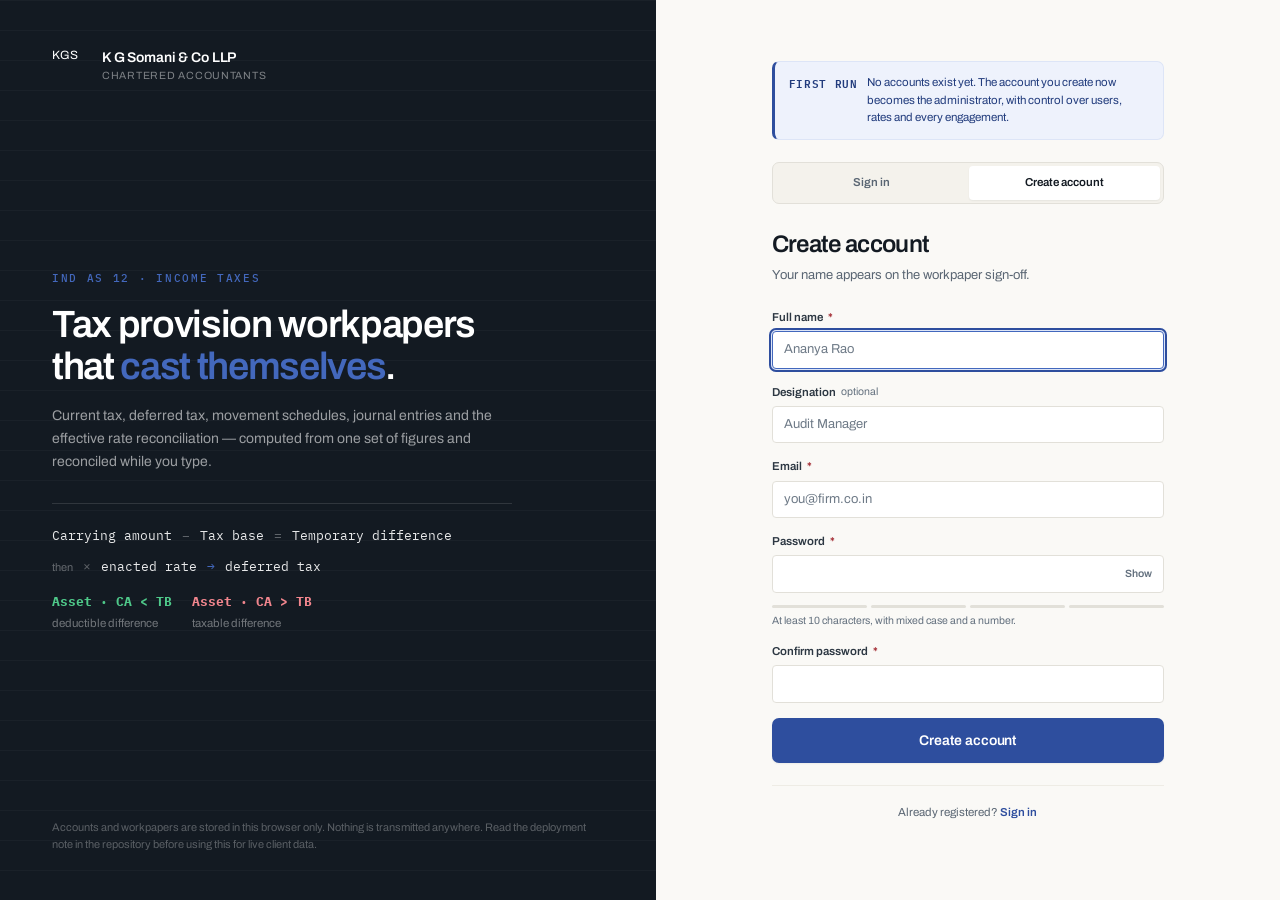
==== admin.html @ 017bba88 "aa" ====
<!DOCTYPE html>
<html lang="en">
<head>
<meta charset="UTF-8">
<meta name="viewport" content="width=device-width, initial-scale=1">
<title>Admin console — Ind AS 12 Workpaper</title>
<meta name="color-scheme" content="light">
<link rel="icon" href="favicon.svg" type="image/svg+xml">
<link rel="mask-icon" href="favicon.svg" color="#131a22">
<meta name="theme-color" content="#131a22">
<link rel="preconnect" href="https://fonts.googleapis.com">
<link rel="preconnect" href="https://fonts.gstatic.com" crossorigin>
<link rel="stylesheet" href="css/base.css">
<link rel="stylesheet" href="css/app.css">
<link rel="stylesheet" href="css/admin.css">
</head>
<body class="admin">

<a href="#a-body" class="skip">Skip to console</a>

<header class="a-top">
  <div class="a-top-l">
    <div class="mark" id="a-mark">KGS</div>
    <div class="a-title">Admin console<span id="a-firm">K G Somani &amp; Co LLP</span></div>
  </div>
  <div class="hdr-r">
    <a class="btn btn-dark" href="app.html">← Back to workpapers</a>
    <div class="acct">
      <button class="acct-btn" id="btn-acct" aria-haspopup="menu" aria-expanded="false">
        <span class="avatar" id="acct-initials">—</span>
        <span id="acct-name">—</span>
      </button>
    </div>
  </div>
</header>

<nav class="a-tabs" role="tablist" aria-label="Admin sections">
  <button class="a-tab" role="tab" data-pane="overview"  aria-selected="true">Overview</button>
  <button class="a-tab" role="tab" data-pane="users"     aria-selected="false">People <span class="a-tab-count" id="c-users">0</span></button>
  <button class="a-tab" role="tab" data-pane="engagements" aria-selected="false">Engagements <span class="a-tab-count" id="c-engs">0</span></button>
  <button class="a-tab" role="tab" data-pane="rates"     aria-selected="false">Rate master</button>
  <button class="a-tab" role="tab" data-pane="checklist" aria-selected="false">Checklist</button>
  <button class="a-tab" role="tab" data-pane="log"       aria-selected="false">Activity</button>
  <button class="a-tab" role="tab" data-pane="settings"  aria-selected="false">Settings</button>
</nav>

<main class="a-body" id="a-body" tabindex="-1">

  <!-- ============ OVERVIEW ============ -->
  <section class="a-pane on" id="pane-overview" role="tabpanel">
    <div class="a-head">
      <div>
        <h1 class="h-page">Overview</h1>
        <p class="lede">Everything stored in this browser profile.</p>
      </div>
    </div>
    <div class="a-stats" id="stat-strip"></div>
    <div id="overview-notice"></div>
    <div class="two-col">
      <div class="card">
        <div class="card-hdr"><div class="card-title">Recent activity</div></div>
        <div class="card-body-flush" id="overview-log"></div>
      </div>
      <div class="card">
        <div class="card-hdr"><div class="card-title">Engagements needing attention</div></div>
        <div class="card-body-flush" id="overview-attention"></div>
      </div>
    </div>
  </section>

  <!-- ============ PEOPLE ============ -->
  <section class="a-pane" id="pane-users" role="tabpanel">
    <div class="a-head">
      <div>
        <h1 class="h-page">People</h1>
        <p class="lede">Roles decide what each person can reach. There must always be at least one active administrator.</p>
      </div>
      <button class="btn btn-primary" id="btn-add-user">Add person</button>
    </div>
    <div class="a-filters">
      <input class="inp" id="u-search" placeholder="Search name or email">
      <select class="inp" id="u-role" style="max-width:190px">
        <option value="all">All roles</option>
        <option value="admin">Administrator</option>
        <option value="manager">Manager</option>
        <option value="preparer">Preparer</option>
        <option value="viewer">Read only</option>
      </select>
      <select class="inp" id="u-status" style="max-width:170px">
        <option value="all">All statuses</option>
        <option value="active">Active</option>
        <option value="suspended">Suspended</option>
      </select>
    </div>
    <div class="card"><div class="card-body-flush"><div class="tbl-scroll">
      <table class="wt">
        <thead><tr>
          <th>Person</th><th style="width:170px">Role</th><th style="width:120px">Status</th>
          <th style="width:140px">Last signed in</th><th style="width:230px" class="r">Actions</th>
        </tr></thead>
        <tbody id="u-body"></tbody>
      </table>
    </div></div></div>
    <div class="card">
      <div class="card-hdr"><div class="card-title">What each role can do</div></div>
      <div class="card-body-flush"><div class="tbl-scroll"><table class="wt" id="role-matrix"></table></div></div>
    </div>
  </section>

  <!-- ============ ENGAGEMENTS ============ -->
  <section class="a-pane" id="pane-engagements" role="tabpanel">
    <div class="a-head">
      <div>
        <h1 class="h-page">Engagements</h1>
        <p class="lede">Every workpaper in this browser, including ones you did not create.</p>
      </div>
    </div>
    <div class="a-filters">
      <input class="inp" id="e-search" placeholder="Search client, CIN or year">
      <select class="inp" id="e-status" style="max-width:180px">
        <option value="all">All statuses</option>
        <option value="draft">Draft</option>
        <option value="review">Under review</option>
        <option value="signed">Signed off</option>
      </select>
    </div>
    <div class="card"><div class="card-body-flush"><div class="tbl-scroll">
      <table class="wt">
        <thead><tr>
          <th>Client</th><th style="width:88px">Year</th><th style="width:104px">Status</th>
          <th style="width:150px">Owner</th><th class="r" style="width:130px">Tax expense</th>
          <th class="c" style="width:90px">Tallies</th><th class="r" style="width:250px">Actions</th>
        </tr></thead>
        <tbody id="e-body"></tbody>
      </table>
    </div></div></div>
  </section>

  <!-- ============ RATE MASTER ============ -->
  <section class="a-pane" id="pane-rates" role="tabpanel">
    <div class="a-head">
      <div>
        <h1 class="h-page">Rate master</h1>
        <p class="lede">The regimes offered when someone sets up an engagement. Editing a rate here does not change engagements already using it.</p>
      </div>
      <button class="btn btn-primary" id="btn-add-rate">Add regime</button>
    </div>
    <div class="notice notice-info">
      <span class="notice-tag">Check</span>
      <span>Rates change with each Finance Act. Confirm these against the current law before the busy season, and record the effective rate as enacted or substantively enacted at the reporting date — Ind AS 12.47.</span>
    </div>
    <div class="card"><div class="card-body-flush"><div class="tbl-scroll">
      <table class="wt">
        <thead><tr>
          <th style="width:96px">Code</th><th>Label</th>
          <th class="r" style="width:82px">Base</th><th class="r" style="width:96px">Surcharge</th><th class="r" style="width:74px">Cess</th>
          <th class="r" style="width:104px">Effective</th><th class="r" style="width:100px">MAT</th>
          <th class="c" style="width:88px">Status</th><th class="r" style="width:180px">Actions</th>
        </tr></thead>
        <tbody id="r-body"></tbody>
      </table>
    </div></div></div>
  </section>

  <!-- ============ CHECKLIST ============ -->
  <section class="a-pane" id="pane-checklist" role="tabpanel">
    <div class="a-head">
      <div>
        <h1 class="h-page">Checklist template</h1>
        <p class="lede">Points that appear on every new workpaper. Marks already recorded on existing engagements are kept.</p>
      </div>
      <div class="row" style="gap:8px">
        <button class="btn btn-line" id="btn-reset-chk">Restore defaults</button>
        <button class="btn btn-primary" id="btn-add-chk">Add point</button>
      </div>
    </div>
    <div class="card"><div class="card-body-flush"><div class="tbl-scroll">
      <table class="wt">
        <thead><tr>
          <th style="width:150px">Group</th><th>Point</th><th style="width:160px">Reference</th>
          <th class="r" style="width:200px">Actions</th>
        </tr></thead>
        <tbody id="chk-body"></tbody>
      </table>
    </div></div></div>
  </section>

  <!-- ============ ACTIVITY ============ -->
  <section class="a-pane" id="pane-log" role="tabpanel">
    <div class="a-head">
      <div>
        <h1 class="h-page">Activity</h1>
        <p class="lede">Sign-ins, edits and exports, newest first. Capped at 2,000 entries.</p>
      </div>
      <div class="row" style="gap:8px">
        <button class="btn btn-line" id="btn-log-export">Download log</button>
        <button class="btn btn-danger-line" id="btn-log-clear">Clear log</button>
      </div>
    </div>
    <div class="a-filters">
      <input class="inp" id="l-search" placeholder="Search action, person or engagement">
    </div>
    <div class="card"><div class="card-body-flush" id="log-body"></div></div>
  </section>

  <!-- ============ SETTINGS ============ -->
  <section class="a-pane" id="pane-settings" role="tabpanel">
    <div class="a-head">
      <div>
        <h1 class="h-page">Settings</h1>
        <p class="lede">Firm identity, access policy, and the data held in this browser.</p>
      </div>
    </div>

    <div class="card">
      <div class="card-hdr"><div class="card-title">Firm</div></div>
      <div class="card-body">
        <div class="fg c3">
          <div class="field">
            <label class="lbl" for="s-name">Firm name</label>
            <input class="inp" id="s-name" style="text-align:left">
          </div>
          <div class="field">
            <label class="lbl" for="s-tag">Tagline</label>
            <input class="inp" id="s-tag" style="text-align:left">
          </div>
          <div class="field">
            <label class="lbl" for="s-short">Monogram</label>
            <input class="inp" id="s-short" maxlength="4" style="text-align:left">
            <p class="hint">Up to four characters, shown in the header mark.</p>
          </div>
        </div>
      </div>
    </div>

    <div class="card">
      <div class="card-hdr"><div class="card-title">Access</div></div>
      <div class="card-body">
        <div class="fg c3">
          <div class="field">
            <label class="lbl" for="s-session">Session length (minutes)</label>
            <input class="inp mono" id="s-session" type="number" min="5" max="1440" step="5">
            <p class="hint">Extended automatically while someone is working.</p>
          </div>
          <div class="field">
            <label class="lbl" for="s-minlen">Minimum password length</label>
            <input class="inp mono" id="s-minlen" type="number" min="8" max="64">
          </div>
          <div class="field">
            <label class="lbl" for="s-maxfail">Attempts before lockout</label>
            <input class="inp mono" id="s-maxfail" type="number" min="3" max="20">
          </div>
          <div class="field">
            <label class="lbl" for="s-lockout">Lockout length (minutes)</label>
            <input class="inp mono" id="s-lockout" type="number" min="1" max="1440">
          </div>
        </div>
        <hr class="divider">
        <label class="sw">
          <input type="checkbox" id="s-selfreg">
          <span class="sw-track"></span>
          <span>Anyone with the link can create their own account</span>
        </label>
        <p class="hint mt-8">Switch this off once the team is set up, so new accounts are only created here.</p>
      </div>
      <div class="card-foot">
        <span class="hint" id="s-saved"></span>
        <button class="btn btn-primary" id="btn-save-settings">Save settings</button>
      </div>
    </div>

    <div class="card">
      <div class="card-hdr"><div class="card-title">Where this data lives</div></div>
      <div class="card-body" id="storage-body"></div>
    </div>

    <div class="card danger-zone">
      <div class="card-hdr"><div class="card-title">Data</div></div>
      <div class="card-body">
        <div class="dz-row">
          <div>
            <strong>Download a full backup</strong>
            <p>Every account, engagement, rate and log entry as one JSON file. Password hashes are included, so restoring keeps sign-ins working.</p>
          </div>
          <button class="btn btn-line" id="btn-backup">Download backup</button>
        </div>
        <div class="dz-row">
          <div>
            <strong>Restore from a backup</strong>
            <p>Replaces everything currently in this browser. Download a backup first.</p>
          </div>
          <button class="btn btn-line" id="btn-restore">Restore</button>
        </div>
        <div class="dz-row">
          <div>
            <strong>Erase everything</strong>
            <p>Removes all accounts, engagements and history from this browser. This cannot be undone.</p>
          </div>
          <button class="btn btn-danger" id="btn-wipe">Erase everything</button>
        </div>
      </div>
    </div>
  </section>
</main>

<div class="toast-wrap" id="toast-wrap" role="status" aria-live="polite"></div>

<script src="js/core/util.js"></script>
<script src="js/core/store.js"></script>
<script src="js/core/hash.js"></script>
<script src="js/core/auth.js"></script>
<script src="js/compute.js"></script>
<script src="js/admin.js"></script>
</body>
</html>
---- css/base.css ----
/* ============================================================
   BASE.CSS — Design system for the KGS Ind AS 12 workpaper
   Palette, type scale, and primitives shared by every page.

   Colour is meaningful here, not decorative:
     indigo = interactive    green = DTA / credit
     red    = DTL / charge   amber = auditor query
   ============================================================ */

@import url('https://fonts.googleapis.com/css2?family=Archivo:wght@400;500;600;700&family=IBM+Plex+Mono:wght@400;500;600&family=Source+Serif+4:opsz,wght@8..60,400;8..60,600&display=swap');

:root {
  /* ---- Ink ---- */
  --ink-900: #131a22;
  --ink-800: #1d2731;
  --ink-700: #2c3742;
  --ink-600: #414c58;
  --ink-500: #5a6673;
  --ink-400: #63707e;
  --ink-300: #6e7a87;
  --ink-200: #c9cfd6;

  /* ---- Surfaces: warm ledger stock against white cards ---- */
  --paper:   #faf9f6;
  --paper-2: #f4f2ec;
  --card:    #ffffff;
  --rule:    #e2e0d9;
  --rule-2:  #eeece5;
  --rule-3:  #f6f5f0;

  /* ---- Accent: ink blue ---- */
  --indigo-700: #223c7d;
  --indigo-600: #2e4e9e;
  --indigo-500: #4368bd;
  --indigo-100: #dde5f7;
  --indigo-50:  #eef2fc;

  /* ---- Accounting sign ---- */
  --dta:     #146c43;
  --dta-bg:  #e7f4ec;
  --dta-bd:  #b6dcc4;
  --dtl:     #a22b32;
  --dtl-bg:  #fbebec;
  --dtl-bd:  #eec2c4;
  --flag:    #8a5300;
  --flag-bg: #fcf3e3;
  --flag-bd: #e8d5a8;

  /* ---- Type ---- */
  --font:  'Archivo', system-ui, -apple-system, sans-serif;
  --mono:  'IBM Plex Mono', ui-monospace, monospace;
  --serif: 'Source Serif 4', Georgia, serif;

  --fs-xs:  10.5px;
  --fs-sm:  11.5px;
  --fs-base:13px;
  --fs-md:  14px;
  --fs-lg:  17px;
  --fs-xl:  22px;
  --fs-2xl: 29px;

  /* ---- Space & shape ---- */
  --r-sm: 4px;
  --r:    7px;
  --r-lg: 11px;
  --sh-1: 0 1px 2px rgba(19, 26, 34, .06);
  --sh-2: 0 2px 5px rgba(19, 26, 34, .07), 0 1px 2px rgba(19, 26, 34, .05);
  --sh-3: 0 10px 28px rgba(19, 26, 34, .12), 0 2px 6px rgba(19, 26, 34, .06);
  --sh-4: 0 22px 60px rgba(19, 26, 34, .20);

  --hh: 54px;   /* header height */
  --sw: 246px;  /* sidebar width */
  --tw: 268px;  /* tally rail width */

  --ease: 140ms cubic-bezier(.4, 0, .2, 1);
}

*, *::before, *::after { box-sizing: border-box; margin: 0; padding: 0; }

html { -webkit-text-size-adjust: 100%; }

body {
  font-family: var(--font);
  font-size: var(--fs-base);
  line-height: 1.5;
  color: var(--ink-800);
  background: var(--paper);
  -webkit-font-smoothing: antialiased;
  -moz-osx-font-smoothing: grayscale;
  font-variant-numeric: tabular-nums;
}

input, select, button, textarea { font: inherit; color: inherit; }

/* Figures are always mono + tabular so columns of rupees line up */
.num, .mono { font-family: var(--mono); font-variant-numeric: tabular-nums; letter-spacing: -.2px; }

a { color: var(--indigo-600); text-decoration: none; }
a:hover { text-decoration: underline; }

/* ---- Focus: always visible, never removed ---- */
:focus-visible {
  outline: 2px solid var(--indigo-600);
  outline-offset: 2px;
  border-radius: 3px;
}
.btn:focus-visible { outline: 2px solid var(--indigo-600); outline-offset: 2px; }
/* On the dark header bar an indigo ring disappears, so invert it there. */
.btn-dark:focus-visible, .acct-btn:focus-visible { outline-color: #fff; }

@media (prefers-reduced-motion: reduce) {
  *, *::before, *::after {
    animation-duration: .01ms !important;
    animation-iteration-count: 1 !important;
    transition-duration: .01ms !important;
    scroll-behavior: auto !important;
  }
}

/* ---- Screen-reader only ---- */
.sr-only {
  position: absolute; width: 1px; height: 1px;
  padding: 0; margin: -1px; overflow: hidden;
  clip: rect(0, 0, 0, 0); white-space: nowrap; border: 0;
}

/* ---- Skip link ---- */
.skip {
  position: absolute; left: 8px; top: -60px; z-index: 5000;
  background: var(--ink-900); color: #fff;
  padding: 9px 16px; border-radius: var(--r);
  font-size: var(--fs-sm); font-weight: 600;
  transition: top var(--ease);
}
.skip:focus { top: 8px; text-decoration: none; }

/* ============================================================
   TYPOGRAPHY
   ============================================================ */

.eyebrow {
  font-family: var(--mono);
  font-size: var(--fs-xs);
  font-weight: 500;
  letter-spacing: .1em;
  text-transform: uppercase;
  color: var(--ink-500);
}

h1, h2, h3, h4 { font-weight: 600; letter-spacing: -.02em; color: var(--ink-900); line-height: 1.22; }

.h-page { font-size: var(--fs-2xl); font-weight: 600; letter-spacing: -.03em; }
.h-sec  { font-size: var(--fs-lg); }
.lede   { color: var(--ink-500); font-size: var(--fs-md); max-width: 66ch; }

/* ============================================================
   BUTTONS
   ============================================================ */

.btn {
  display: inline-flex; align-items: center; justify-content: center; gap: 6px;
  padding: 7px 14px;
  border: 1px solid transparent;
  border-radius: var(--r);
  font-size: var(--fs-sm); font-weight: 600;
  letter-spacing: -.005em;
  cursor: pointer;
  white-space: nowrap;
  transition: background var(--ease), border-color var(--ease), color var(--ease), box-shadow var(--ease), transform var(--ease);
  -webkit-user-select: none; user-select: none;
}
.btn:disabled { opacity: .45; cursor: not-allowed; }
.btn:not(:disabled):active { transform: translateY(1px); }

.btn-primary { background: var(--indigo-600); color: #fff; box-shadow: var(--sh-1); }
.btn-primary:not(:disabled):hover { background: var(--indigo-700); }

.btn-solid { background: var(--ink-800); color: #fff; }
.btn-solid:not(:disabled):hover { background: var(--ink-900); }

.btn-line { background: var(--card); border-color: var(--rule); color: var(--ink-700); }
.btn-line:not(:disabled):hover { border-color: var(--ink-300); background: var(--paper-2); color: var(--ink-900); }

.btn-quiet { background: transparent; color: var(--ink-500); }
.btn-quiet:not(:disabled):hover { background: var(--paper-2); color: var(--ink-900); }

.btn-danger { background: var(--dtl); color: #fff; }
.btn-danger:not(:disabled):hover { background: #8a2329; }

.btn-danger-line { background: var(--card); border-color: var(--dtl-bd); color: var(--dtl); }
.btn-danger-line:not(:disabled):hover { background: var(--dtl-bg); }

/* On the dark header bar */
.btn-dark { background: rgba(255,255,255,.08); border-color: rgba(255,255,255,.14); color: rgba(255,255,255,.82); }
.btn-dark:not(:disabled):hover { background: rgba(255,255,255,.16); color: #fff; }

.btn-sm { padding: 4px 9px; font-size: var(--fs-xs); border-radius: var(--r-sm); }
.btn-lg { padding: 11px 20px; font-size: var(--fs-md); }
.btn-block { width: 100%; }

.btn-icon { padding: 6px; width: 30px; height: 30px; }

/* ============================================================
   FORM CONTROLS
   ============================================================ */

.field { display: flex; flex-direction: column; gap: 5px; min-width: 0; }

.lbl {
  font-size: var(--fs-sm); font-weight: 600; color: var(--ink-700);
  display: flex; align-items: center; gap: 5px;
}
.req { color: var(--dtl); font-weight: 700; }
.opt { color: var(--ink-400); font-weight: 400; font-size: var(--fs-xs); }

.inp {
  width: 100%;
  padding: 8px 11px;
  background: var(--card);
  border: 1px solid var(--rule);
  border-radius: var(--r-sm);
  font-size: var(--fs-base);
  color: var(--ink-900);
  transition: border-color var(--ease), box-shadow var(--ease);
}
.inp::placeholder { color: var(--ink-300); }
.inp:hover:not(:disabled):not(:focus) { border-color: var(--ink-200); }
.inp:focus { border-color: var(--indigo-500); box-shadow: 0 0 0 3px var(--indigo-100); outline: none; }
/* Keyboard focus gets a real ring; pointer focus keeps the quieter treatment. */
.inp:focus-visible { outline: 2px solid var(--indigo-600); outline-offset: 1px; }
.inp:disabled, .inp[readonly] { background: var(--paper-2); color: var(--ink-500); cursor: not-allowed; }
.inp.num, .inp[type=number] { font-family: var(--mono); text-align: right; }
.inp.bad { border-color: var(--dtl); }
.inp.bad:focus { box-shadow: 0 0 0 3px var(--dtl-bg); }

select.inp { cursor: pointer; text-align: left; -webkit-appearance: none; appearance: none;
  background-image: url("data:image/svg+xml,%3Csvg xmlns='http://www.w3.org/2000/svg' width='10' height='6' viewBox='0 0 10 6'%3E%3Cpath d='M1 1l4 4 4-4' stroke='%235a6673' stroke-width='1.5' fill='none' stroke-linecap='round'/%3E%3C/svg%3E");
  background-repeat: no-repeat; background-position: right 10px center; padding-right: 28px; }

textarea.inp { text-align: left; resize: vertical; min-height: 72px; font-family: var(--font); }

.hint { font-size: var(--fs-xs); color: var(--ink-400); line-height: 1.45; }
.err-txt { font-size: var(--fs-xs); color: var(--dtl); font-weight: 500; }

/* Field grids */
.fg { display: grid; gap: 14px; }
.fg.c2 { grid-template-columns: repeat(2, minmax(0, 1fr)); }
.fg.c3 { grid-template-columns: repeat(3, minmax(0, 1fr)); }
.fg.c4 { grid-template-columns: repeat(4, minmax(0, 1fr)); }

@media (max-width: 1080px) { .fg.c4 { grid-template-columns: repeat(2, minmax(0, 1fr)); } }
@media (max-width: 900px)  { .fg.c3 { grid-template-columns: repeat(2, minmax(0, 1fr)); } }
@media (max-width: 620px)  { .fg.c2, .fg.c3, .fg.c4 { grid-template-columns: minmax(0, 1fr); } }

/* Checkbox / switch */
.chk { display: inline-flex; align-items: flex-start; gap: 8px; cursor: pointer; font-size: var(--fs-sm); }
.chk input { width: 15px; height: 15px; margin-top: 1px; accent-color: var(--indigo-600); cursor: pointer; flex: none; }

.sw { position: relative; display: inline-flex; align-items: center; gap: 9px; cursor: pointer; font-size: var(--fs-sm); font-weight: 500; }
.sw input { position: absolute; opacity: 0; width: 38px; height: 21px; margin: 0; cursor: pointer; }
.sw-track { width: 38px; height: 21px; border-radius: 11px; background: var(--ink-200); transition: background var(--ease); flex: none; }
.sw-track::after { content: ''; display: block; width: 15px; height: 15px; border-radius: 50%; background: #fff; margin: 3px; box-shadow: var(--sh-1); transition: transform var(--ease); }
.sw input:checked + .sw-track { background: var(--indigo-600); }
.sw input:checked + .sw-track::after { transform: translateX(17px); }
.sw input:focus-visible + .sw-track { outline: 2px solid var(--indigo-600); outline-offset: 2px; }

/* ============================================================
   CARDS
   ============================================================ */

.card {
  background: var(--card);
  border: 1px solid var(--rule);
  border-radius: var(--r-lg);
  box-shadow: var(--sh-1);
  margin-bottom: 18px;
  overflow: hidden;
}
.card-hdr {
  display: flex; align-items: center; justify-content: space-between; gap: 12px;
  padding: 13px 18px;
  border-bottom: 1px solid var(--rule-2);
  background: linear-gradient(180deg, #fff, var(--paper));
  flex-wrap: wrap;
}
.card-title { display: flex; align-items: center; gap: 9px; font-size: var(--fs-md); font-weight: 600; color: var(--ink-900); letter-spacing: -.015em; }
.card-sub { font-size: var(--fs-xs); color: var(--ink-400); margin-top: 2px; font-weight: 400; letter-spacing: 0; }
.card-body { padding: 18px; }
.card-body-flush { padding: 0; }
.card-foot { padding: 11px 18px; border-top: 1px solid var(--rule-2); background: var(--paper); display: flex; align-items: center; justify-content: space-between; gap: 10px; flex-wrap: wrap; }

/* Workpaper reference chip — the cross-reference system auditors actually use */
.wpref {
  font-family: var(--mono); font-size: var(--fs-xs); font-weight: 600;
  color: var(--indigo-600); background: var(--indigo-50);
  border: 1px solid var(--indigo-100);
  padding: 1px 6px; border-radius: 3px;
  letter-spacing: .02em; white-space: nowrap;
}

/* ============================================================
   BADGES & PILLS
   ============================================================ */

.badge {
  display: inline-flex; align-items: center; gap: 4px;
  padding: 2px 8px; border-radius: 20px;
  font-size: var(--fs-xs); font-weight: 600; letter-spacing: .01em;
  border: 1px solid transparent; white-space: nowrap;
}
.badge-neutral { background: var(--paper-2); color: var(--ink-600); border-color: var(--rule); }
.badge-indigo  { background: var(--indigo-50); color: var(--indigo-700); border-color: var(--indigo-100); }
.badge-dta     { background: var(--dta-bg); color: var(--dta); border-color: var(--dta-bd); }
.badge-dtl     { background: var(--dtl-bg); color: var(--dtl); border-color: var(--dtl-bd); }
.badge-flag    { background: var(--flag-bg); color: var(--flag); border-color: var(--flag-bd); }

.pill {
  display: inline-block; min-width: 38px; text-align: center;
  padding: 2px 7px; border-radius: var(--r-sm);
  font-family: var(--mono); font-size: var(--fs-xs); font-weight: 600;
  border: 1px solid transparent;
}
.pill-dta  { background: var(--dta-bg); color: var(--dta); border-color: var(--dta-bd); }
.pill-dtl  { background: var(--dtl-bg); color: var(--dtl); border-color: var(--dtl-bd); }
.pill-none { background: var(--paper-2); color: var(--ink-300); border-color: var(--rule); }
.pill-add  { background: var(--flag-bg); color: var(--flag); border-color: var(--flag-bd); }
.pill-less { background: var(--indigo-50); color: var(--indigo-700); border-color: var(--indigo-100); }
.pill-book { background: var(--ink-800); color: #fff; }

.txt-dta { color: var(--dta); }
.txt-dtl { color: var(--dtl); }
.txt-flag { color: var(--flag); }
.txt-mute { color: var(--ink-400); }

/* ============================================================
   NOTICES
   ============================================================ */

.notice {
  display: flex; gap: 10px; align-items: flex-start;
  padding: 11px 14px; border-radius: var(--r);
  border: 1px solid; border-left-width: 3px;
  font-size: var(--fs-sm); line-height: 1.55;
  margin-bottom: 16px;
}
.notice-tag { font-family: var(--mono); font-size: var(--fs-xs); font-weight: 600; letter-spacing: .06em; text-transform: uppercase; flex: none; padding-top: 1px; }
.notice-info  { background: var(--indigo-50); border-color: var(--indigo-100); border-left-color: var(--indigo-600); color: var(--indigo-700); }
.notice-warn  { background: var(--flag-bg); border-color: var(--flag-bd); border-left-color: var(--flag); color: var(--flag); }
.notice-err   { background: var(--dtl-bg); border-color: var(--dtl-bd); border-left-color: var(--dtl); color: var(--dtl); }
.notice-ok    { background: var(--dta-bg); border-color: var(--dta-bd); border-left-color: var(--dta); color: var(--dta); }
.notice strong { font-weight: 600; }

/* ============================================================
   WORKPAPER TABLES
   ============================================================ */

.tbl-scroll { overflow-x: auto; -webkit-overflow-scrolling: touch; }

table.wt { width: 100%; border-collapse: collapse; font-size: var(--fs-base); }

table.wt th {
  text-align: left;
  padding: 8px 11px;
  background: var(--paper-2);
  border-bottom: 1px solid var(--rule);
  font-size: var(--fs-xs); font-weight: 600;
  letter-spacing: .05em; text-transform: uppercase;
  color: var(--ink-500);
  white-space: nowrap;
  vertical-align: bottom;
}
table.wt th .th-sub { display: block; font-weight: 400; font-size: var(--fs-xs); text-transform: none; letter-spacing: 0; color: var(--ink-400); margin-top: 2px; }

table.wt td { padding: 7px 11px; border-bottom: 1px solid var(--rule-3); vertical-align: middle; }
table.wt tbody tr:hover td { background: var(--indigo-50); }
table.wt tbody tr:last-child td { border-bottom: 1px solid var(--rule-2); }

table.wt .r { text-align: right; }
table.wt .c { text-align: center; }
table.wt td.r, table.wt td.figure { font-family: var(--mono); font-variant-numeric: tabular-nums; }

table.wt .rn { font-family: var(--mono); font-size: var(--fs-xs); color: var(--ink-300); text-align: right; }

/* Subtotal and total rows carry the double-rule of a real workpaper */
table.wt tfoot td, table.wt tr.row-sub td {
  background: var(--paper);
  font-weight: 600;
  border-top: 1px solid var(--rule);
  border-bottom: 1px solid var(--rule-2);
}
table.wt tr.row-total td {
  background: var(--ink-900);
  color: #fff;
  font-weight: 600;
  border-top: 2px solid var(--ink-900);
  border-bottom: none;
  font-size: var(--fs-md);
}
table.wt tr.row-total td.r { font-family: var(--mono); }
table.wt tbody tr.row-total:hover td, table.wt tr.row-total:hover td { background: var(--ink-900); }
table.wt tr.row-indent td:first-child { padding-left: 28px; color: var(--ink-600); }
table.wt tr.row-quiet td { color: var(--ink-400); }

/* Inline table inputs: borderless until touched, so a dense grid reads as paper */
.ti {
  width: 100%;
  padding: 4px 7px;
  background: transparent;
  border: 1px solid transparent;
  border-radius: var(--r-sm);
  font-size: var(--fs-base);
  color: var(--ink-900);
  transition: background var(--ease), border-color var(--ease);
}
.ti:hover:not(:focus):not(:disabled) { background: var(--card); border-color: var(--rule); }
.ti:focus { background: var(--card); border-color: var(--indigo-500); box-shadow: 0 0 0 2px var(--indigo-100); outline: none; }
.ti:focus-visible { outline: 2px solid var(--indigo-600); outline-offset: 0; }
.ti:disabled { color: var(--ink-500); cursor: not-allowed; }
.ti.num { font-family: var(--mono); text-align: right; font-variant-numeric: tabular-nums; }
.ti::placeholder { color: var(--ink-300); }
.ti-note { font-size: var(--fs-xs); color: var(--ink-400); line-height: 1.4; margin-top: 2px; padding-left: 7px; }

/* Hide the number spinners — they invite mis-clicks in a figures grid */
.ti[type=number]::-webkit-outer-spin-button, .ti[type=number]::-webkit-inner-spin-button,
.inp[type=number]::-webkit-outer-spin-button, .inp[type=number]::-webkit-inner-spin-button { -webkit-appearance: none; margin: 0; }
.ti[type=number], .inp[type=number] { -moz-appearance: textfield; appearance: textfield; }

.row-del {
  width: 24px; height: 24px; display: inline-flex; align-items: center; justify-content: center;
  background: transparent; border: 1px solid transparent; border-radius: var(--r-sm);
  color: var(--ink-300); cursor: pointer; font-size: 14px; line-height: 1;
  transition: all var(--ease);
}
.row-del:hover { background: var(--dtl-bg); border-color: var(--dtl-bd); color: var(--dtl); }

.add-row {
  display: flex; align-items: center; gap: 7px; width: 100%;
  padding: 10px 18px;
  background: var(--paper); border: none; border-top: 1px dashed var(--rule);
  color: var(--indigo-600); font-size: var(--fs-sm); font-weight: 600;
  cursor: pointer; text-align: left;
  transition: background var(--ease);
}
.add-row:hover { background: var(--indigo-50); }

.empty-row td { padding: 26px 18px; text-align: center; color: var(--ink-400); font-size: var(--fs-sm); }

/* ============================================================
   TOASTS
   ============================================================ */

.toast-wrap {
  position: fixed; bottom: 18px; right: 18px; z-index: 4000;
  display: flex; flex-direction: column; gap: 8px; align-items: flex-end;
  pointer-events: none;
}
.toast {
  display: flex; align-items: center; gap: 10px;
  min-width: 250px; max-width: 380px;
  padding: 11px 15px;
  background: var(--ink-900); color: #fff;
  border-radius: var(--r); box-shadow: var(--sh-3);
  font-size: var(--fs-sm); font-weight: 500;
  border-left: 3px solid var(--indigo-500);
  animation: toast-in 220ms cubic-bezier(.2,.9,.3,1);
  pointer-events: auto;
}
.toast.ok   { border-left-color: #34c97b; }
.toast.err  { border-left-color: #f0666f; }
.toast.warn { border-left-color: #e0a53a; }
.toast-tag { font-family: var(--mono); font-size: var(--fs-xs); font-weight: 600; letter-spacing: .06em; opacity: .65; flex: none; }
.toast-out { opacity: 0; transform: translateX(14px); transition: all 200ms; }
@keyframes toast-in { from { opacity: 0; transform: translateY(10px) scale(.97); } to { opacity: 1; transform: none; } }

@media (max-width: 560px) {
  .toast-wrap { left: 12px; right: 12px; bottom: 12px; align-items: stretch; }
  .toast { min-width: 0; max-width: none; }
}

/* ============================================================
   MODAL
   ============================================================ */

.modal-back {
  position: fixed; inset: 0; z-index: 4500;
  background: rgba(19, 26, 34, .5);
  backdrop-filter: blur(2px);
  display: flex; align-items: center; justify-content: center;
  padding: 20px;
  animation: fade 140ms;
}
@keyframes fade { from { opacity: 0; } to { opacity: 1; } }
.modal {
  background: var(--card); border-radius: var(--r-lg);
  box-shadow: var(--sh-4);
  width: 100%; max-width: 520px;
  max-height: 88vh; display: flex; flex-direction: column;
  animation: pop 180ms cubic-bezier(.2,.9,.3,1);
}
.modal.wide { max-width: 780px; }
@keyframes pop { from { opacity: 0; transform: translateY(12px) scale(.98); } to { opacity: 1; transform: none; } }
.modal-hdr { padding: 16px 20px; border-bottom: 1px solid var(--rule-2); display: flex; align-items: flex-start; justify-content: space-between; gap: 12px; }
.modal-body { padding: 20px; overflow-y: auto; }
.modal-foot { padding: 14px 20px; border-top: 1px solid var(--rule-2); background: var(--paper); display: flex; justify-content: flex-end; gap: 8px; flex-wrap: wrap; border-radius: 0 0 var(--r-lg) var(--r-lg); }
.modal-x { background: none; border: none; color: var(--ink-400); cursor: pointer; font-size: 20px; line-height: 1; padding: 2px 6px; border-radius: var(--r-sm); }
.modal-x:hover { background: var(--paper-2); color: var(--ink-900); }

/* ============================================================
   UTILITIES
   ============================================================ */

.row { display: flex; align-items: center; gap: 8px; }
.row-wrap { flex-wrap: wrap; }
.spread { display: flex; align-items: center; justify-content: space-between; gap: 12px; }
.grow { flex: 1 1 auto; min-width: 0; }
.stack { display: flex; flex-direction: column; }
.gap-4 { gap: 4px; } .gap-8 { gap: 8px; } .gap-12 { gap: 12px; } .gap-16 { gap: 16px; }
.mt-8 { margin-top: 8px; } .mt-16 { margin-top: 16px; } .mt-24 { margin-top: 24px; }
.mb-0 { margin-bottom: 0; } .mb-8 { margin-bottom: 8px; } .mb-16 { margin-bottom: 16px; }
.nowrap { white-space: nowrap; }
.divider { height: 1px; background: var(--rule-2); border: none; margin: 18px 0; }
.two-col { display: grid; grid-template-columns: repeat(2, minmax(0, 1fr)); gap: 18px; }
@media (max-width: 900px) { .two-col { grid-template-columns: minmax(0, 1fr); } }
.hide { display: none !important; }
---- css/app.css ----
/* ============================================================
   APP.CSS — Workpaper shell
   Three columns: navigation, the working sheet, and the tally rail.
   ============================================================ */

body.app { overflow: hidden; }

/* ---------------- Header ---------------- */

.hdr {
  position: fixed; inset: 0 0 auto 0; height: var(--hh); z-index: 900;
  background: var(--ink-900);
  display: flex; align-items: center; justify-content: space-between;
  gap: 12px; padding: 0 14px;
  box-shadow: 0 1px 0 rgba(255,255,255,.06);
}
.hdr-l, .hdr-r { display: flex; align-items: center; gap: 9px; min-width: 0; }

.mark {
  width: 31px; height: 31px; flex: none;
  border-radius: var(--r-sm);
  background: var(--indigo-600);
  display: grid; place-items: center;
  font-size: 10.5px; font-weight: 700; letter-spacing: .02em; color: #fff;
}
.hdr-firm { font-size: 12.5px; font-weight: 600; color: #fff; letter-spacing: -.01em; line-height: 1.2; }
.hdr-tag  { font-size: 10px; color: rgba(255,255,255,.42); letter-spacing: .04em; text-transform: uppercase; }
.hdr-div  { width: 1px; height: 22px; background: rgba(255,255,255,.12); margin: 0 3px; flex: none; }

.hdr-eng { min-width: 0; }
.hdr-eng-name {
  font-size: 12.5px; font-weight: 600; color: rgba(255,255,255,.92);
  white-space: nowrap; overflow: hidden; text-overflow: ellipsis; max-width: 260px;
}
.hdr-eng-meta { font-family: var(--mono); font-size: 10px; color: rgba(255,255,255,.42); letter-spacing: .02em; }

.hdr-status {
  font-family: var(--mono); font-size: 9.5px; font-weight: 600;
  letter-spacing: .08em; text-transform: uppercase;
  padding: 2px 7px; border-radius: 3px; flex: none;
}
.hdr-status.draft  { background: rgba(255,255,255,.10); color: rgba(255,255,255,.6); }
.hdr-status.review { background: rgba(232,176,74,.18); color: #f0c274; }
.hdr-status.signed { background: rgba(52,201,123,.18); color: #6ee0a4; }
.hdr-status.locked { background: rgba(240,102,111,.18); color: #f79ba1; }

/* Account menu */
.acct { position: relative; }
.acct-btn {
  display: flex; align-items: center; gap: 8px;
  background: rgba(255,255,255,.07); border: 1px solid rgba(255,255,255,.12);
  border-radius: var(--r); padding: 4px 9px 4px 5px; cursor: pointer;
  color: rgba(255,255,255,.85); font-size: var(--fs-sm); font-weight: 500;
}
.acct-btn:hover { background: rgba(255,255,255,.14); }
.avatar {
  width: 24px; height: 24px; border-radius: 50%; flex: none;
  background: var(--indigo-500); color: #fff;
  display: grid; place-items: center;
  font-size: 10px; font-weight: 700; letter-spacing: .02em;
}
.acct-menu {
  position: absolute; right: 0; top: calc(100% + 7px); z-index: 950;
  min-width: 236px; background: var(--card);
  border: 1px solid var(--rule); border-radius: var(--r);
  box-shadow: var(--sh-3); overflow: hidden;
  animation: pop 130ms ease-out;
}
.acct-head { padding: 12px 14px; border-bottom: 1px solid var(--rule-2); background: var(--paper); }
.acct-name { font-weight: 600; font-size: var(--fs-base); color: var(--ink-900); }
.acct-mail { font-size: var(--fs-xs); color: var(--ink-400); word-break: break-all; }
.acct-item {
  display: flex; align-items: center; justify-content: space-between; gap: 10px;
  width: 100%; padding: 9px 14px; background: none; border: none;
  text-align: left; cursor: pointer; font-size: var(--fs-sm); color: var(--ink-700);
}
.acct-item:hover { background: var(--indigo-50); color: var(--indigo-700); }
.acct-item.danger { color: var(--dtl); border-top: 1px solid var(--rule-2); }
.acct-item.danger:hover { background: var(--dtl-bg); }
.kbd {
  font-family: var(--mono); font-size: 9.5px; padding: 1px 5px;
  border: 1px solid var(--rule); border-bottom-width: 2px;
  border-radius: 3px; background: var(--paper); color: var(--ink-400);
}

/* ---------------- Shell ---------------- */

.shell {
  position: fixed; inset: var(--hh) 0 0 0;
  display: grid; grid-template-columns: var(--sw) minmax(0, 1fr) var(--tw);
}

/* ---------------- Sidebar ---------------- */

.side {
  background: var(--card); border-right: 1px solid var(--rule);
  display: flex; flex-direction: column; overflow: hidden;
}
.side-scroll { flex: 1 1 auto; overflow-y: auto; padding: 12px 10px; }

.side-lbl {
  font-family: var(--mono); font-size: 9.5px; font-weight: 600;
  letter-spacing: .12em; text-transform: uppercase; color: var(--ink-500);
  padding: 8px 8px 5px;
}

.nav-item {
  display: grid; grid-template-columns: 22px 1fr auto; align-items: center; gap: 9px;
  width: 100%; padding: 8px 9px; margin-bottom: 1px;
  background: none; border: none; border-radius: var(--r-sm);
  text-align: left; cursor: pointer;
  font-size: var(--fs-base); font-weight: 500; color: var(--ink-600);
  transition: background var(--ease), color var(--ease);
}
.nav-item:hover { background: var(--paper-2); color: var(--ink-900); }
.nav-item[aria-current="page"] { background: var(--indigo-50); color: var(--indigo-700); font-weight: 600; }

.nav-n {
  width: 22px; height: 22px; border-radius: 4px;
  display: grid; place-items: center;
  font-family: var(--mono); font-size: 10px; font-weight: 600;
  background: var(--paper-2); color: var(--ink-400);
  border: 1px solid var(--rule-2);
}
.nav-item[aria-current="page"] .nav-n { background: var(--indigo-600); color: #fff; border-color: var(--indigo-600); }
.nav-item .nav-flag {
  width: 16px; height: 16px; border-radius: 50%;
  display: grid; place-items: center; font-size: 9px; font-weight: 700;
  background: var(--flag-bg); color: var(--flag); border: 1px solid var(--flag-bd);
}
.nav-txt { min-width: 0; overflow: hidden; text-overflow: ellipsis; white-space: nowrap; }

/* Engagement switcher */
.eng-pick { padding: 11px 10px; border-bottom: 1px solid var(--rule-2); }
.eng-pick select { font-size: var(--fs-sm); }

/* Progress footer */
.side-foot { padding: 12px 14px; border-top: 1px solid var(--rule-2); background: var(--paper); }
.prog-top { display: flex; justify-content: space-between; align-items: baseline; margin-bottom: 6px; }
.prog-pct { font-family: var(--mono); font-size: var(--fs-md); font-weight: 600; color: var(--ink-900); }
.prog-bar { height: 5px; border-radius: 3px; background: var(--rule); overflow: hidden; }
.prog-fill { height: 100%; background: var(--indigo-600); border-radius: 3px; transition: width 280ms cubic-bezier(.4,0,.2,1); }
.prog-next { font-size: var(--fs-xs); color: var(--ink-400); margin-top: 6px; }

/* ---------------- Main sheet ---------------- */

.main { overflow-y: auto; overflow-x: hidden; padding: 22px 26px 80px; }
.sheet { max-width: 1120px; margin: 0 auto; }

.pg-hdr { display: flex; align-items: flex-end; justify-content: space-between; gap: 18px; margin-bottom: 20px; flex-wrap: wrap; }
.pg-eye { display: flex; align-items: center; gap: 9px; margin-bottom: 5px; }
.pg-desc { color: var(--ink-500); font-size: var(--fs-md); margin-top: 5px; max-width: 68ch; }
.pg-acts { display: flex; gap: 7px; flex-wrap: wrap; }

.step { display: none; }
.step.on { display: block; animation: step-in 200ms ease-out; }
@keyframes step-in { from { opacity: 0; transform: translateY(5px); } to { opacity: 1; transform: none; } }

.step-nav {
  display: flex; justify-content: space-between; gap: 10px;
  margin-top: 26px; padding-top: 18px; border-top: 1px solid var(--rule);
}

/* ---------------- KPI strip ---------------- */

.kpis { display: grid; grid-template-columns: repeat(4, minmax(0, 1fr)); gap: 12px; margin-bottom: 20px; }
@media (max-width: 1000px) { .kpis { grid-template-columns: repeat(2, minmax(0, 1fr)); } }

.kpi {
  background: var(--card); border: 1px solid var(--rule);
  border-radius: var(--r); padding: 13px 15px;
  border-top: 3px solid var(--ink-300);
  min-width: 0;
}
.kpi-lbl { font-size: var(--fs-xs); font-weight: 600; letter-spacing: .06em; text-transform: uppercase; color: var(--ink-400); }
.kpi-val {
  font-family: var(--mono); font-size: 21px; font-weight: 600;
  letter-spacing: -.03em; color: var(--ink-900);
  margin: 5px 0 3px; white-space: nowrap; overflow: hidden; text-overflow: ellipsis;
}
.kpi-sub { font-size: var(--fs-xs); color: var(--ink-500); }
.kpi.k-indigo { border-top-color: var(--indigo-600); }
.kpi.k-dta { border-top-color: var(--dta); } .kpi.k-dta .kpi-val { color: var(--dta); }
.kpi.k-dtl { border-top-color: var(--dtl); } .kpi.k-dtl .kpi-val { color: var(--dtl); }
.kpi.k-flag { border-top-color: var(--flag); }

/* ---------------- Tally rail — the signature panel ----------------
   Auditors cast reconciliations and tick them. The rail keeps every
   reconciliation live and visible while data is being entered, so an
   error is caught at the keystroke rather than at review.
   ------------------------------------------------------------------ */

.rail {
  background: var(--card); border-left: 1px solid var(--rule);
  display: flex; flex-direction: column; overflow: hidden;
}
.rail-hdr { padding: 13px 15px; border-bottom: 1px solid var(--rule-2); background: var(--paper); }
.rail-title { display: flex; align-items: center; justify-content: space-between; gap: 8px; }
.rail-h { font-family: var(--mono); font-size: 10px; font-weight: 600; letter-spacing: .12em; text-transform: uppercase; color: var(--ink-500); }
.rail-scroll { flex: 1 1 auto; overflow-y: auto; padding: 10px; }

.rail-verdict {
  display: flex; align-items: center; gap: 9px;
  padding: 10px 12px; border-radius: var(--r); margin-bottom: 12px;
  font-size: var(--fs-sm); font-weight: 600; line-height: 1.35;
  border: 1px solid;
}
.rail-verdict.clean { background: var(--dta-bg); border-color: var(--dta-bd); color: var(--dta); }
.rail-verdict.query { background: var(--flag-bg); border-color: var(--flag-bd); color: var(--flag); }
.rail-verdict.idle  { background: var(--paper-2); border-color: var(--rule); color: var(--ink-500); }

.tally {
  display: grid; grid-template-columns: 20px 1fr; gap: 9px;
  padding: 9px 10px; border-radius: var(--r-sm);
  background: none; border: 1px solid transparent; width: 100%;
  text-align: left; cursor: pointer;
  transition: background var(--ease), border-color var(--ease);
}
.tally:hover { background: var(--paper); border-color: var(--rule-2); }
.tally-lbl { font-size: var(--fs-sm); font-weight: 600; color: var(--ink-800); line-height: 1.3; }
.tally-detail { font-size: var(--fs-xs); color: var(--ink-500); margin-top: 2px; line-height: 1.4; }

/* The tick mark itself — a real auditor's tick, drawn not typed */
.tick { width: 20px; height: 20px; flex: none; margin-top: 1px; }
.tick svg { width: 100%; height: 100%; display: block; }
.tick.ok    svg path { stroke: var(--dta); }
.tick.query svg path { stroke: var(--flag); }
.tick.idle  svg path { stroke: var(--ink-200); }
.tick.ok svg path, .tick.query svg path {
  stroke-dasharray: 26; stroke-dashoffset: 0;
  animation: tick-draw 340ms cubic-bezier(.4,0,.2,1);
}
@keyframes tick-draw { from { stroke-dashoffset: 26; } to { stroke-dashoffset: 0; } }

.rail-sub {
  font-family: var(--mono); font-size: 9.5px; font-weight: 600;
  letter-spacing: .1em; text-transform: uppercase; color: var(--ink-500);
  padding: 14px 10px 6px; border-top: 1px solid var(--rule-2); margin-top: 10px;
}

.rail-fig { display: flex; justify-content: space-between; align-items: baseline; gap: 10px; padding: 5px 10px; font-size: var(--fs-sm); }
.rail-fig-l { color: var(--ink-500); min-width: 0; }
.rail-fig-v { font-family: var(--mono); font-weight: 600; color: var(--ink-900); white-space: nowrap; }

.issue {
  display: grid; grid-template-columns: auto 1fr; gap: 8px;
  width: 100%; text-align: left; padding: 8px 10px; margin-bottom: 4px;
  border-radius: var(--r-sm); border: 1px solid; cursor: pointer;
  font-size: var(--fs-xs); line-height: 1.45;
}
.issue-error { background: var(--dtl-bg); border-color: var(--dtl-bd); color: var(--dtl); }
.issue-warn  { background: var(--flag-bg); border-color: var(--flag-bd); color: var(--flag); }
.issue:hover { filter: brightness(.97); }
.issue-tag { font-family: var(--mono); font-weight: 700; font-size: 9px; letter-spacing: .06em; }

/* ---------------- Journal entries ---------------- */

.je { border: 1px solid var(--rule); border-radius: var(--r); overflow: hidden; margin-bottom: 14px; background: var(--card); }
.je-hdr {
  display: flex; align-items: center; justify-content: space-between; gap: 10px;
  padding: 9px 14px; background: var(--ink-900); color: #fff; flex-wrap: wrap;
}
.je-ref { font-family: var(--mono); font-size: 10px; font-weight: 700; letter-spacing: .08em; background: rgba(255,255,255,.14); padding: 2px 7px; border-radius: 3px; }
.je-title { font-size: var(--fs-base); font-weight: 600; letter-spacing: -.01em; }
.je-std { font-family: var(--mono); font-size: 9.5px; color: rgba(255,255,255,.5); letter-spacing: .04em; }
.je table { width: 100%; border-collapse: collapse; font-size: var(--fs-base); }
.je th { padding: 6px 14px; background: var(--paper-2); font-size: var(--fs-xs); font-weight: 600; letter-spacing: .05em; text-transform: uppercase; color: var(--ink-500); text-align: left; border-bottom: 1px solid var(--rule); }
.je th.r { text-align: right; }
.je td { padding: 7px 14px; border-bottom: 1px solid var(--rule-3); }
.je td.r { text-align: right; font-family: var(--mono); font-variant-numeric: tabular-nums; }
.je-side { font-family: var(--mono); font-size: var(--fs-xs); font-weight: 700; width: 34px; }
.je-side.dr { color: var(--dtl); }
.je-side.cr { color: var(--dta); }
.je tr.je-cr td:nth-child(2) { padding-left: 34px; }
.je-cast { background: var(--paper); font-weight: 600; }
.je-cast td { border-top: 1px solid var(--rule); border-bottom: none; }
.je-narr { padding: 10px 14px; background: var(--paper); border-top: 1px solid var(--rule-2); font-size: var(--fs-sm); color: var(--ink-600); font-style: italic; line-height: 1.55; }

/* ---------------- Checklist ---------------- */

.chk-group { font-family: var(--mono); font-size: 10px; font-weight: 600; letter-spacing: .1em; text-transform: uppercase; color: var(--ink-400); padding: 14px 18px 7px; background: var(--paper); border-bottom: 1px solid var(--rule-2); }
.chk-row { display: grid; grid-template-columns: 1fr auto auto; gap: 14px; align-items: start; padding: 11px 18px; border-bottom: 1px solid var(--rule-3); }
.chk-row:hover { background: var(--paper); }
.chk-text { font-size: var(--fs-base); color: var(--ink-800); line-height: 1.45; }
.chk-meta { font-size: var(--fs-xs); color: var(--ink-400); margin-top: 3px; }
.chk-seg { display: inline-flex; border: 1px solid var(--rule); border-radius: var(--r-sm); overflow: hidden; flex: none; }
.chk-seg button { padding: 4px 10px; background: var(--card); border: none; border-right: 1px solid var(--rule); font-size: var(--fs-xs); font-weight: 600; color: var(--ink-500); cursor: pointer; }
.chk-seg button:last-child { border-right: none; }
.chk-seg button:hover { background: var(--paper-2); }
.chk-seg button[aria-pressed="true"] { color: #fff; }
.chk-seg button[data-state=done][aria-pressed="true"]  { background: var(--dta); }
.chk-seg button[data-state=query][aria-pressed="true"] { background: var(--flag); }
.chk-seg button[data-state=na][aria-pressed="true"]    { background: var(--ink-500); }
.chk-ref { font-family: var(--mono); font-size: var(--fs-xs); color: var(--ink-400); white-space: nowrap; padding-top: 5px; }

/* ---------------- Disclosure note ----------------
   The note renders in a serif because it is destined for the printed
   annual report, not the screen. That is where it will be read.
   ------------------------------------------------------------------ */

.disc { font-family: var(--serif); font-size: 14px; line-height: 1.68; color: var(--ink-900); max-width: 78ch; }
.disc h4 { font-family: var(--serif); font-size: 15px; font-weight: 600; margin: 20px 0 9px; }
.disc h4:first-child { margin-top: 0; }
.disc p { margin-bottom: 11px; }
.disc table { width: 100%; border-collapse: collapse; font-family: var(--serif); font-size: 13px; margin: 10px 0 16px; }
.disc th { text-align: left; padding: 6px 9px; border-bottom: 1.5px solid var(--ink-700); font-weight: 600; font-size: 12px; }
.disc th.r, .disc td.r { text-align: right; }
.disc td { padding: 5px 9px; border-bottom: 1px solid var(--rule-2); }
.disc td.r { font-variant-numeric: tabular-nums; }
.disc tr.d-tot td { border-top: 1px solid var(--ink-700); border-bottom: 2.5px double var(--ink-700); font-weight: 600; }
.disc tr.d-sub td { font-weight: 600; }
.disc .d-in td:first-child { padding-left: 26px; }

/* ---------------- Landing / engagement list ---------------- */

.eng-grid { display: grid; grid-template-columns: repeat(auto-fill, minmax(300px, 1fr)); gap: 14px; }
.eng-card {
  background: var(--card); border: 1px solid var(--rule); border-radius: var(--r);
  padding: 15px; cursor: pointer; text-align: left; width: 100%;
  transition: border-color var(--ease), box-shadow var(--ease), transform var(--ease);
}
.eng-card:hover { border-color: var(--indigo-500); box-shadow: var(--sh-2); transform: translateY(-1px); }
.eng-card-top { display: flex; justify-content: space-between; align-items: flex-start; gap: 10px; margin-bottom: 9px; }
.eng-card-name { font-size: var(--fs-md); font-weight: 600; color: var(--ink-900); line-height: 1.3; }
.eng-card-fy { font-family: var(--mono); font-size: var(--fs-xs); color: var(--ink-400); margin-top: 2px; }
.eng-card-figs { display: flex; gap: 16px; padding-top: 11px; border-top: 1px solid var(--rule-2); }
.eng-card-fig-l { font-size: 9.5px; font-weight: 600; letter-spacing: .06em; text-transform: uppercase; color: var(--ink-400); }
.eng-card-fig-v { font-family: var(--mono); font-size: var(--fs-base); font-weight: 600; color: var(--ink-900); }

.empty-state { text-align: center; padding: 56px 24px; }
.empty-mark { width: 52px; height: 52px; margin: 0 auto 16px; border-radius: var(--r); background: var(--indigo-50); border: 1px solid var(--indigo-100); display: grid; place-items: center; }

/* ---------------- Responsive ----------------
   The rail folds into the sheet before the sidebar does, because the
   navigation is what you need on a small screen.
   ------------------------------------------------------------------ */

.rail-toggle, .side-toggle { display: none; }

@media (max-width: 1300px) {
  .shell { grid-template-columns: var(--sw) minmax(0, 1fr); }
  .rail {
    position: fixed; top: var(--hh); right: 0; bottom: 0; width: 300px;
    z-index: 880; box-shadow: var(--sh-3);
    transform: translateX(100%); transition: transform 200ms cubic-bezier(.4,0,.2,1);
  }
  .rail.open { transform: none; }
  .rail-toggle { display: inline-flex; }
}

@media (max-width: 900px) {
  .shell { grid-template-columns: minmax(0, 1fr); }
  .side {
    position: fixed; top: var(--hh); left: 0; bottom: 0; width: 272px;
    z-index: 890; box-shadow: var(--sh-3);
    transform: translateX(-100%); transition: transform 200ms cubic-bezier(.4,0,.2,1);
  }
  .side.open { transform: none; }
  .side-toggle { display: inline-flex; }
  .main { padding: 16px 14px 80px; }
  .hdr-eng, .hdr-div { display: none; }
  .scrim { position: fixed; inset: var(--hh) 0 0 0; background: rgba(19,26,34,.4); z-index: 870; }
}

@media (max-width: 700px) {
  .kpis { grid-template-columns: minmax(0, 1fr); }
  .h-page { font-size: 22px; }
  .card-body { padding: 14px; }
  .hdr-firm-block { display: none; }
  .pg-acts { width: 100%; }
  /* Wide figure grids scroll rather than crush */
  .tbl-scroll table.wt { min-width: 700px; }
}
---- css/admin.css ----
/* ============================================================
   ADMIN.CSS — Console
   Same system as the workpaper, with a top tab bar instead of a
   step sidebar, because administration is browsing not sequence.
   ============================================================ */

body.admin { background: var(--paper); min-height: 100vh; }

.a-top {
  position: sticky; top: 0; z-index: 100;
  background: var(--ink-900);
  display: flex; align-items: center; justify-content: space-between;
  gap: 12px; padding: 0 18px; height: var(--hh);
}
.a-top-l { display: flex; align-items: center; gap: 10px; min-width: 0; }
.a-title { font-size: 12.5px; font-weight: 600; color: #fff; }
.a-title span { display: block; font-size: 10px; color: rgba(255,255,255,.42); letter-spacing: .05em; text-transform: uppercase; }

.a-tabs {
  position: sticky; top: var(--hh); z-index: 90;
  background: var(--card); border-bottom: 1px solid var(--rule);
  display: flex; gap: 2px; padding: 0 18px; overflow-x: auto;
  -webkit-overflow-scrolling: touch;
}
.a-tab {
  padding: 12px 14px; background: none; border: none;
  border-bottom: 2px solid transparent;
  font-size: var(--fs-sm); font-weight: 600; color: var(--ink-500);
  cursor: pointer; white-space: nowrap;
  transition: color var(--ease), border-color var(--ease);
}
.a-tab:hover { color: var(--ink-900); }
.a-tab[aria-selected="true"] { color: var(--indigo-600); border-bottom-color: var(--indigo-600); }
.a-tab-count {
  display: inline-block; margin-left: 6px; padding: 0 6px;
  background: var(--paper-2); border-radius: 9px;
  font-family: var(--mono); font-size: 9.5px; color: var(--ink-500);
}

.a-body { max-width: 1180px; margin: 0 auto; padding: 24px 18px 80px; }
.a-pane { display: none; }
.a-pane.on { display: block; animation: step-in 180ms ease-out; }

.a-head { display: flex; justify-content: space-between; align-items: flex-end; gap: 16px; margin-bottom: 20px; flex-wrap: wrap; }

/* Stat strip */
.a-stats { display: grid; grid-template-columns: repeat(auto-fit, minmax(160px, 1fr)); gap: 12px; margin-bottom: 22px; }
.a-stat { background: var(--card); border: 1px solid var(--rule); border-radius: var(--r); padding: 13px 15px; }
.a-stat-l { font-size: var(--fs-xs); font-weight: 600; letter-spacing: .06em; text-transform: uppercase; color: var(--ink-400); }
.a-stat-v { font-family: var(--mono); font-size: 22px; font-weight: 600; color: var(--ink-900); margin-top: 4px; letter-spacing: -.02em; }
.a-stat-s { font-size: var(--fs-xs); color: var(--ink-500); margin-top: 2px; }

/* Row of filters above a table */
.a-filters { display: flex; gap: 8px; margin-bottom: 14px; flex-wrap: wrap; }
.a-filters .inp { max-width: 260px; text-align: left; }

/* User cell */
.u-cell { display: flex; align-items: center; gap: 10px; min-width: 0; }
.u-name { font-weight: 600; color: var(--ink-900); }
.u-mail { font-size: var(--fs-xs); color: var(--ink-400); word-break: break-all; }
.u-you { font-size: var(--fs-xs); color: var(--indigo-600); font-weight: 600; }

.dot { width: 7px; height: 7px; border-radius: 50%; flex: none; display: inline-block; }
.dot-active { background: var(--dta); }
.dot-suspended { background: var(--ink-300); }
.dot-locked { background: var(--dtl); }

/* Log */
.log-row { display: grid; grid-template-columns: 148px 132px 1fr; gap: 12px; padding: 9px 14px; border-bottom: 1px solid var(--rule-3); font-size: var(--fs-sm); align-items: baseline; }
.log-row:hover { background: var(--paper); }
.log-ts { font-family: var(--mono); font-size: var(--fs-xs); color: var(--ink-400); }
.log-who { font-weight: 600; color: var(--ink-700); overflow: hidden; text-overflow: ellipsis; }
.log-what { color: var(--ink-600); }
.log-what b { color: var(--ink-900); font-weight: 600; }
@media (max-width: 720px) {
  .log-row { grid-template-columns: 1fr; gap: 2px; }
}

/* Danger zone */
.danger-zone { border-color: var(--dtl-bd); }
.danger-zone .card-hdr { background: var(--dtl-bg); border-bottom-color: var(--dtl-bd); }
.danger-zone .card-title { color: var(--dtl); }
.dz-row { display: flex; justify-content: space-between; align-items: center; gap: 16px; padding: 14px 0; border-bottom: 1px solid var(--rule-2); flex-wrap: wrap; }
.dz-row:last-child { border-bottom: none; padding-bottom: 0; }
.dz-row p { font-size: var(--fs-sm); color: var(--ink-500); margin-top: 3px; max-width: 60ch; }

.temp-pw {
  font-family: var(--mono); font-size: 17px; font-weight: 600;
  letter-spacing: .02em; color: var(--ink-900);
  background: var(--paper-2); border: 1px dashed var(--rule);
  padding: 14px; border-radius: var(--r); text-align: center; margin: 14px 0;
  -webkit-user-select: all; user-select: all;
}

@media (max-width: 700px) {
  .a-body { padding: 18px 12px 70px; }
  .tbl-scroll table.wt { min-width: 640px; }
}
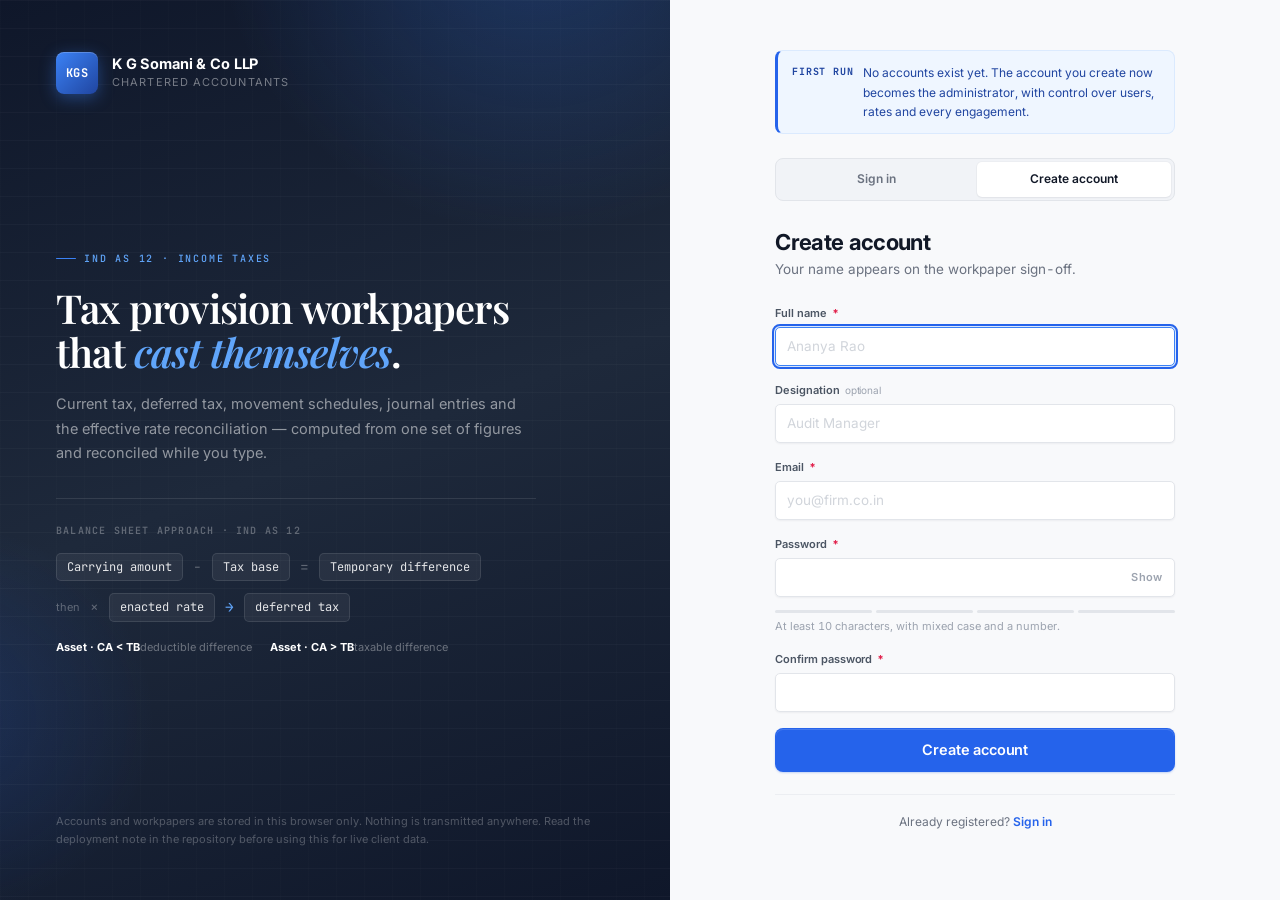
==== commit fdabdb89: "CHANGE" ====
--- a/admin.html
+++ b/admin.html
@@ -24,7 +24,7 @@
     <div class="a-title">Admin console<span id="a-firm">K G Somani &amp; Co LLP</span></div>
   </div>
   <div class="hdr-r">
-    <a class="btn btn-dark" href="app.html">← Back to workpapers</a>
+    <a class="btn btn-brand" href="app.html">← Back to workpapers</a>
     <div class="acct">
       <button class="acct-btn" id="btn-acct" aria-haspopup="menu" aria-expanded="false">
         <span class="avatar" id="acct-initials">—</span>
--- a/css/base.css
+++ b/css/base.css
@@ -1,524 +1,589 @@
 /* ============================================================
-   BASE.CSS — Design system for the KGS Ind AS 12 workpaper
-   Palette, type scale, and primitives shared by every page.
-
-   Colour is meaningful here, not decorative:
-     indigo = interactive    green = DTA / credit
-     red    = DTL / charge   amber = auditor query
+   BASE.CSS — KGS Ind AS 12 Workpaper Design System
+   Enterprise-grade, unified design tokens for every page.
+
+   Colour semantics (never decorative):
+     indigo  = interactive / brand
+     emerald = DTA / deferred tax asset / credit
+     rose    = DTL / deferred tax liability / charge
+     amber   = auditor flag / warning
    ============================================================ */
 
-@import url('https://fonts.googleapis.com/css2?family=Archivo:wght@400;500;600;700&family=IBM+Plex+Mono:wght@400;500;600&family=Source+Serif+4:opsz,wght@8..60,400;8..60,600&display=swap');
-
+@import url('https://fonts.googleapis.com/css2?family=Inter:ital,opsz,wght@0,14..32,300;0,14..32,400;0,14..32,500;0,14..32,600;0,14..32,700;1,14..32,400&family=JetBrains+Mono:wght@400;500;600&family=Playfair+Display:wght@600&display=swap');
+
+/* ── Tokens ─────────────────────────────────────────────── */
 :root {
-  /* ---- Ink ---- */
-  --ink-900: #131a22;
-  --ink-800: #1d2731;
-  --ink-700: #2c3742;
-  --ink-600: #414c58;
-  --ink-500: #5a6673;
-  --ink-400: #63707e;
-  --ink-300: #6e7a87;
-  --ink-200: #c9cfd6;
-
-  /* ---- Surfaces: warm ledger stock against white cards ---- */
-  --paper:   #faf9f6;
-  --paper-2: #f4f2ec;
-  --card:    #ffffff;
-  --rule:    #e2e0d9;
-  --rule-2:  #eeece5;
-  --rule-3:  #f6f5f0;
-
-  /* ---- Accent: ink blue ---- */
-  --indigo-700: #223c7d;
-  --indigo-600: #2e4e9e;
-  --indigo-500: #4368bd;
-  --indigo-100: #dde5f7;
-  --indigo-50:  #eef2fc;
-
-  /* ---- Accounting sign ---- */
-  --dta:     #146c43;
-  --dta-bg:  #e7f4ec;
-  --dta-bd:  #b6dcc4;
-  --dtl:     #a22b32;
-  --dtl-bg:  #fbebec;
-  --dtl-bd:  #eec2c4;
-  --flag:    #8a5300;
-  --flag-bg: #fcf3e3;
-  --flag-bd: #e8d5a8;
-
-  /* ---- Type ---- */
-  --font:  'Archivo', system-ui, -apple-system, sans-serif;
-  --mono:  'IBM Plex Mono', ui-monospace, monospace;
-  --serif: 'Source Serif 4', Georgia, serif;
-
-  --fs-xs:  10.5px;
-  --fs-sm:  11.5px;
-  --fs-base:13px;
-  --fs-md:  14px;
+  /* Surface */
+  --bg:        #f8f9fb;
+  --bg-2:      #f1f3f7;
+  --card:      #ffffff;
+  --card-2:    #fafbfc;
+  --border:    #e2e5ea;
+  --border-2:  #eceef2;
+  --border-3:  #f4f5f7;
+
+  /* Ink */
+  --ink-950:   #0a0e14;
+  --ink-900:   #111827;
+  --ink-800:   #1f2937;
+  --ink-700:   #374151;
+  --ink-600:   #4b5563;
+  --ink-500:   #6b7280;
+  --ink-400:   #9ca3af;
+  --ink-300:   #d1d5db;
+  --ink-200:   #e5e7eb;
+  --ink-100:   #f3f4f6;
+
+  /* Brand — indigo */
+  --indigo-800: #1e3a6e;
+  --indigo-700: #2045a0;
+  --indigo-600: #2563eb;
+  --indigo-500: #3b82f6;
+  --indigo-400: #60a5fa;
+  --indigo-200: #bfdbfe;
+  --indigo-100: #dbeafe;
+  --indigo-50:  #eff6ff;
+
+  /* DTA — emerald */
+  --dta:        #059669;
+  --dta-600:    #047857;
+  --dta-bg:     #ecfdf5;
+  --dta-bd:     #a7f3d0;
+  --dta-text:   #065f46;
+
+  /* DTL — rose */
+  --dtl:        #e11d48;
+  --dtl-600:    #be123c;
+  --dtl-bg:     #fff1f2;
+  --dtl-bd:     #fecdd3;
+  --dtl-text:   #9f1239;
+
+  /* Flag — amber */
+  --flag:       #d97706;
+  --flag-600:   #b45309;
+  --flag-bg:    #fffbeb;
+  --flag-bd:    #fde68a;
+  --flag-text:  #92400e;
+
+  /* Typography */
+  --font:       'Inter', system-ui, -apple-system, sans-serif;
+  --mono:       'JetBrains Mono', ui-monospace, monospace;
+  --display:    'Playfair Display', Georgia, serif;
+
+  /* Type scale */
+  --fs-2xs: 10px;
+  --fs-xs:  11px;
+  --fs-sm:  12px;
+  --fs-base:13.5px;
+  --fs-md:  14.5px;
   --fs-lg:  17px;
   --fs-xl:  22px;
-  --fs-2xl: 29px;
-
-  /* ---- Space & shape ---- */
-  --r-sm: 4px;
-  --r:    7px;
-  --r-lg: 11px;
-  --sh-1: 0 1px 2px rgba(19, 26, 34, .06);
-  --sh-2: 0 2px 5px rgba(19, 26, 34, .07), 0 1px 2px rgba(19, 26, 34, .05);
-  --sh-3: 0 10px 28px rgba(19, 26, 34, .12), 0 2px 6px rgba(19, 26, 34, .06);
-  --sh-4: 0 22px 60px rgba(19, 26, 34, .20);
-
-  --hh: 54px;   /* header height */
-  --sw: 246px;  /* sidebar width */
-  --tw: 268px;  /* tally rail width */
-
-  --ease: 140ms cubic-bezier(.4, 0, .2, 1);
-}
-
+  --fs-2xl: 28px;
+  --fs-3xl: 36px;
+
+  /* Radius */
+  --r-xs: 3px;
+  --r-sm: 5px;
+  --r:    8px;
+  --r-md: 10px;
+  --r-lg: 14px;
+  --r-xl: 20px;
+
+  /* Shadows */
+  --sh-xs: 0 1px 2px rgba(17, 24, 39, .05);
+  --sh-sm: 0 1px 3px rgba(17, 24, 39, .08), 0 1px 2px rgba(17, 24, 39, .04);
+  --sh:    0 4px 12px rgba(17, 24, 39, .08), 0 1px 4px rgba(17, 24, 39, .04);
+  --sh-md: 0 8px 24px rgba(17, 24, 39, .10), 0 2px 8px rgba(17, 24, 39, .04);
+  --sh-lg: 0 20px 48px rgba(17, 24, 39, .14), 0 4px 12px rgba(17, 24, 39, .06);
+  --sh-xl: 0 32px 72px rgba(17, 24, 39, .20), 0 8px 20px rgba(17, 24, 39, .08);
+
+  /* Layout */
+  --hh:  56px;    /* header height */
+  --sw:  252px;   /* sidebar width */
+  --tw:  272px;   /* tally rail width */
+
+  /* Motion */
+  --ease:        120ms cubic-bezier(.4, 0, .2, 1);
+  --ease-out:    280ms cubic-bezier(.16, 1, .3, 1);
+  --ease-spring: 400ms cubic-bezier(.34, 1.56, .64, 1);
+  --ease-slow:   500ms cubic-bezier(.16, 1, .3, 1);
+}
+
+/* ── Reset ────────────────────────────────────────────────── */
 *, *::before, *::after { box-sizing: border-box; margin: 0; padding: 0; }
-
-html { -webkit-text-size-adjust: 100%; }
+html { -webkit-text-size-adjust: 100%; scroll-behavior: smooth; }
 
 body {
   font-family: var(--font);
   font-size: var(--fs-base);
-  line-height: 1.5;
+  line-height: 1.55;
   color: var(--ink-800);
-  background: var(--paper);
+  background: var(--bg);
   -webkit-font-smoothing: antialiased;
   -moz-osx-font-smoothing: grayscale;
   font-variant-numeric: tabular-nums;
 }
 
 input, select, button, textarea { font: inherit; color: inherit; }
-
-/* Figures are always mono + tabular so columns of rupees line up */
-.num, .mono { font-family: var(--mono); font-variant-numeric: tabular-nums; letter-spacing: -.2px; }
-
 a { color: var(--indigo-600); text-decoration: none; }
 a:hover { text-decoration: underline; }
 
-/* ---- Focus: always visible, never removed ---- */
+/* ── Scrollbar ──────────────────────────────────────────── */
+* { scrollbar-width: thin; scrollbar-color: var(--border) transparent; }
+*::-webkit-scrollbar { width: 6px; height: 6px; }
+*::-webkit-scrollbar-track { background: transparent; }
+*::-webkit-scrollbar-thumb { background: var(--ink-200); border-radius: 20px; }
+*::-webkit-scrollbar-thumb:hover { background: var(--ink-300); }
+*::-webkit-scrollbar-corner { background: transparent; }
+
+/* ── Focus ──────────────────────────────────────────────── */
 :focus-visible {
   outline: 2px solid var(--indigo-600);
   outline-offset: 2px;
-  border-radius: 3px;
+  border-radius: var(--r-xs);
 }
 .btn:focus-visible { outline: 2px solid var(--indigo-600); outline-offset: 2px; }
-/* On the dark header bar an indigo ring disappears, so invert it there. */
-.btn-dark:focus-visible, .acct-btn:focus-visible { outline-color: #fff; }
+.btn-brand:focus-visible, .acct-btn:focus-visible { outline-color: rgba(255,255,255,.8); }
+
+/* ── Motion tokens ──────────────────────────────────────── */
+@keyframes rise-in   { from { opacity: 0; transform: translateY(8px); } to { opacity: 1; transform: none; } }
+@keyframes fade-in   { from { opacity: 0; } to { opacity: 1; } }
+@keyframes scale-in  { from { opacity: 0; transform: scale(.96); } to { opacity: 1; transform: none; } }
+@keyframes slide-right { from { opacity: 0; transform: translateX(-8px); } to { opacity: 1; transform: none; } }
+@keyframes pop-in    { from { opacity: 0; transform: scale(.92) translateY(6px); } to { opacity: 1; transform: none; } }
+@keyframes shimmer   { from { background-position: -600px 0; } to { background-position: 600px 0; } }
+@keyframes tick-draw { from { stroke-dashoffset: 30; } to { stroke-dashoffset: 0; } }
+@keyframes toast-in  { from { opacity: 0; transform: translateY(12px) scale(.95); } to { opacity: 1; transform: none; } }
+
+.skel {
+  background: linear-gradient(90deg, var(--bg-2) 25%, var(--border-2) 50%, var(--bg-2) 75%);
+  background-size: 800px 100%;
+  animation: shimmer 1.6s ease infinite;
+  border-radius: var(--r-sm);
+}
 
 @media (prefers-reduced-motion: reduce) {
   *, *::before, *::after {
     animation-duration: .01ms !important;
     animation-iteration-count: 1 !important;
     transition-duration: .01ms !important;
-    scroll-behavior: auto !important;
   }
 }
 
-/* ---- Screen-reader only ---- */
+/* ── Accessibility ──────────────────────────────────────── */
 .sr-only {
-  position: absolute; width: 1px; height: 1px;
-  padding: 0; margin: -1px; overflow: hidden;
-  clip: rect(0, 0, 0, 0); white-space: nowrap; border: 0;
-}
-
-/* ---- Skip link ---- */
+  position: absolute; width: 1px; height: 1px; padding: 0; margin: -1px;
+  overflow: hidden; clip: rect(0,0,0,0); white-space: nowrap; border: 0;
+}
 .skip {
-  position: absolute; left: 8px; top: -60px; z-index: 5000;
+  position: absolute; left: 8px; top: -64px; z-index: 9999;
   background: var(--ink-900); color: #fff;
-  padding: 9px 16px; border-radius: var(--r);
-  font-size: var(--fs-sm); font-weight: 600;
+  padding: 10px 18px; border-radius: var(--r);
+  font-size: var(--fs-sm); font-weight: 600; letter-spacing: -.01em;
   transition: top var(--ease);
 }
 .skip:focus { top: 8px; text-decoration: none; }
 
-/* ============================================================
-   TYPOGRAPHY
-   ============================================================ */
-
+/* ── Typography helpers ─────────────────────────────────── */
+.num, .mono {
+  font-family: var(--mono);
+  font-variant-numeric: tabular-nums;
+  letter-spacing: -.3px;
+}
 .eyebrow {
   font-family: var(--mono);
-  font-size: var(--fs-xs);
+  font-size: var(--fs-2xs);
   font-weight: 500;
-  letter-spacing: .1em;
+  letter-spacing: .12em;
   text-transform: uppercase;
-  color: var(--ink-500);
-}
-
-h1, h2, h3, h4 { font-weight: 600; letter-spacing: -.02em; color: var(--ink-900); line-height: 1.22; }
-
-.h-page { font-size: var(--fs-2xl); font-weight: 600; letter-spacing: -.03em; }
-.h-sec  { font-size: var(--fs-lg); }
-.lede   { color: var(--ink-500); font-size: var(--fs-md); max-width: 66ch; }
-
-/* ============================================================
-   BUTTONS
-   ============================================================ */
-
+  color: var(--ink-400);
+}
+h1, h2, h3, h4 { font-weight: 600; letter-spacing: -.025em; color: var(--ink-900); line-height: 1.2; }
+.h-page { font-size: var(--fs-2xl); font-weight: 700; letter-spacing: -.035em; }
+.h-sec  { font-size: var(--fs-lg); font-weight: 600; }
+.lede   { color: var(--ink-500); font-size: var(--fs-md); max-width: 66ch; line-height: 1.6; }
+
+/* ── Buttons ────────────────────────────────────────────── */
 .btn {
   display: inline-flex; align-items: center; justify-content: center; gap: 6px;
   padding: 7px 14px;
   border: 1px solid transparent;
   border-radius: var(--r);
-  font-size: var(--fs-sm); font-weight: 600;
-  letter-spacing: -.005em;
-  cursor: pointer;
-  white-space: nowrap;
-  transition: background var(--ease), border-color var(--ease), color var(--ease), box-shadow var(--ease), transform var(--ease);
+  font-size: var(--fs-sm); font-weight: 600; letter-spacing: -.01em;
+  cursor: pointer; white-space: nowrap; position: relative;
+  transition: background var(--ease), border-color var(--ease), color var(--ease),
+              box-shadow var(--ease-out), transform var(--ease-out);
   -webkit-user-select: none; user-select: none;
 }
-.btn:disabled { opacity: .45; cursor: not-allowed; }
-.btn:not(:disabled):active { transform: translateY(1px); }
-
-.btn-primary { background: var(--indigo-600); color: #fff; box-shadow: var(--sh-1); }
-.btn-primary:not(:disabled):hover { background: var(--indigo-700); }
+.btn:disabled { opacity: .42; cursor: not-allowed; pointer-events: none; }
+.btn:not(:disabled):active { transform: translateY(1px) scale(.984); transition-duration: 60ms; }
+
+.btn-primary {
+  background: var(--indigo-600); color: #fff;
+  box-shadow: 0 1px 2px rgba(37, 99, 235, .25), inset 0 1px 0 rgba(255,255,255,.14);
+}
+.btn-primary:not(:disabled):hover {
+  background: var(--indigo-700);
+  box-shadow: 0 4px 12px rgba(37, 99, 235, .35), inset 0 1px 0 rgba(255,255,255,.14);
+  transform: translateY(-1px);
+}
 
 .btn-solid { background: var(--ink-800); color: #fff; }
-.btn-solid:not(:disabled):hover { background: var(--ink-900); }
-
-.btn-line { background: var(--card); border-color: var(--rule); color: var(--ink-700); }
-.btn-line:not(:disabled):hover { border-color: var(--ink-300); background: var(--paper-2); color: var(--ink-900); }
+.btn-solid:not(:disabled):hover { background: var(--ink-900); box-shadow: var(--sh); transform: translateY(-1px); }
+
+.btn-line {
+  background: var(--card); border-color: var(--border); color: var(--ink-700);
+  box-shadow: var(--sh-xs);
+}
+.btn-line:not(:disabled):hover { border-color: var(--ink-300); background: var(--bg); color: var(--ink-900); box-shadow: var(--sh-sm); transform: translateY(-1px); }
 
 .btn-quiet { background: transparent; color: var(--ink-500); }
-.btn-quiet:not(:disabled):hover { background: var(--paper-2); color: var(--ink-900); }
+.btn-quiet:not(:disabled):hover { background: var(--bg-2); color: var(--ink-900); }
 
 .btn-danger { background: var(--dtl); color: #fff; }
-.btn-danger:not(:disabled):hover { background: #8a2329; }
-
-.btn-danger-line { background: var(--card); border-color: var(--dtl-bd); color: var(--dtl); }
+.btn-danger:not(:disabled):hover { background: var(--dtl-600); }
+
+.btn-danger-line { background: var(--card); border-color: var(--dtl-bd); color: var(--dtl-text); }
 .btn-danger-line:not(:disabled):hover { background: var(--dtl-bg); }
 
-/* On the dark header bar */
-.btn-dark { background: rgba(255,255,255,.08); border-color: rgba(255,255,255,.14); color: rgba(255,255,255,.82); }
-.btn-dark:not(:disabled):hover { background: rgba(255,255,255,.16); color: #fff; }
-
-.btn-sm { padding: 4px 9px; font-size: var(--fs-xs); border-radius: var(--r-sm); }
-.btn-lg { padding: 11px 20px; font-size: var(--fs-md); }
+/* On dark header */
+.btn-brand {
+  background: rgba(255,255,255,.09);
+  border-color: rgba(255,255,255,.14);
+  color: rgba(255,255,255,.85);
+}
+.btn-brand:not(:disabled):hover { background: rgba(255,255,255,.18); color: #fff; border-color: rgba(255,255,255,.24); }
+
+.btn-sm { padding: 4px 10px; font-size: var(--fs-xs); border-radius: var(--r-sm); }
+.btn-lg { padding: 10px 20px; font-size: var(--fs-md); border-radius: var(--r); }
 .btn-block { width: 100%; }
-
-.btn-icon { padding: 6px; width: 30px; height: 30px; }
-
-/* ============================================================
-   FORM CONTROLS
-   ============================================================ */
-
+.btn-icon { padding: 0; width: 32px; height: 32px; border-radius: var(--r); }
+
+/* ── Form controls ──────────────────────────────────────── */
 .field { display: flex; flex-direction: column; gap: 5px; min-width: 0; }
 
 .lbl {
-  font-size: var(--fs-sm); font-weight: 600; color: var(--ink-700);
+  font-size: var(--fs-xs); font-weight: 600;
+  color: var(--ink-600); letter-spacing: -.005em;
   display: flex; align-items: center; gap: 5px;
 }
 .req { color: var(--dtl); font-weight: 700; }
-.opt { color: var(--ink-400); font-weight: 400; font-size: var(--fs-xs); }
+.opt { color: var(--ink-400); font-weight: 400; font-size: var(--fs-2xs); }
 
 .inp {
   width: 100%;
   padding: 8px 11px;
   background: var(--card);
-  border: 1px solid var(--rule);
+  border: 1px solid var(--border);
   border-radius: var(--r-sm);
   font-size: var(--fs-base);
   color: var(--ink-900);
+  box-shadow: var(--sh-xs);
   transition: border-color var(--ease), box-shadow var(--ease);
 }
 .inp::placeholder { color: var(--ink-300); }
-.inp:hover:not(:disabled):not(:focus) { border-color: var(--ink-200); }
-.inp:focus { border-color: var(--indigo-500); box-shadow: 0 0 0 3px var(--indigo-100); outline: none; }
-/* Keyboard focus gets a real ring; pointer focus keeps the quieter treatment. */
+.inp:hover:not(:disabled):not(:focus) { border-color: var(--ink-300); }
+.inp:focus {
+  border-color: var(--indigo-500);
+  box-shadow: 0 0 0 3px rgba(59, 130, 246, .15);
+  outline: none;
+}
 .inp:focus-visible { outline: 2px solid var(--indigo-600); outline-offset: 1px; }
-.inp:disabled, .inp[readonly] { background: var(--paper-2); color: var(--ink-500); cursor: not-allowed; }
+.inp:disabled, .inp[readonly] { background: var(--bg-2); color: var(--ink-500); cursor: not-allowed; }
 .inp.num, .inp[type=number] { font-family: var(--mono); text-align: right; }
 .inp.bad { border-color: var(--dtl); }
-.inp.bad:focus { box-shadow: 0 0 0 3px var(--dtl-bg); }
-
-select.inp { cursor: pointer; text-align: left; -webkit-appearance: none; appearance: none;
-  background-image: url("data:image/svg+xml,%3Csvg xmlns='http://www.w3.org/2000/svg' width='10' height='6' viewBox='0 0 10 6'%3E%3Cpath d='M1 1l4 4 4-4' stroke='%235a6673' stroke-width='1.5' fill='none' stroke-linecap='round'/%3E%3C/svg%3E");
-  background-repeat: no-repeat; background-position: right 10px center; padding-right: 28px; }
-
-textarea.inp { text-align: left; resize: vertical; min-height: 72px; font-family: var(--font); }
-
-.hint { font-size: var(--fs-xs); color: var(--ink-400); line-height: 1.45; }
-.err-txt { font-size: var(--fs-xs); color: var(--dtl); font-weight: 500; }
+.inp.bad:focus { box-shadow: 0 0 0 3px rgba(225, 29, 72, .12); }
+
+select.inp {
+  cursor: pointer; text-align: left; -webkit-appearance: none; appearance: none;
+  background-image: url("data:image/svg+xml,%3Csvg xmlns='http://www.w3.org/2000/svg' width='10' height='6' viewBox='0 0 10 6'%3E%3Cpath d='M1 1l4 4 4-4' stroke='%239ca3af' stroke-width='1.5' fill='none' stroke-linecap='round'/%3E%3C/svg%3E");
+  background-repeat: no-repeat; background-position: right 11px center; padding-right: 30px;
+}
+textarea.inp { text-align: left; resize: vertical; min-height: 80px; font-family: var(--font); }
+
+.hint { font-size: var(--fs-xs); color: var(--ink-400); line-height: 1.5; }
+.err-txt { font-size: var(--fs-xs); color: var(--dtl-text); font-weight: 500; }
 
 /* Field grids */
 .fg { display: grid; gap: 14px; }
 .fg.c2 { grid-template-columns: repeat(2, minmax(0, 1fr)); }
 .fg.c3 { grid-template-columns: repeat(3, minmax(0, 1fr)); }
 .fg.c4 { grid-template-columns: repeat(4, minmax(0, 1fr)); }
+.sp2 { grid-column: span 2; }
+.sp3 { grid-column: span 3; }
 
 @media (max-width: 1080px) { .fg.c4 { grid-template-columns: repeat(2, minmax(0, 1fr)); } }
 @media (max-width: 900px)  { .fg.c3 { grid-template-columns: repeat(2, minmax(0, 1fr)); } }
-@media (max-width: 620px)  { .fg.c2, .fg.c3, .fg.c4 { grid-template-columns: minmax(0, 1fr); } }
-
-/* Checkbox / switch */
-.chk { display: inline-flex; align-items: flex-start; gap: 8px; cursor: pointer; font-size: var(--fs-sm); }
-.chk input { width: 15px; height: 15px; margin-top: 1px; accent-color: var(--indigo-600); cursor: pointer; flex: none; }
-
+@media (max-width: 640px)  { .fg.c2, .fg.c3, .fg.c4 { grid-template-columns: minmax(0, 1fr); } }
+
+/* Toggle / switch */
 .sw { position: relative; display: inline-flex; align-items: center; gap: 9px; cursor: pointer; font-size: var(--fs-sm); font-weight: 500; }
-.sw input { position: absolute; opacity: 0; width: 38px; height: 21px; margin: 0; cursor: pointer; }
-.sw-track { width: 38px; height: 21px; border-radius: 11px; background: var(--ink-200); transition: background var(--ease); flex: none; }
-.sw-track::after { content: ''; display: block; width: 15px; height: 15px; border-radius: 50%; background: #fff; margin: 3px; box-shadow: var(--sh-1); transition: transform var(--ease); }
+.sw input { position: absolute; opacity: 0; width: 38px; height: 22px; margin: 0; cursor: pointer; }
+.sw-track { width: 38px; height: 22px; border-radius: 11px; background: var(--ink-200); transition: background var(--ease); flex: none; }
+.sw-track::after { content: ''; display: block; width: 16px; height: 16px; border-radius: 50%; background: #fff; margin: 3px; box-shadow: 0 1px 3px rgba(0,0,0,.15); transition: transform var(--ease-spring); }
 .sw input:checked + .sw-track { background: var(--indigo-600); }
-.sw input:checked + .sw-track::after { transform: translateX(17px); }
-.sw input:focus-visible + .sw-track { outline: 2px solid var(--indigo-600); outline-offset: 2px; }
-
-/* ============================================================
-   CARDS
-   ============================================================ */
-
+.sw input:checked + .sw-track::after { transform: translateX(16px); }
+
+/* ── Cards ──────────────────────────────────────────────── */
 .card {
   background: var(--card);
-  border: 1px solid var(--rule);
-  border-radius: var(--r-lg);
-  box-shadow: var(--sh-1);
-  margin-bottom: 18px;
+  border: 1px solid var(--border);
+  border-radius: var(--r-md);
+  box-shadow: var(--sh-xs);
+  margin-bottom: 16px;
   overflow: hidden;
-}
+  animation: rise-in 320ms var(--ease-out) both;
+  transition: box-shadow var(--ease-out), border-color var(--ease-out), transform var(--ease-out);
+}
+.card:hover { box-shadow: var(--sh-sm); border-color: var(--ink-300); }
+
 .card-hdr {
   display: flex; align-items: center; justify-content: space-between; gap: 12px;
   padding: 13px 18px;
-  border-bottom: 1px solid var(--rule-2);
-  background: linear-gradient(180deg, #fff, var(--paper));
+  border-bottom: 1px solid var(--border-2);
+  background: linear-gradient(180deg, var(--card-2), var(--card));
   flex-wrap: wrap;
-}
-.card-title { display: flex; align-items: center; gap: 9px; font-size: var(--fs-md); font-weight: 600; color: var(--ink-900); letter-spacing: -.015em; }
-.card-sub { font-size: var(--fs-xs); color: var(--ink-400); margin-top: 2px; font-weight: 400; letter-spacing: 0; }
+  position: relative;
+}
+.card-hdr::after {
+  content: ''; position: absolute; top: 0; left: 0; right: 0; height: 2px;
+  background: linear-gradient(90deg, var(--indigo-600), var(--indigo-400) 50%, transparent);
+  opacity: .5;
+}
+.card-title { display: flex; align-items: center; gap: 8px; font-size: var(--fs-md); font-weight: 600; color: var(--ink-900); letter-spacing: -.015em; }
+.card-sub { font-size: var(--fs-xs); color: var(--ink-400); margin-top: 2px; font-weight: 400; }
 .card-body { padding: 18px; }
 .card-body-flush { padding: 0; }
-.card-foot { padding: 11px 18px; border-top: 1px solid var(--rule-2); background: var(--paper); display: flex; align-items: center; justify-content: space-between; gap: 10px; flex-wrap: wrap; }
-
-/* Workpaper reference chip — the cross-reference system auditors actually use */
+.card-foot { padding: 11px 18px; border-top: 1px solid var(--border-2); background: var(--card-2); display: flex; align-items: center; justify-content: space-between; gap: 10px; flex-wrap: wrap; }
+
+/* Workpaper cross-ref chip */
 .wpref {
   font-family: var(--mono); font-size: var(--fs-xs); font-weight: 600;
   color: var(--indigo-600); background: var(--indigo-50);
   border: 1px solid var(--indigo-100);
-  padding: 1px 6px; border-radius: 3px;
+  padding: 2px 7px; border-radius: var(--r-xs);
   letter-spacing: .02em; white-space: nowrap;
 }
 
-/* ============================================================
-   BADGES & PILLS
-   ============================================================ */
-
+/* Icon badge */
+.cico {
+  width: 26px; height: 26px; border-radius: var(--r-sm);
+  display: grid; place-items: center;
+  font-size: 11px; font-weight: 700; flex: none;
+}
+.cico-indigo { background: var(--indigo-100); color: var(--indigo-700); }
+.cico-dta    { background: var(--dta-bg); color: var(--dta-600); }
+.cico-dtl    { background: var(--dtl-bg); color: var(--dtl-text); }
+.cico-flag   { background: var(--flag-bg); color: var(--flag-600); }
+
+/* ── Badges & pills ─────────────────────────────────────── */
 .badge {
   display: inline-flex; align-items: center; gap: 4px;
   padding: 2px 8px; border-radius: 20px;
   font-size: var(--fs-xs); font-weight: 600; letter-spacing: .01em;
   border: 1px solid transparent; white-space: nowrap;
 }
-.badge-neutral { background: var(--paper-2); color: var(--ink-600); border-color: var(--rule); }
+.badge-neutral { background: var(--bg-2); color: var(--ink-600); border-color: var(--border); }
 .badge-indigo  { background: var(--indigo-50); color: var(--indigo-700); border-color: var(--indigo-100); }
-.badge-dta     { background: var(--dta-bg); color: var(--dta); border-color: var(--dta-bd); }
-.badge-dtl     { background: var(--dtl-bg); color: var(--dtl); border-color: var(--dtl-bd); }
-.badge-flag    { background: var(--flag-bg); color: var(--flag); border-color: var(--flag-bd); }
+.badge-dta     { background: var(--dta-bg); color: var(--dta-text); border-color: var(--dta-bd); }
+.badge-dtl     { background: var(--dtl-bg); color: var(--dtl-text); border-color: var(--dtl-bd); }
+.badge-flag    { background: var(--flag-bg); color: var(--flag-text); border-color: var(--flag-bd); }
+.badge-draft   { background: var(--bg-2); color: var(--ink-500); border-color: var(--border); }
+.badge-review  { background: var(--flag-bg); color: var(--flag-text); border-color: var(--flag-bd); }
+.badge-signed  { background: var(--dta-bg); color: var(--dta-text); border-color: var(--dta-bd); }
 
 .pill {
-  display: inline-block; min-width: 38px; text-align: center;
-  padding: 2px 7px; border-radius: var(--r-sm);
+  display: inline-flex; align-items: center;
+  padding: 2px 8px; border-radius: var(--r-sm);
   font-family: var(--mono); font-size: var(--fs-xs); font-weight: 600;
   border: 1px solid transparent;
 }
-.pill-dta  { background: var(--dta-bg); color: var(--dta); border-color: var(--dta-bd); }
-.pill-dtl  { background: var(--dtl-bg); color: var(--dtl); border-color: var(--dtl-bd); }
-.pill-none { background: var(--paper-2); color: var(--ink-300); border-color: var(--rule); }
-.pill-add  { background: var(--flag-bg); color: var(--flag); border-color: var(--flag-bd); }
-.pill-less { background: var(--indigo-50); color: var(--indigo-700); border-color: var(--indigo-100); }
-.pill-book { background: var(--ink-800); color: #fff; }
-
-.txt-dta { color: var(--dta); }
-.txt-dtl { color: var(--dtl); }
-.txt-flag { color: var(--flag); }
+.pill-dta  { background: var(--dta-bg); color: var(--dta-text); border-color: var(--dta-bd); }
+.pill-dtl  { background: var(--dtl-bg); color: var(--dtl-text); border-color: var(--dtl-bd); }
+.pill-none { background: var(--bg-2); color: var(--ink-400); border-color: var(--border); }
+.pill-flag { background: var(--flag-bg); color: var(--flag-text); border-color: var(--flag-bd); }
+.pill-blue { background: var(--indigo-50); color: var(--indigo-700); border-color: var(--indigo-100); }
+
+.txt-dta  { color: var(--dta-text); }
+.txt-dtl  { color: var(--dtl-text); }
+.txt-flag { color: var(--flag-text); }
 .txt-mute { color: var(--ink-400); }
-
-/* ============================================================
-   NOTICES
-   ============================================================ */
-
+.txt-indigo { color: var(--indigo-600); }
+
+/* ── Notices ────────────────────────────────────────────── */
 .notice {
   display: flex; gap: 10px; align-items: flex-start;
   padding: 11px 14px; border-radius: var(--r);
   border: 1px solid; border-left-width: 3px;
-  font-size: var(--fs-sm); line-height: 1.55;
+  font-size: var(--fs-sm); line-height: 1.6;
   margin-bottom: 16px;
-}
-.notice-tag { font-family: var(--mono); font-size: var(--fs-xs); font-weight: 600; letter-spacing: .06em; text-transform: uppercase; flex: none; padding-top: 1px; }
+  animation: rise-in 260ms var(--ease-out) both;
+}
+.notice-tag { font-family: var(--mono); font-size: var(--fs-2xs); font-weight: 600; letter-spacing: .08em; text-transform: uppercase; flex: none; padding-top: 1px; }
 .notice-info  { background: var(--indigo-50); border-color: var(--indigo-100); border-left-color: var(--indigo-600); color: var(--indigo-700); }
-.notice-warn  { background: var(--flag-bg); border-color: var(--flag-bd); border-left-color: var(--flag); color: var(--flag); }
-.notice-err   { background: var(--dtl-bg); border-color: var(--dtl-bd); border-left-color: var(--dtl); color: var(--dtl); }
-.notice-ok    { background: var(--dta-bg); border-color: var(--dta-bd); border-left-color: var(--dta); color: var(--dta); }
+.notice-warn  { background: var(--flag-bg); border-color: var(--flag-bd); border-left-color: var(--flag); color: var(--flag-text); }
+.notice-err   { background: var(--dtl-bg); border-color: var(--dtl-bd); border-left-color: var(--dtl); color: var(--dtl-text); }
+.notice-ok    { background: var(--dta-bg); border-color: var(--dta-bd); border-left-color: var(--dta); color: var(--dta-text); }
 .notice strong { font-weight: 600; }
 
-/* ============================================================
-   WORKPAPER TABLES
-   ============================================================ */
-
-.tbl-scroll { overflow-x: auto; -webkit-overflow-scrolling: touch; }
-
-table.wt { width: 100%; border-collapse: collapse; font-size: var(--fs-base); }
-
+/* ── Workpaper tables ───────────────────────────────────── */
+.tbl-scroll { overflow-x: auto; -webkit-overflow-scrolling: touch; border-radius: var(--r-sm); }
+
+table.wt {
+  width: 100%; border-collapse: separate; border-spacing: 0;
+  font-size: var(--fs-sm);
+}
 table.wt th {
-  text-align: left;
-  padding: 8px 11px;
-  background: var(--paper-2);
-  border-bottom: 1px solid var(--rule);
-  font-size: var(--fs-xs); font-weight: 600;
-  letter-spacing: .05em; text-transform: uppercase;
-  color: var(--ink-500);
-  white-space: nowrap;
+  text-align: left; padding: 9px 13px;
+  background: var(--bg-2);
+  border-bottom: 1px solid var(--border);
+  font-size: var(--fs-2xs); font-weight: 700;
+  letter-spacing: .07em; text-transform: uppercase;
+  color: var(--ink-500); white-space: nowrap;
   vertical-align: bottom;
-}
-table.wt th .th-sub { display: block; font-weight: 400; font-size: var(--fs-xs); text-transform: none; letter-spacing: 0; color: var(--ink-400); margin-top: 2px; }
-
-table.wt td { padding: 7px 11px; border-bottom: 1px solid var(--rule-3); vertical-align: middle; }
+  position: sticky; top: 0; z-index: 2;
+}
+table.wt th .th-sub { display: block; font-weight: 400; font-size: var(--fs-2xs); text-transform: none; letter-spacing: 0; color: var(--ink-400); margin-top: 2px; }
+
+table.wt td {
+  padding: 8px 13px;
+  border-bottom: 1px solid var(--border-3);
+  vertical-align: middle;
+  transition: background var(--ease);
+}
+table.wt tbody tr td:first-child { border-left: 2px solid transparent; transition: border-color var(--ease); }
 table.wt tbody tr:hover td { background: var(--indigo-50); }
-table.wt tbody tr:last-child td { border-bottom: 1px solid var(--rule-2); }
+table.wt tbody tr:hover td:first-child { border-left-color: var(--indigo-500); }
+table.wt tbody tr:nth-child(even) td { background: rgba(248, 249, 251, .6); }
+table.wt tbody tr:nth-child(even):hover td { background: var(--indigo-50); }
+table.wt tbody tr:last-child td { border-bottom: 1px solid var(--border-2); }
 
 table.wt .r { text-align: right; }
 table.wt .c { text-align: center; }
 table.wt td.r, table.wt td.figure { font-family: var(--mono); font-variant-numeric: tabular-nums; }
-
-table.wt .rn { font-family: var(--mono); font-size: var(--fs-xs); color: var(--ink-300); text-align: right; }
-
-/* Subtotal and total rows carry the double-rule of a real workpaper */
+table.wt .rn { font-family: var(--mono); font-size: var(--fs-2xs); color: var(--ink-300); text-align: right; }
+
 table.wt tfoot td, table.wt tr.row-sub td {
-  background: var(--paper);
+  background: var(--bg-2);
   font-weight: 600;
-  border-top: 1px solid var(--rule);
-  border-bottom: 1px solid var(--rule-2);
+  border-top: 1px solid var(--border);
+  border-bottom: 1px solid var(--border-2);
 }
 table.wt tr.row-total td {
-  background: var(--ink-900);
-  color: #fff;
-  font-weight: 600;
-  border-top: 2px solid var(--ink-900);
-  border-bottom: none;
-  font-size: var(--fs-md);
+  background: linear-gradient(135deg, var(--ink-900), var(--ink-800));
+  color: #fff; font-weight: 600;
+  border-top: 2px solid var(--ink-900); border-bottom: none;
+  font-size: var(--fs-base);
 }
 table.wt tr.row-total td.r { font-family: var(--mono); }
-table.wt tbody tr.row-total:hover td, table.wt tr.row-total:hover td { background: var(--ink-900); }
-table.wt tr.row-indent td:first-child { padding-left: 28px; color: var(--ink-600); }
+table.wt tbody tr.row-total:hover td { background: var(--ink-950); }
+table.wt tr.row-indent td:first-child { padding-left: 30px; color: var(--ink-500); }
 table.wt tr.row-quiet td { color: var(--ink-400); }
 
-/* Inline table inputs: borderless until touched, so a dense grid reads as paper */
+/* Inline table inputs */
 .ti {
-  width: 100%;
-  padding: 4px 7px;
-  background: transparent;
-  border: 1px solid transparent;
-  border-radius: var(--r-sm);
-  font-size: var(--fs-base);
+  width: 100%; padding: 4px 7px;
+  background: transparent; border: 1px solid transparent;
+  border-radius: var(--r-sm); font-size: var(--fs-sm);
   color: var(--ink-900);
   transition: background var(--ease), border-color var(--ease);
 }
-.ti:hover:not(:focus):not(:disabled) { background: var(--card); border-color: var(--rule); }
-.ti:focus { background: var(--card); border-color: var(--indigo-500); box-shadow: 0 0 0 2px var(--indigo-100); outline: none; }
-.ti:focus-visible { outline: 2px solid var(--indigo-600); outline-offset: 0; }
-.ti:disabled { color: var(--ink-500); cursor: not-allowed; }
+.ti:hover:not(:focus):not(:disabled) { background: var(--card); border-color: var(--border); }
+.ti:focus { background: var(--card); border-color: var(--indigo-500); box-shadow: 0 0 0 2px rgba(59,130,246,.12); outline: none; }
+.ti:disabled { color: var(--ink-400); cursor: not-allowed; }
 .ti.num { font-family: var(--mono); text-align: right; font-variant-numeric: tabular-nums; }
 .ti::placeholder { color: var(--ink-300); }
-.ti-note { font-size: var(--fs-xs); color: var(--ink-400); line-height: 1.4; margin-top: 2px; padding-left: 7px; }
-
-/* Hide the number spinners — they invite mis-clicks in a figures grid */
+.ti-note { font-size: var(--fs-xs); color: var(--ink-400); margin-top: 2px; padding-left: 7px; }
+
+/* Remove number spinners */
 .ti[type=number]::-webkit-outer-spin-button, .ti[type=number]::-webkit-inner-spin-button,
 .inp[type=number]::-webkit-outer-spin-button, .inp[type=number]::-webkit-inner-spin-button { -webkit-appearance: none; margin: 0; }
 .ti[type=number], .inp[type=number] { -moz-appearance: textfield; appearance: textfield; }
 
 .row-del {
-  width: 24px; height: 24px; display: inline-flex; align-items: center; justify-content: center;
+  width: 26px; height: 26px; display: inline-flex; align-items: center; justify-content: center;
   background: transparent; border: 1px solid transparent; border-radius: var(--r-sm);
-  color: var(--ink-300); cursor: pointer; font-size: 14px; line-height: 1;
+  color: var(--ink-300); cursor: pointer; font-size: 15px; line-height: 1;
   transition: all var(--ease);
 }
 .row-del:hover { background: var(--dtl-bg); border-color: var(--dtl-bd); color: var(--dtl); }
 
 .add-row {
   display: flex; align-items: center; gap: 7px; width: 100%;
-  padding: 10px 18px;
-  background: var(--paper); border: none; border-top: 1px dashed var(--rule);
-  color: var(--indigo-600); font-size: var(--fs-sm); font-weight: 600;
-  cursor: pointer; text-align: left;
-  transition: background var(--ease);
+  padding: 10px 18px; background: none; border: none;
+  border-top: 1.5px dashed var(--border); color: var(--indigo-600);
+  font-size: var(--fs-sm); font-weight: 600; cursor: pointer; text-align: left;
+  transition: background var(--ease), color var(--ease);
 }
 .add-row:hover { background: var(--indigo-50); }
 
-.empty-row td { padding: 26px 18px; text-align: center; color: var(--ink-400); font-size: var(--fs-sm); }
-
-/* ============================================================
-   TOASTS
-   ============================================================ */
-
+.empty-row td { padding: 32px 18px; text-align: center; color: var(--ink-400); font-size: var(--fs-sm); }
+
+/* ── Toasts ─────────────────────────────────────────────── */
 .toast-wrap {
-  position: fixed; bottom: 18px; right: 18px; z-index: 4000;
+  position: fixed; bottom: 20px; right: 20px; z-index: 9000;
   display: flex; flex-direction: column; gap: 8px; align-items: flex-end;
   pointer-events: none;
 }
 .toast {
   display: flex; align-items: center; gap: 10px;
-  min-width: 250px; max-width: 380px;
-  padding: 11px 15px;
+  min-width: 260px; max-width: 380px;
+  padding: 11px 14px;
   background: var(--ink-900); color: #fff;
-  border-radius: var(--r); box-shadow: var(--sh-3);
+  border-radius: var(--r); box-shadow: var(--sh-lg);
   font-size: var(--fs-sm); font-weight: 500;
   border-left: 3px solid var(--indigo-500);
-  animation: toast-in 220ms cubic-bezier(.2,.9,.3,1);
+  animation: toast-in 320ms var(--ease-spring) both;
   pointer-events: auto;
 }
-.toast.ok   { border-left-color: #34c97b; }
-.toast.err  { border-left-color: #f0666f; }
-.toast.warn { border-left-color: #e0a53a; }
-.toast-tag { font-family: var(--mono); font-size: var(--fs-xs); font-weight: 600; letter-spacing: .06em; opacity: .65; flex: none; }
-.toast-out { opacity: 0; transform: translateX(14px); transition: all 200ms; }
-@keyframes toast-in { from { opacity: 0; transform: translateY(10px) scale(.97); } to { opacity: 1; transform: none; } }
+.toast.ok   { border-left-color: var(--dta); }
+.toast.err  { border-left-color: var(--dtl); }
+.toast.warn { border-left-color: var(--flag); }
+.toast-tag { font-family: var(--mono); font-size: var(--fs-2xs); font-weight: 600; letter-spacing: .08em; opacity: .6; flex: none; }
+.toast-x { background: none; border: none; color: rgba(255,255,255,.6); cursor: pointer; font-size: 16px; line-height: 1; padding: 2px 4px; margin-left: auto; flex: none; border-radius: var(--r-xs); }
+.toast-x:hover { color: #fff; background: rgba(255,255,255,.12); }
+.toast-out { opacity: 0; transform: translateX(16px); transition: all 200ms ease; }
 
 @media (max-width: 560px) {
   .toast-wrap { left: 12px; right: 12px; bottom: 12px; align-items: stretch; }
   .toast { min-width: 0; max-width: none; }
 }
 
-/* ============================================================
-   MODAL
-   ============================================================ */
-
+/* ── Modal ──────────────────────────────────────────────── */
 .modal-back {
-  position: fixed; inset: 0; z-index: 4500;
-  background: rgba(19, 26, 34, .5);
-  backdrop-filter: blur(2px);
+  position: fixed; inset: 0; z-index: 8000;
+  background: rgba(10, 14, 20, .55);
+  backdrop-filter: blur(3px);
   display: flex; align-items: center; justify-content: center;
   padding: 20px;
-  animation: fade 140ms;
-}
-@keyframes fade { from { opacity: 0; } to { opacity: 1; } }
+  animation: fade-in 140ms ease;
+}
 .modal {
   background: var(--card); border-radius: var(--r-lg);
-  box-shadow: var(--sh-4);
+  box-shadow: var(--sh-xl);
   width: 100%; max-width: 520px;
   max-height: 88vh; display: flex; flex-direction: column;
-  animation: pop 180ms cubic-bezier(.2,.9,.3,1);
+  animation: pop-in 260ms var(--ease-spring) both;
 }
 .modal.wide { max-width: 780px; }
-@keyframes pop { from { opacity: 0; transform: translateY(12px) scale(.98); } to { opacity: 1; transform: none; } }
-.modal-hdr { padding: 16px 20px; border-bottom: 1px solid var(--rule-2); display: flex; align-items: flex-start; justify-content: space-between; gap: 12px; }
-.modal-body { padding: 20px; overflow-y: auto; }
-.modal-foot { padding: 14px 20px; border-top: 1px solid var(--rule-2); background: var(--paper); display: flex; justify-content: flex-end; gap: 8px; flex-wrap: wrap; border-radius: 0 0 var(--r-lg) var(--r-lg); }
-.modal-x { background: none; border: none; color: var(--ink-400); cursor: pointer; font-size: 20px; line-height: 1; padding: 2px 6px; border-radius: var(--r-sm); }
-.modal-x:hover { background: var(--paper-2); color: var(--ink-900); }
-
-/* ============================================================
-   UTILITIES
-   ============================================================ */
-
+.modal-hdr { padding: 18px 22px; border-bottom: 1px solid var(--border-2); display: flex; align-items: flex-start; justify-content: space-between; gap: 12px; }
+.modal-body { padding: 22px; overflow-y: auto; flex: 1; }
+.modal-foot { padding: 14px 22px; border-top: 1px solid var(--border-2); background: var(--card-2); display: flex; justify-content: flex-end; gap: 8px; flex-wrap: wrap; border-radius: 0 0 var(--r-lg) var(--r-lg); }
+.modal-x { background: none; border: none; color: var(--ink-400); cursor: pointer; font-size: 20px; line-height: 1; padding: 3px 7px; border-radius: var(--r-sm); }
+.modal-x:hover { background: var(--bg-2); color: var(--ink-900); }
+
+/* ── Utilities ──────────────────────────────────────────── */
 .row { display: flex; align-items: center; gap: 8px; }
 .row-wrap { flex-wrap: wrap; }
 .spread { display: flex; align-items: center; justify-content: space-between; gap: 12px; }
 .grow { flex: 1 1 auto; min-width: 0; }
 .stack { display: flex; flex-direction: column; }
-.gap-4 { gap: 4px; } .gap-8 { gap: 8px; } .gap-12 { gap: 12px; } .gap-16 { gap: 16px; }
-.mt-8 { margin-top: 8px; } .mt-16 { margin-top: 16px; } .mt-24 { margin-top: 24px; }
+.gap-4  { gap: 4px; }  .gap-8  { gap: 8px; }  .gap-12 { gap: 12px; } .gap-16 { gap: 16px; }
+.mt-8 { margin-top: 8px; } .mt-12 { margin-top: 12px; } .mt-16 { margin-top: 16px; } .mt-24 { margin-top: 24px; }
 .mb-0 { margin-bottom: 0; } .mb-8 { margin-bottom: 8px; } .mb-16 { margin-bottom: 16px; }
+.p-0 { padding: 0; }
 .nowrap { white-space: nowrap; }
-.divider { height: 1px; background: var(--rule-2); border: none; margin: 18px 0; }
+.divider { height: 1px; background: var(--border-2); border: none; margin: 18px 0; }
 .two-col { display: grid; grid-template-columns: repeat(2, minmax(0, 1fr)); gap: 18px; }
 @media (max-width: 900px) { .two-col { grid-template-columns: minmax(0, 1fr); } }
 .hide { display: none !important; }
--- a/css/app.css
+++ b/css/app.css
@@ -1,373 +1,487 @@
 /* ============================================================
    APP.CSS — Workpaper shell
-   Three columns: navigation, the working sheet, and the tally rail.
+   Three columns: navigation rail · working sheet · tally panel
    ============================================================ */
 
 body.app { overflow: hidden; }
 
-/* ---------------- Header ---------------- */
-
+/* ── Header ─────────────────────────────────────────────── */
 .hdr {
-  position: fixed; inset: 0 0 auto 0; height: var(--hh); z-index: 900;
-  background: var(--ink-900);
+  position: fixed; inset: 0 0 auto 0;
+  height: var(--hh); z-index: 900;
+  background: linear-gradient(180deg, #1a2744 0%, #111827 100%);
   display: flex; align-items: center; justify-content: space-between;
-  gap: 12px; padding: 0 14px;
-  box-shadow: 0 1px 0 rgba(255,255,255,.06);
-}
-.hdr-l, .hdr-r { display: flex; align-items: center; gap: 9px; min-width: 0; }
-
+  gap: 12px; padding: 0 16px;
+  box-shadow: 0 1px 0 rgba(255,255,255,.06), 0 2px 20px rgba(10,14,20,.22);
+}
+.hdr-l, .hdr-r { display: flex; align-items: center; gap: 8px; min-width: 0; }
+
+/* Firm identity mark */
 .mark {
-  width: 31px; height: 31px; flex: none;
+  width: 32px; height: 32px; flex: none;
   border-radius: var(--r-sm);
-  background: var(--indigo-600);
+  background: linear-gradient(135deg, var(--indigo-500), var(--indigo-700));
+  box-shadow: 0 2px 10px rgba(59,130,246,.35), inset 0 1px 0 rgba(255,255,255,.18);
   display: grid; place-items: center;
-  font-size: 10.5px; font-weight: 700; letter-spacing: .02em; color: #fff;
-}
-.hdr-firm { font-size: 12.5px; font-weight: 600; color: #fff; letter-spacing: -.01em; line-height: 1.2; }
-.hdr-tag  { font-size: 10px; color: rgba(255,255,255,.42); letter-spacing: .04em; text-transform: uppercase; }
-.hdr-div  { width: 1px; height: 22px; background: rgba(255,255,255,.12); margin: 0 3px; flex: none; }
+  font-family: var(--mono); font-size: 10px; font-weight: 700;
+  letter-spacing: .04em; color: #fff;
+}
+
+.hdr-firm-block { min-width: 0; }
+.hdr-firm { font-size: var(--fs-sm); font-weight: 700; color: #fff; letter-spacing: -.01em; line-height: 1.25; }
+.hdr-tag  { font-size: var(--fs-2xs); color: rgba(255,255,255,.38); letter-spacing: .08em; text-transform: uppercase; }
+
+.hdr-div  { width: 1px; height: 22px; background: rgba(255,255,255,.1); margin: 0 4px; flex: none; }
 
 .hdr-eng { min-width: 0; }
 .hdr-eng-name {
-  font-size: 12.5px; font-weight: 600; color: rgba(255,255,255,.92);
+  font-size: var(--fs-sm); font-weight: 600; color: rgba(255,255,255,.9);
   white-space: nowrap; overflow: hidden; text-overflow: ellipsis; max-width: 260px;
 }
-.hdr-eng-meta { font-family: var(--mono); font-size: 10px; color: rgba(255,255,255,.42); letter-spacing: .02em; }
-
+.hdr-eng-meta {
+  font-family: var(--mono); font-size: var(--fs-2xs);
+  color: rgba(255,255,255,.38); letter-spacing: .03em;
+}
+
+/* Status chip */
 .hdr-status {
-  font-family: var(--mono); font-size: 9.5px; font-weight: 600;
-  letter-spacing: .08em; text-transform: uppercase;
-  padding: 2px 7px; border-radius: 3px; flex: none;
-}
-.hdr-status.draft  { background: rgba(255,255,255,.10); color: rgba(255,255,255,.6); }
-.hdr-status.review { background: rgba(232,176,74,.18); color: #f0c274; }
-.hdr-status.signed { background: rgba(52,201,123,.18); color: #6ee0a4; }
-.hdr-status.locked { background: rgba(240,102,111,.18); color: #f79ba1; }
-
-/* Account menu */
+  font-family: var(--mono); font-size: 9px; font-weight: 700;
+  letter-spacing: .1em; text-transform: uppercase;
+  padding: 3px 8px; border-radius: var(--r-xs); flex: none;
+  border: 1px solid;
+}
+.hdr-status.draft  { background: rgba(255,255,255,.07); border-color: rgba(255,255,255,.12); color: rgba(255,255,255,.55); }
+.hdr-status.review { background: rgba(217,119,6,.15); border-color: rgba(217,119,6,.3); color: #fbbf24; }
+.hdr-status.signed { background: rgba(5,150,105,.15); border-color: rgba(5,150,105,.3); color: #34d399; }
+.hdr-status.locked { background: rgba(225,29,72,.15); border-color: rgba(225,29,72,.3); color: #fb7185; }
+
+/* Account button */
 .acct { position: relative; }
 .acct-btn {
   display: flex; align-items: center; gap: 8px;
   background: rgba(255,255,255,.07); border: 1px solid rgba(255,255,255,.12);
-  border-radius: var(--r); padding: 4px 9px 4px 5px; cursor: pointer;
-  color: rgba(255,255,255,.85); font-size: var(--fs-sm); font-weight: 500;
-}
-.acct-btn:hover { background: rgba(255,255,255,.14); }
+  border-radius: var(--r); padding: 5px 10px 5px 5px; cursor: pointer;
+  color: rgba(255,255,255,.85); font-size: var(--fs-xs); font-weight: 600;
+  transition: background var(--ease), border-color var(--ease);
+}
+.acct-btn:hover { background: rgba(255,255,255,.14); border-color: rgba(255,255,255,.22); }
 .avatar {
-  width: 24px; height: 24px; border-radius: 50%; flex: none;
-  background: var(--indigo-500); color: #fff;
-  display: grid; place-items: center;
-  font-size: 10px; font-weight: 700; letter-spacing: .02em;
+  width: 26px; height: 26px; border-radius: 50%; flex: none;
+  background: linear-gradient(135deg, var(--indigo-500), var(--indigo-700));
+  color: #fff; display: grid; place-items: center;
+  font-size: var(--fs-2xs); font-weight: 700; letter-spacing: .04em;
 }
 .acct-menu {
-  position: absolute; right: 0; top: calc(100% + 7px); z-index: 950;
-  min-width: 236px; background: var(--card);
-  border: 1px solid var(--rule); border-radius: var(--r);
-  box-shadow: var(--sh-3); overflow: hidden;
-  animation: pop 130ms ease-out;
-}
-.acct-head { padding: 12px 14px; border-bottom: 1px solid var(--rule-2); background: var(--paper); }
+  position: absolute; right: 0; top: calc(100% + 8px); z-index: 950;
+  min-width: 240px; background: var(--card);
+  border: 1px solid var(--border); border-radius: var(--r-md);
+  box-shadow: var(--sh-lg); overflow: hidden;
+  animation: pop-in 140ms var(--ease-out);
+}
+.acct-head { padding: 13px 16px; border-bottom: 1px solid var(--border-2); background: var(--card-2); }
 .acct-name { font-weight: 600; font-size: var(--fs-base); color: var(--ink-900); }
-.acct-mail { font-size: var(--fs-xs); color: var(--ink-400); word-break: break-all; }
+.acct-mail { font-size: var(--fs-xs); color: var(--ink-400); word-break: break-all; margin-top: 2px; }
 .acct-item {
   display: flex; align-items: center; justify-content: space-between; gap: 10px;
-  width: 100%; padding: 9px 14px; background: none; border: none;
+  width: 100%; padding: 9px 16px; background: none; border: none;
   text-align: left; cursor: pointer; font-size: var(--fs-sm); color: var(--ink-700);
+  transition: background var(--ease), color var(--ease);
 }
 .acct-item:hover { background: var(--indigo-50); color: var(--indigo-700); }
-.acct-item.danger { color: var(--dtl); border-top: 1px solid var(--rule-2); }
+.acct-item.danger { color: var(--dtl-text); border-top: 1px solid var(--border-2); }
 .acct-item.danger:hover { background: var(--dtl-bg); }
 .kbd {
-  font-family: var(--mono); font-size: 9.5px; padding: 1px 5px;
-  border: 1px solid var(--rule); border-bottom-width: 2px;
-  border-radius: 3px; background: var(--paper); color: var(--ink-400);
-}
-
-/* ---------------- Shell ---------------- */
-
+  font-family: var(--mono); font-size: var(--fs-2xs); padding: 2px 6px;
+  border: 1px solid var(--border); border-bottom-width: 2px;
+  border-radius: var(--r-xs); background: var(--card-2); color: var(--ink-400);
+}
+
+/* ── Shell layout ───────────────────────────────────────── */
 .shell {
   position: fixed; inset: var(--hh) 0 0 0;
   display: grid; grid-template-columns: var(--sw) minmax(0, 1fr) var(--tw);
 }
 
-/* ---------------- Sidebar ---------------- */
-
+/* ── Sidebar nav ────────────────────────────────────────── */
 .side {
-  background: var(--card); border-right: 1px solid var(--rule);
-  display: flex; flex-direction: column; overflow: hidden;
-}
-.side-scroll { flex: 1 1 auto; overflow-y: auto; padding: 12px 10px; }
+  background: var(--card);
+  border-right: 1px solid var(--border);
+  display: flex; flex-direction: column;
+  overflow: hidden;
+}
+.side-scroll { flex: 1 1 auto; overflow-y: auto; padding: 10px 8px; }
 
 .side-lbl {
-  font-family: var(--mono); font-size: 9.5px; font-weight: 600;
-  letter-spacing: .12em; text-transform: uppercase; color: var(--ink-500);
-  padding: 8px 8px 5px;
-}
+  font-family: var(--mono); font-size: 9px; font-weight: 700;
+  letter-spacing: .14em; text-transform: uppercase; color: var(--ink-300);
+  padding: 14px 9px 5px;
+  display: flex; align-items: center; gap: 6px;
+}
+.side-lbl::after { content: ''; flex: 1; height: 1px; background: var(--border-2); }
 
 .nav-item {
-  display: grid; grid-template-columns: 22px 1fr auto; align-items: center; gap: 9px;
+  display: grid; grid-template-columns: 24px 1fr auto;
+  align-items: center; gap: 9px;
   width: 100%; padding: 8px 9px; margin-bottom: 1px;
-  background: none; border: none; border-radius: var(--r-sm);
+  background: none; border: none;
+  border-left: 2px solid transparent;
+  border-radius: 0 var(--r-sm) var(--r-sm) 0;
   text-align: left; cursor: pointer;
-  font-size: var(--fs-base); font-weight: 500; color: var(--ink-600);
-  transition: background var(--ease), color var(--ease);
-}
-.nav-item:hover { background: var(--paper-2); color: var(--ink-900); }
-.nav-item[aria-current="page"] { background: var(--indigo-50); color: var(--indigo-700); font-weight: 600; }
+  font-size: var(--fs-sm); font-weight: 500; color: var(--ink-500);
+  transition: background var(--ease), color var(--ease), border-color var(--ease), padding-left var(--ease);
+}
+.nav-item:hover { background: var(--bg); color: var(--ink-800); padding-left: 12px; }
+.nav-item[aria-current="page"] {
+  background: var(--indigo-50); color: var(--indigo-700);
+  font-weight: 600; border-left-color: var(--indigo-600);
+}
 
 .nav-n {
-  width: 22px; height: 22px; border-radius: 4px;
+  width: 24px; height: 24px; border-radius: var(--r-sm);
   display: grid; place-items: center;
-  font-family: var(--mono); font-size: 10px; font-weight: 600;
-  background: var(--paper-2); color: var(--ink-400);
-  border: 1px solid var(--rule-2);
-}
-.nav-item[aria-current="page"] .nav-n { background: var(--indigo-600); color: #fff; border-color: var(--indigo-600); }
-.nav-item .nav-flag {
+  font-family: var(--mono); font-size: var(--fs-xs); font-weight: 600;
+  background: var(--bg-2); color: var(--ink-400);
+  border: 1px solid var(--border-2);
+  transition: background var(--ease), color var(--ease), border-color var(--ease), transform var(--ease-spring);
+  flex: none;
+}
+.nav-item[aria-current="page"] .nav-n {
+  background: var(--indigo-600); color: #fff;
+  border-color: var(--indigo-600); transform: scale(1.05);
+}
+
+.nav-txt { min-width: 0; overflow: hidden; text-overflow: ellipsis; white-space: nowrap; }
+.nav-flag {
   width: 16px; height: 16px; border-radius: 50%;
-  display: grid; place-items: center; font-size: 9px; font-weight: 700;
-  background: var(--flag-bg); color: var(--flag); border: 1px solid var(--flag-bd);
-}
-.nav-txt { min-width: 0; overflow: hidden; text-overflow: ellipsis; white-space: nowrap; }
-
-/* Engagement switcher */
-.eng-pick { padding: 11px 10px; border-bottom: 1px solid var(--rule-2); }
+  display: grid; place-items: center;
+  font-size: 8px; font-weight: 700;
+  background: var(--flag-bg); color: var(--flag-text); border: 1px solid var(--flag-bd);
+}
+
+/* Engagement picker */
+.eng-pick { padding: 10px 8px; border-bottom: 1px solid var(--border-2); }
 .eng-pick select { font-size: var(--fs-sm); }
 
 /* Progress footer */
-.side-foot { padding: 12px 14px; border-top: 1px solid var(--rule-2); background: var(--paper); }
-.prog-top { display: flex; justify-content: space-between; align-items: baseline; margin-bottom: 6px; }
-.prog-pct { font-family: var(--mono); font-size: var(--fs-md); font-weight: 600; color: var(--ink-900); }
-.prog-bar { height: 5px; border-radius: 3px; background: var(--rule); overflow: hidden; }
-.prog-fill { height: 100%; background: var(--indigo-600); border-radius: 3px; transition: width 280ms cubic-bezier(.4,0,.2,1); }
-.prog-next { font-size: var(--fs-xs); color: var(--ink-400); margin-top: 6px; }
-
-/* ---------------- Main sheet ---------------- */
-
-.main { overflow-y: auto; overflow-x: hidden; padding: 22px 26px 80px; }
-.sheet { max-width: 1120px; margin: 0 auto; }
-
-.pg-hdr { display: flex; align-items: flex-end; justify-content: space-between; gap: 18px; margin-bottom: 20px; flex-wrap: wrap; }
-.pg-eye { display: flex; align-items: center; gap: 9px; margin-bottom: 5px; }
-.pg-desc { color: var(--ink-500); font-size: var(--fs-md); margin-top: 5px; max-width: 68ch; }
-.pg-acts { display: flex; gap: 7px; flex-wrap: wrap; }
-
+.side-foot {
+  padding: 14px 14px; border-top: 1px solid var(--border-2);
+  background: linear-gradient(180deg, var(--card-2), var(--card));
+}
+.prog-top { display: flex; justify-content: space-between; align-items: baseline; margin-bottom: 7px; }
+.prog-pct { font-family: var(--mono); font-size: var(--fs-md); font-weight: 700; color: var(--ink-900); }
+.prog-bar {
+  height: 5px; border-radius: 3px;
+  background: var(--border); overflow: hidden;
+}
+.prog-fill {
+  height: 100%; border-radius: 3px;
+  background: linear-gradient(90deg, var(--indigo-600), var(--indigo-500));
+  transition: width 320ms cubic-bezier(.4, 0, .2, 1);
+  box-shadow: 0 0 8px rgba(59,130,246,.4);
+}
+.prog-next { font-size: var(--fs-xs); color: var(--ink-400); margin-top: 7px; line-height: 1.5; }
+
+/* ── Main content area ──────────────────────────────────── */
+.main { overflow-y: auto; overflow-x: hidden; padding: 24px 28px 80px; }
+.sheet { max-width: 1100px; margin: 0 auto; }
+
+.pg-hdr {
+  display: flex; align-items: flex-end; justify-content: space-between;
+  gap: 18px; margin-bottom: 22px; flex-wrap: wrap;
+}
+.pg-eye { display: flex; align-items: center; gap: 10px; margin-bottom: 6px; }
+.pg-desc { color: var(--ink-500); font-size: var(--fs-md); margin-top: 6px; max-width: 70ch; line-height: 1.6; }
+.pg-acts { display: flex; gap: 7px; flex-wrap: wrap; align-items: center; }
+
+/* Step transitions */
 .step { display: none; }
-.step.on { display: block; animation: step-in 200ms ease-out; }
-@keyframes step-in { from { opacity: 0; transform: translateY(5px); } to { opacity: 1; transform: none; } }
+.step.on { display: block; animation: rise-in 280ms var(--ease-out); }
 
 .step-nav {
   display: flex; justify-content: space-between; gap: 10px;
-  margin-top: 26px; padding-top: 18px; border-top: 1px solid var(--rule);
-}
-
-/* ---------------- KPI strip ---------------- */
-
-.kpis { display: grid; grid-template-columns: repeat(4, minmax(0, 1fr)); gap: 12px; margin-bottom: 20px; }
+  margin-top: 28px; padding-top: 20px; border-top: 1px solid var(--border);
+}
+
+/* ── KPI strip ──────────────────────────────────────────── */
+.kpis {
+  display: grid;
+  grid-template-columns: repeat(4, minmax(0, 1fr));
+  gap: 12px; margin-bottom: 22px;
+}
 @media (max-width: 1000px) { .kpis { grid-template-columns: repeat(2, minmax(0, 1fr)); } }
 
 .kpi {
-  background: var(--card); border: 1px solid var(--rule);
-  border-radius: var(--r); padding: 13px 15px;
-  border-top: 3px solid var(--ink-300);
-  min-width: 0;
-}
-.kpi-lbl { font-size: var(--fs-xs); font-weight: 600; letter-spacing: .06em; text-transform: uppercase; color: var(--ink-400); }
+  background: var(--card); border: 1px solid var(--border);
+  border-radius: var(--r-md); padding: 15px 17px;
+  border-top: 3px solid var(--border);
+  position: relative; overflow: hidden;
+  box-shadow: var(--sh-xs);
+  animation: rise-in 380ms var(--ease-out) both;
+  transition: transform var(--ease-out), box-shadow var(--ease-out), border-color var(--ease-out);
+}
+.kpis .kpi:nth-child(1) { animation-delay: 0ms; }
+.kpis .kpi:nth-child(2) { animation-delay: 50ms; }
+.kpis .kpi:nth-child(3) { animation-delay: 100ms; }
+.kpis .kpi:nth-child(4) { animation-delay: 150ms; }
+.kpi:hover { transform: translateY(-2px); box-shadow: var(--sh-md); }
+
+.kpi-lbl {
+  font-family: var(--mono); font-size: var(--fs-2xs); font-weight: 600;
+  letter-spacing: .08em; text-transform: uppercase; color: var(--ink-400);
+  margin-bottom: 7px;
+}
 .kpi-val {
-  font-family: var(--mono); font-size: 21px; font-weight: 600;
-  letter-spacing: -.03em; color: var(--ink-900);
-  margin: 5px 0 3px; white-space: nowrap; overflow: hidden; text-overflow: ellipsis;
-}
-.kpi-sub { font-size: var(--fs-xs); color: var(--ink-500); }
+  font-family: var(--mono); font-size: 22px; font-weight: 700;
+  letter-spacing: -.04em; color: var(--ink-900);
+  white-space: nowrap; overflow: hidden; text-overflow: ellipsis;
+  margin-bottom: 4px;
+}
+.kpi-sub { font-size: var(--fs-xs); color: var(--ink-400); line-height: 1.4; }
+
 .kpi.k-indigo { border-top-color: var(--indigo-600); }
-.kpi.k-dta { border-top-color: var(--dta); } .kpi.k-dta .kpi-val { color: var(--dta); }
-.kpi.k-dtl { border-top-color: var(--dtl); } .kpi.k-dtl .kpi-val { color: var(--dtl); }
-.kpi.k-flag { border-top-color: var(--flag); }
-
-/* ---------------- Tally rail — the signature panel ----------------
-   Auditors cast reconciliations and tick them. The rail keeps every
-   reconciliation live and visible while data is being entered, so an
-   error is caught at the keystroke rather than at review.
-   ------------------------------------------------------------------ */
-
+.kpi.k-dta    { border-top-color: var(--dta); } .kpi.k-dta .kpi-val { color: var(--dta-text); }
+.kpi.k-dtl    { border-top-color: var(--dtl); } .kpi.k-dtl .kpi-val { color: var(--dtl-text); }
+.kpi.k-flag   { border-top-color: var(--flag); }
+
+/* ── Tally rail ─────────────────────────────────────────── */
 .rail {
-  background: var(--card); border-left: 1px solid var(--rule);
+  background: var(--card);
+  border-left: 1px solid var(--border);
   display: flex; flex-direction: column; overflow: hidden;
 }
-.rail-hdr { padding: 13px 15px; border-bottom: 1px solid var(--rule-2); background: var(--paper); }
+.rail-hdr {
+  padding: 14px 16px; border-bottom: 1px solid var(--border-2);
+  background: linear-gradient(180deg, var(--card-2), var(--card));
+}
 .rail-title { display: flex; align-items: center; justify-content: space-between; gap: 8px; }
-.rail-h { font-family: var(--mono); font-size: 10px; font-weight: 600; letter-spacing: .12em; text-transform: uppercase; color: var(--ink-500); }
-.rail-scroll { flex: 1 1 auto; overflow-y: auto; padding: 10px; }
+.rail-h {
+  font-family: var(--mono); font-size: var(--fs-xs); font-weight: 700;
+  letter-spacing: .12em; text-transform: uppercase; color: var(--ink-500);
+  display: flex; align-items: center; gap: 8px;
+}
+.rail-h::before { content: ''; width: 8px; height: 8px; border-radius: 50%; background: var(--indigo-500); display: block; }
+.rail-scroll { flex: 1 1 auto; overflow-y: auto; padding: 12px; }
 
 .rail-verdict {
   display: flex; align-items: center; gap: 9px;
-  padding: 10px 12px; border-radius: var(--r); margin-bottom: 12px;
+  padding: 10px 12px; border-radius: var(--r); margin-bottom: 14px;
   font-size: var(--fs-sm); font-weight: 600; line-height: 1.35;
   border: 1px solid;
-}
-.rail-verdict.clean { background: var(--dta-bg); border-color: var(--dta-bd); color: var(--dta); }
-.rail-verdict.query { background: var(--flag-bg); border-color: var(--flag-bd); color: var(--flag); }
-.rail-verdict.idle  { background: var(--paper-2); border-color: var(--rule); color: var(--ink-500); }
+  animation: scale-in 260ms var(--ease-spring) both;
+}
+.rail-verdict.clean { background: var(--dta-bg); border-color: var(--dta-bd); color: var(--dta-text); }
+.rail-verdict.query { background: var(--flag-bg); border-color: var(--flag-bd); color: var(--flag-text); }
+.rail-verdict.idle  { background: var(--bg-2); border-color: var(--border); color: var(--ink-500); }
 
 .tally {
-  display: grid; grid-template-columns: 20px 1fr; gap: 9px;
-  padding: 9px 10px; border-radius: var(--r-sm);
+  display: grid; grid-template-columns: 22px 1fr; gap: 9px;
+  padding: 10px 11px; border-radius: var(--r-sm);
   background: none; border: 1px solid transparent; width: 100%;
   text-align: left; cursor: pointer;
-  transition: background var(--ease), border-color var(--ease);
-}
-.tally:hover { background: var(--paper); border-color: var(--rule-2); }
+  transition: background var(--ease), border-color var(--ease), transform var(--ease-out);
+}
+.tally:hover { background: var(--bg); border-color: var(--border-2); transform: translateX(3px); }
 .tally-lbl { font-size: var(--fs-sm); font-weight: 600; color: var(--ink-800); line-height: 1.3; }
 .tally-detail { font-size: var(--fs-xs); color: var(--ink-500); margin-top: 2px; line-height: 1.4; }
 
-/* The tick mark itself — a real auditor's tick, drawn not typed */
-.tick { width: 20px; height: 20px; flex: none; margin-top: 1px; }
+/* Auditor's tick mark */
+.tick { width: 22px; height: 22px; flex: none; margin-top: 1px; }
 .tick svg { width: 100%; height: 100%; display: block; }
 .tick.ok    svg path { stroke: var(--dta); }
 .tick.query svg path { stroke: var(--flag); }
 .tick.idle  svg path { stroke: var(--ink-200); }
 .tick.ok svg path, .tick.query svg path {
-  stroke-dasharray: 26; stroke-dashoffset: 0;
-  animation: tick-draw 340ms cubic-bezier(.4,0,.2,1);
-}
-@keyframes tick-draw { from { stroke-dashoffset: 26; } to { stroke-dashoffset: 0; } }
+  stroke-dasharray: 30; stroke-dashoffset: 0;
+  animation: tick-draw 360ms cubic-bezier(.4, 0, .2, 1);
+}
 
 .rail-sub {
-  font-family: var(--mono); font-size: 9.5px; font-weight: 600;
-  letter-spacing: .1em; text-transform: uppercase; color: var(--ink-500);
-  padding: 14px 10px 6px; border-top: 1px solid var(--rule-2); margin-top: 10px;
-}
-
-.rail-fig { display: flex; justify-content: space-between; align-items: baseline; gap: 10px; padding: 5px 10px; font-size: var(--fs-sm); }
+  font-family: var(--mono); font-size: 9px; font-weight: 700;
+  letter-spacing: .12em; text-transform: uppercase; color: var(--ink-400);
+  padding: 14px 11px 6px; border-top: 1px solid var(--border-2); margin-top: 12px;
+}
+.rail-fig { display: flex; justify-content: space-between; align-items: baseline; gap: 10px; padding: 5px 11px; font-size: var(--fs-sm); }
 .rail-fig-l { color: var(--ink-500); min-width: 0; }
 .rail-fig-v { font-family: var(--mono); font-weight: 600; color: var(--ink-900); white-space: nowrap; }
 
 .issue {
   display: grid; grid-template-columns: auto 1fr; gap: 8px;
-  width: 100%; text-align: left; padding: 8px 10px; margin-bottom: 4px;
+  width: 100%; text-align: left; padding: 8px 11px; margin-bottom: 4px;
   border-radius: var(--r-sm); border: 1px solid; cursor: pointer;
-  font-size: var(--fs-xs); line-height: 1.45;
-}
-.issue-error { background: var(--dtl-bg); border-color: var(--dtl-bd); color: var(--dtl); }
-.issue-warn  { background: var(--flag-bg); border-color: var(--flag-bd); color: var(--flag); }
-.issue:hover { filter: brightness(.97); }
-.issue-tag { font-family: var(--mono); font-weight: 700; font-size: 9px; letter-spacing: .06em; }
-
-/* ---------------- Journal entries ---------------- */
-
-.je { border: 1px solid var(--rule); border-radius: var(--r); overflow: hidden; margin-bottom: 14px; background: var(--card); }
+  font-size: var(--fs-xs); line-height: 1.5;
+  transition: filter var(--ease);
+}
+.issue-error { background: var(--dtl-bg); border-color: var(--dtl-bd); color: var(--dtl-text); }
+.issue-warn  { background: var(--flag-bg); border-color: var(--flag-bd); color: var(--flag-text); }
+.issue:hover { filter: brightness(.96); }
+.issue-tag { font-family: var(--mono); font-weight: 700; font-size: 9px; letter-spacing: .08em; }
+
+/* ── Journal entries ────────────────────────────────────── */
+.je {
+  border: 1px solid var(--border); border-radius: var(--r-md);
+  overflow: hidden; margin-bottom: 16px; background: var(--card);
+  box-shadow: var(--sh-xs);
+  animation: rise-in 320ms var(--ease-out) both;
+  transition: box-shadow var(--ease-out);
+}
+.je:hover { box-shadow: var(--sh-sm); }
 .je-hdr {
   display: flex; align-items: center; justify-content: space-between; gap: 10px;
-  padding: 9px 14px; background: var(--ink-900); color: #fff; flex-wrap: wrap;
-}
-.je-ref { font-family: var(--mono); font-size: 10px; font-weight: 700; letter-spacing: .08em; background: rgba(255,255,255,.14); padding: 2px 7px; border-radius: 3px; }
+  padding: 11px 16px;
+  background: linear-gradient(135deg, #1a2744, #111827); color: #fff;
+  flex-wrap: wrap;
+}
+.je-ref {
+  font-family: var(--mono); font-size: var(--fs-xs); font-weight: 700;
+  letter-spacing: .08em; background: rgba(255,255,255,.12);
+  padding: 2px 8px; border-radius: var(--r-xs);
+}
 .je-title { font-size: var(--fs-base); font-weight: 600; letter-spacing: -.01em; }
-.je-std { font-family: var(--mono); font-size: 9.5px; color: rgba(255,255,255,.5); letter-spacing: .04em; }
-.je table { width: 100%; border-collapse: collapse; font-size: var(--fs-base); }
-.je th { padding: 6px 14px; background: var(--paper-2); font-size: var(--fs-xs); font-weight: 600; letter-spacing: .05em; text-transform: uppercase; color: var(--ink-500); text-align: left; border-bottom: 1px solid var(--rule); }
+.je-std { font-family: var(--mono); font-size: var(--fs-xs); color: rgba(255,255,255,.45); letter-spacing: .04em; }
+.je table { width: 100%; border-collapse: collapse; font-size: var(--fs-sm); }
+.je th {
+  padding: 7px 16px; background: var(--card-2);
+  font-size: var(--fs-2xs); font-weight: 700; letter-spacing: .06em;
+  text-transform: uppercase; color: var(--ink-500); text-align: left;
+  border-bottom: 1px solid var(--border);
+}
 .je th.r { text-align: right; }
-.je td { padding: 7px 14px; border-bottom: 1px solid var(--rule-3); }
+.je td { padding: 8px 16px; border-bottom: 1px solid var(--border-3); }
 .je td.r { text-align: right; font-family: var(--mono); font-variant-numeric: tabular-nums; }
-.je-side { font-family: var(--mono); font-size: var(--fs-xs); font-weight: 700; width: 34px; }
-.je-side.dr { color: var(--dtl); }
-.je-side.cr { color: var(--dta); }
-.je tr.je-cr td:nth-child(2) { padding-left: 34px; }
-.je-cast { background: var(--paper); font-weight: 600; }
-.je-cast td { border-top: 1px solid var(--rule); border-bottom: none; }
-.je-narr { padding: 10px 14px; background: var(--paper); border-top: 1px solid var(--rule-2); font-size: var(--fs-sm); color: var(--ink-600); font-style: italic; line-height: 1.55; }
-
-/* ---------------- Checklist ---------------- */
-
-.chk-group { font-family: var(--mono); font-size: 10px; font-weight: 600; letter-spacing: .1em; text-transform: uppercase; color: var(--ink-400); padding: 14px 18px 7px; background: var(--paper); border-bottom: 1px solid var(--rule-2); }
-.chk-row { display: grid; grid-template-columns: 1fr auto auto; gap: 14px; align-items: start; padding: 11px 18px; border-bottom: 1px solid var(--rule-3); }
-.chk-row:hover { background: var(--paper); }
-.chk-text { font-size: var(--fs-base); color: var(--ink-800); line-height: 1.45; }
+.je-side { font-family: var(--mono); font-size: var(--fs-xs); font-weight: 700; width: 36px; }
+.je-side.dr { color: var(--dtl-text); }
+.je-side.cr { color: var(--dta-text); }
+.je tr.je-cr td:nth-child(2) { padding-left: 40px; }
+.je-cast { background: var(--card-2); font-weight: 600; }
+.je-cast td { border-top: 1px solid var(--border); border-bottom: none; }
+.je-narr {
+  padding: 10px 16px; background: var(--card-2);
+  border-top: 1px solid var(--border-2);
+  font-size: var(--fs-sm); color: var(--ink-600);
+  font-style: italic; line-height: 1.6;
+}
+
+/* ── Checklist ──────────────────────────────────────────── */
+.chk-group {
+  font-family: var(--mono); font-size: 9px; font-weight: 700;
+  letter-spacing: .12em; text-transform: uppercase; color: var(--ink-400);
+  padding: 14px 18px 7px; background: var(--card-2);
+  border-bottom: 1px solid var(--border-2);
+}
+.chk-row {
+  display: grid; grid-template-columns: 1fr auto auto; gap: 16px;
+  align-items: start; padding: 12px 18px; border-bottom: 1px solid var(--border-3);
+  transition: background var(--ease);
+}
+.chk-row:hover { background: var(--card-2); }
+.chk-text { font-size: var(--fs-base); color: var(--ink-800); line-height: 1.5; }
 .chk-meta { font-size: var(--fs-xs); color: var(--ink-400); margin-top: 3px; }
-.chk-seg { display: inline-flex; border: 1px solid var(--rule); border-radius: var(--r-sm); overflow: hidden; flex: none; }
-.chk-seg button { padding: 4px 10px; background: var(--card); border: none; border-right: 1px solid var(--rule); font-size: var(--fs-xs); font-weight: 600; color: var(--ink-500); cursor: pointer; }
+
+.chk-seg {
+  display: inline-flex; border: 1px solid var(--border);
+  border-radius: var(--r-sm); overflow: hidden; flex: none;
+  box-shadow: var(--sh-xs);
+}
+.chk-seg button {
+  padding: 5px 12px; background: var(--card); border: none;
+  border-right: 1px solid var(--border);
+  font-size: var(--fs-xs); font-weight: 600; color: var(--ink-500);
+  cursor: pointer; transition: background var(--ease), color var(--ease);
+}
 .chk-seg button:last-child { border-right: none; }
-.chk-seg button:hover { background: var(--paper-2); }
+.chk-seg button:hover { background: var(--bg-2); color: var(--ink-900); }
 .chk-seg button[aria-pressed="true"] { color: #fff; }
 .chk-seg button[data-state=done][aria-pressed="true"]  { background: var(--dta); }
 .chk-seg button[data-state=query][aria-pressed="true"] { background: var(--flag); }
 .chk-seg button[data-state=na][aria-pressed="true"]    { background: var(--ink-500); }
-.chk-ref { font-family: var(--mono); font-size: var(--fs-xs); color: var(--ink-400); white-space: nowrap; padding-top: 5px; }
-
-/* ---------------- Disclosure note ----------------
-   The note renders in a serif because it is destined for the printed
-   annual report, not the screen. That is where it will be read.
-   ------------------------------------------------------------------ */
-
-.disc { font-family: var(--serif); font-size: 14px; line-height: 1.68; color: var(--ink-900); max-width: 78ch; }
-.disc h4 { font-family: var(--serif); font-size: 15px; font-weight: 600; margin: 20px 0 9px; }
+
+.chk-ref { font-family: var(--mono); font-size: var(--fs-xs); color: var(--ink-400); white-space: nowrap; padding-top: 6px; }
+
+/* ── Disclosure note ────────────────────────────────────── */
+.disc {
+  font-family: var(--font); font-size: var(--fs-md);
+  line-height: 1.72; color: var(--ink-800); max-width: 80ch;
+}
+.disc h4 { font-size: var(--fs-lg); font-weight: 600; margin: 22px 0 10px; color: var(--ink-900); }
 .disc h4:first-child { margin-top: 0; }
-.disc p { margin-bottom: 11px; }
-.disc table { width: 100%; border-collapse: collapse; font-family: var(--serif); font-size: 13px; margin: 10px 0 16px; }
-.disc th { text-align: left; padding: 6px 9px; border-bottom: 1.5px solid var(--ink-700); font-weight: 600; font-size: 12px; }
+.disc p { margin-bottom: 12px; }
+.disc table {
+  width: 100%; border-collapse: collapse;
+  font-size: var(--fs-sm); margin: 12px 0 18px;
+}
+.disc th { text-align: left; padding: 7px 11px; border-bottom: 2px solid var(--ink-700); font-weight: 600; font-size: var(--fs-sm); }
 .disc th.r, .disc td.r { text-align: right; }
-.disc td { padding: 5px 9px; border-bottom: 1px solid var(--rule-2); }
-.disc td.r { font-variant-numeric: tabular-nums; }
+.disc td { padding: 6px 11px; border-bottom: 1px solid var(--border-2); }
+.disc td.r { font-family: var(--mono); font-variant-numeric: tabular-nums; }
 .disc tr.d-tot td { border-top: 1px solid var(--ink-700); border-bottom: 2.5px double var(--ink-700); font-weight: 600; }
-.disc tr.d-sub td { font-weight: 600; }
-.disc .d-in td:first-child { padding-left: 26px; }
-
-/* ---------------- Landing / engagement list ---------------- */
-
-.eng-grid { display: grid; grid-template-columns: repeat(auto-fill, minmax(300px, 1fr)); gap: 14px; }
+.disc tr.d-sub td { font-weight: 600; background: var(--card-2); }
+.disc .d-in td:first-child { padding-left: 28px; }
+
+/* ── Engagement list ────────────────────────────────────── */
+.eng-grid { display: grid; grid-template-columns: repeat(auto-fill, minmax(288px, 1fr)); gap: 14px; }
 .eng-card {
-  background: var(--card); border: 1px solid var(--rule); border-radius: var(--r);
-  padding: 15px; cursor: pointer; text-align: left; width: 100%;
-  transition: border-color var(--ease), box-shadow var(--ease), transform var(--ease);
-}
-.eng-card:hover { border-color: var(--indigo-500); box-shadow: var(--sh-2); transform: translateY(-1px); }
-.eng-card-top { display: flex; justify-content: space-between; align-items: flex-start; gap: 10px; margin-bottom: 9px; }
-.eng-card-name { font-size: var(--fs-md); font-weight: 600; color: var(--ink-900); line-height: 1.3; }
-.eng-card-fy { font-family: var(--mono); font-size: var(--fs-xs); color: var(--ink-400); margin-top: 2px; }
-.eng-card-figs { display: flex; gap: 16px; padding-top: 11px; border-top: 1px solid var(--rule-2); }
-.eng-card-fig-l { font-size: 9.5px; font-weight: 600; letter-spacing: .06em; text-transform: uppercase; color: var(--ink-400); }
-.eng-card-fig-v { font-family: var(--mono); font-size: var(--fs-base); font-weight: 600; color: var(--ink-900); }
-
-.empty-state { text-align: center; padding: 56px 24px; }
-.empty-mark { width: 52px; height: 52px; margin: 0 auto 16px; border-radius: var(--r); background: var(--indigo-50); border: 1px solid var(--indigo-100); display: grid; place-items: center; }
-
-/* ---------------- Responsive ----------------
-   The rail folds into the sheet before the sidebar does, because the
-   navigation is what you need on a small screen.
-   ------------------------------------------------------------------ */
-
+  background: var(--card); border: 1px solid var(--border);
+  border-radius: var(--r-md); padding: 16px; cursor: pointer;
+  text-align: left; width: 100%;
+  transition: border-color var(--ease-out), box-shadow var(--ease-out), transform var(--ease-out);
+  animation: rise-in 300ms var(--ease-out) both;
+  position: relative; overflow: hidden;
+}
+.eng-card::before {
+  content: ''; position: absolute; top: 0; left: 0; right: 0; height: 2px;
+  background: linear-gradient(90deg, var(--indigo-600), var(--indigo-400) 50%, transparent);
+  opacity: 0; transition: opacity var(--ease-out);
+}
+.eng-card:hover { border-color: var(--indigo-300); box-shadow: var(--sh-md); transform: translateY(-3px); }
+.eng-card:hover::before { opacity: 1; }
+.eng-card-top { display: flex; justify-content: space-between; align-items: flex-start; gap: 10px; margin-bottom: 10px; }
+.eng-card-name { font-size: var(--fs-md); font-weight: 700; color: var(--ink-900); line-height: 1.3; letter-spacing: -.015em; }
+.eng-card-fy { font-family: var(--mono); font-size: var(--fs-xs); color: var(--ink-400); margin-top: 3px; }
+.eng-card-figs { display: flex; gap: 20px; padding-top: 12px; border-top: 1px solid var(--border-2); }
+.eng-card-fig-l { font-size: var(--fs-2xs); font-weight: 700; letter-spacing: .07em; text-transform: uppercase; color: var(--ink-400); margin-bottom: 3px; }
+.eng-card-fig-v { font-family: var(--mono); font-size: var(--fs-base); font-weight: 700; color: var(--ink-900); }
+
+.empty-state { text-align: center; padding: 64px 24px; }
+.empty-mark {
+  width: 56px; height: 56px; margin: 0 auto 18px;
+  border-radius: var(--r-md); background: var(--indigo-50);
+  border: 1px solid var(--indigo-100);
+  display: grid; place-items: center;
+}
+
+/* ── Responsive breakpoints ─────────────────────────────── */
 .rail-toggle, .side-toggle { display: none; }
 
-@media (max-width: 1300px) {
+@media (max-width: 1320px) {
   .shell { grid-template-columns: var(--sw) minmax(0, 1fr); }
   .rail {
-    position: fixed; top: var(--hh); right: 0; bottom: 0; width: 300px;
-    z-index: 880; box-shadow: var(--sh-3);
-    transform: translateX(100%); transition: transform 200ms cubic-bezier(.4,0,.2,1);
+    position: fixed; top: var(--hh); right: 0; bottom: 0; width: 306px;
+    z-index: 880; box-shadow: var(--sh-xl);
+    transform: translateX(100%); transition: transform 220ms cubic-bezier(.4,0,.2,1);
   }
   .rail.open { transform: none; }
   .rail-toggle { display: inline-flex; }
 }
 
-@media (max-width: 900px) {
+@media (max-width: 920px) {
   .shell { grid-template-columns: minmax(0, 1fr); }
   .side {
-    position: fixed; top: var(--hh); left: 0; bottom: 0; width: 272px;
-    z-index: 890; box-shadow: var(--sh-3);
-    transform: translateX(-100%); transition: transform 200ms cubic-bezier(.4,0,.2,1);
+    position: fixed; top: var(--hh); left: 0; bottom: 0; width: 276px;
+    z-index: 890; box-shadow: var(--sh-xl);
+    transform: translateX(-100%); transition: transform 220ms cubic-bezier(.4,0,.2,1);
   }
   .side.open { transform: none; }
   .side-toggle { display: inline-flex; }
-  .main { padding: 16px 14px 80px; }
+  .main { padding: 16px 16px 80px; }
   .hdr-eng, .hdr-div { display: none; }
-  .scrim { position: fixed; inset: var(--hh) 0 0 0; background: rgba(19,26,34,.4); z-index: 870; }
-}
-
-@media (max-width: 700px) {
+  .scrim { position: fixed; inset: var(--hh) 0 0 0; background: rgba(10,14,20,.45); z-index: 870; backdrop-filter: blur(2px); }
+}
+
+@media (max-width: 680px) {
   .kpis { grid-template-columns: minmax(0, 1fr); }
-  .h-page { font-size: 22px; }
+  .h-page { font-size: var(--fs-xl); }
   .card-body { padding: 14px; }
   .hdr-firm-block { display: none; }
   .pg-acts { width: 100%; }
-  /* Wide figure grids scroll rather than crush */
-  .tbl-scroll table.wt { min-width: 700px; }
-}
+  .tbl-scroll table.wt { min-width: 680px; }
+}
--- a/css/admin.css
+++ b/css/admin.css
@@ -1,98 +1,123 @@
 /* ============================================================
-   ADMIN.CSS — Console
-   Same system as the workpaper, with a top tab bar instead of a
-   step sidebar, because administration is browsing not sequence.
+   ADMIN.CSS — Admin panel
+   Inherits base.css. Additional admin-specific components.
    ============================================================ */
 
-body.admin { background: var(--paper); min-height: 100vh; }
+body.admin-page {
+  overflow: hidden;
+}
 
-.a-top {
-  position: sticky; top: 0; z-index: 100;
-  background: var(--ink-900);
-  display: flex; align-items: center; justify-content: space-between;
-  gap: 12px; padding: 0 18px; height: var(--hh);
+/* Admin uses same shell as app */
+.admin-shell {
+  position: fixed; inset: var(--hh) 0 0 0;
+  display: grid; grid-template-columns: var(--sw) minmax(0, 1fr);
 }
-.a-top-l { display: flex; align-items: center; gap: 10px; min-width: 0; }
-.a-title { font-size: 12.5px; font-weight: 600; color: #fff; }
-.a-title span { display: block; font-size: 10px; color: rgba(255,255,255,.42); letter-spacing: .05em; text-transform: uppercase; }
 
-.a-tabs {
-  position: sticky; top: var(--hh); z-index: 90;
-  background: var(--card); border-bottom: 1px solid var(--rule);
-  display: flex; gap: 2px; padding: 0 18px; overflow-x: auto;
-  -webkit-overflow-scrolling: touch;
+/* Admin sidebar */
+.admin-side {
+  background: var(--card);
+  border-right: 1px solid var(--border);
+  display: flex; flex-direction: column; overflow: hidden;
 }
-.a-tab {
-  padding: 12px 14px; background: none; border: none;
-  border-bottom: 2px solid transparent;
+.admin-side-scroll { flex: 1 1 auto; overflow-y: auto; padding: 10px 8px; }
+.admin-main { overflow-y: auto; padding: 28px 32px 80px; }
+.admin-sheet { max-width: 960px; margin: 0 auto; }
+
+/* Stat cards */
+.stat-grid { display: grid; grid-template-columns: repeat(3, 1fr); gap: 14px; margin-bottom: 24px; }
+.stat {
+  background: var(--card); border: 1px solid var(--border);
+  border-radius: var(--r-md); padding: 18px 20px;
+  box-shadow: var(--sh-xs); position: relative; overflow: hidden;
+  animation: rise-in 360ms var(--ease-out) both;
+  transition: box-shadow var(--ease-out), transform var(--ease-out);
+}
+.stat:hover { box-shadow: var(--sh-sm); transform: translateY(-1px); }
+.stat::after {
+  content: ''; position: absolute; bottom: 0; left: 0; right: 0; height: 3px;
+  background: linear-gradient(90deg, var(--indigo-600), var(--indigo-400));
+}
+.stat-lbl { font-family: var(--mono); font-size: var(--fs-2xs); font-weight: 700; letter-spacing: .08em; text-transform: uppercase; color: var(--ink-400); margin-bottom: 9px; }
+.stat-val { font-family: var(--mono); font-size: 32px; font-weight: 700; color: var(--ink-900); letter-spacing: -.05em; line-height: 1; }
+.stat-sub { font-size: var(--fs-xs); color: var(--ink-400); margin-top: 6px; }
+
+/* User table */
+.user-row td { vertical-align: middle; }
+.user-avatar {
+  width: 30px; height: 30px; border-radius: 50%;
+  background: linear-gradient(135deg, var(--indigo-500), var(--indigo-700));
+  color: #fff; display: grid; place-items: center;
+  font-size: var(--fs-xs); font-weight: 700; flex: none; letter-spacing: .03em;
+}
+.role-select { font-size: var(--fs-xs); }
+
+/* Rate cards */
+.rate-card {
+  background: var(--card); border: 1px solid var(--border);
+  border-radius: var(--r-md); padding: 20px; margin-bottom: 14px;
+  box-shadow: var(--sh-xs); animation: rise-in 300ms var(--ease-out) both;
+  transition: box-shadow var(--ease-out);
+}
+.rate-card:hover { box-shadow: var(--sh-sm); }
+.rate-hdr { display: flex; justify-content: space-between; align-items: center; gap: 12px; margin-bottom: 16px; flex-wrap: wrap; }
+.rate-name { font-size: var(--fs-md); font-weight: 700; color: var(--ink-900); }
+.rate-pct { font-family: var(--mono); font-size: var(--fs-xl); font-weight: 700; color: var(--indigo-600); }
+
+/* Log */
+.log-entry { display: flex; gap: 14px; padding: 11px 0; border-bottom: 1px solid var(--border-3); align-items: flex-start; font-size: var(--fs-sm); }
+.log-time { font-family: var(--mono); font-size: var(--fs-xs); color: var(--ink-400); white-space: nowrap; padding-top: 2px; flex: none; min-width: 110px; }
+.log-user { font-weight: 600; color: var(--ink-800); }
+.log-action { color: var(--ink-500); }
+.log-what { color: var(--ink-700); }
+
+/* Admin tabs */
+.admin-tabs { display: flex; gap: 2px; border-bottom: 1px solid var(--border); margin-bottom: 24px; }
+.admin-tab {
+  padding: 9px 16px; background: none; border: none;
+  border-bottom: 2px solid transparent; margin-bottom: -1px;
   font-size: var(--fs-sm); font-weight: 600; color: var(--ink-500);
   cursor: pointer; white-space: nowrap;
   transition: color var(--ease), border-color var(--ease);
 }
-.a-tab:hover { color: var(--ink-900); }
-.a-tab[aria-selected="true"] { color: var(--indigo-600); border-bottom-color: var(--indigo-600); }
-.a-tab-count {
-  display: inline-block; margin-left: 6px; padding: 0 6px;
-  background: var(--paper-2); border-radius: 9px;
-  font-family: var(--mono); font-size: 9.5px; color: var(--ink-500);
+.admin-tab:hover { color: var(--ink-800); }
+.admin-tab[aria-selected="true"] { color: var(--indigo-600); border-bottom-color: var(--indigo-600); }
+
+@media (max-width: 760px) {
+  .stat-grid { grid-template-columns: 1fr; }
+  .admin-main { padding: 16px 16px 60px; }
 }
 
-.a-body { max-width: 1180px; margin: 0 auto; padding: 24px 18px 80px; }
-.a-pane { display: none; }
-.a-pane.on { display: block; animation: step-in 180ms ease-out; }
-
-.a-head { display: flex; justify-content: space-between; align-items: flex-end; gap: 16px; margin-bottom: 20px; flex-wrap: wrap; }
-
-/* Stat strip */
-.a-stats { display: grid; grid-template-columns: repeat(auto-fit, minmax(160px, 1fr)); gap: 12px; margin-bottom: 22px; }
-.a-stat { background: var(--card); border: 1px solid var(--rule); border-radius: var(--r); padding: 13px 15px; }
-.a-stat-l { font-size: var(--fs-xs); font-weight: 600; letter-spacing: .06em; text-transform: uppercase; color: var(--ink-400); }
-.a-stat-v { font-family: var(--mono); font-size: 22px; font-weight: 600; color: var(--ink-900); margin-top: 4px; letter-spacing: -.02em; }
-.a-stat-s { font-size: var(--fs-xs); color: var(--ink-500); margin-top: 2px; }
-
-/* Row of filters above a table */
-.a-filters { display: flex; gap: 8px; margin-bottom: 14px; flex-wrap: wrap; }
-.a-filters .inp { max-width: 260px; text-align: left; }
-
-/* User cell */
-.u-cell { display: flex; align-items: center; gap: 10px; min-width: 0; }
-.u-name { font-weight: 600; color: var(--ink-900); }
-.u-mail { font-size: var(--fs-xs); color: var(--ink-400); word-break: break-all; }
-.u-you { font-size: var(--fs-xs); color: var(--indigo-600); font-weight: 600; }
-
-.dot { width: 7px; height: 7px; border-radius: 50%; flex: none; display: inline-block; }
-.dot-active { background: var(--dta); }
-.dot-suspended { background: var(--ink-300); }
-.dot-locked { background: var(--dtl); }
-
-/* Log */
-.log-row { display: grid; grid-template-columns: 148px 132px 1fr; gap: 12px; padding: 9px 14px; border-bottom: 1px solid var(--rule-3); font-size: var(--fs-sm); align-items: baseline; }
-.log-row:hover { background: var(--paper); }
-.log-ts { font-family: var(--mono); font-size: var(--fs-xs); color: var(--ink-400); }
-.log-who { font-weight: 600; color: var(--ink-700); overflow: hidden; text-overflow: ellipsis; }
-.log-what { color: var(--ink-600); }
-.log-what b { color: var(--ink-900); font-weight: 600; }
-@media (max-width: 720px) {
-  .log-row { grid-template-columns: 1fr; gap: 2px; }
+/* ── Admin-specific header ── */
+.a-top {
+  position: fixed; inset: 0 0 auto 0;
+  height: var(--hh); z-index: 900;
+  background: linear-gradient(180deg, #1a2744 0%, #111827 100%);
+  display: flex; align-items: center; justify-content: space-between;
+  gap: 12px; padding: 0 16px;
+  box-shadow: 0 1px 0 rgba(255,255,255,.06), 0 2px 20px rgba(10,14,20,.22);
 }
-
-/* Danger zone */
-.danger-zone { border-color: var(--dtl-bd); }
-.danger-zone .card-hdr { background: var(--dtl-bg); border-bottom-color: var(--dtl-bd); }
-.danger-zone .card-title { color: var(--dtl); }
-.dz-row { display: flex; justify-content: space-between; align-items: center; gap: 16px; padding: 14px 0; border-bottom: 1px solid var(--rule-2); flex-wrap: wrap; }
-.dz-row:last-child { border-bottom: none; padding-bottom: 0; }
-.dz-row p { font-size: var(--fs-sm); color: var(--ink-500); margin-top: 3px; max-width: 60ch; }
-
-.temp-pw {
-  font-family: var(--mono); font-size: 17px; font-weight: 600;
-  letter-spacing: .02em; color: var(--ink-900);
-  background: var(--paper-2); border: 1px dashed var(--rule);
-  padding: 14px; border-radius: var(--r); text-align: center; margin: 14px 0;
-  -webkit-user-select: all; user-select: all;
+.a-top-l { display: flex; align-items: center; gap: 10px; min-width: 0; }
+.a-title {
+  font-size: var(--fs-sm); font-weight: 700; color: #fff;
+  display: flex; align-items: center; gap: 8px;
+  letter-spacing: -.01em;
 }
-
-@media (max-width: 700px) {
-  .a-body { padding: 18px 12px 70px; }
-  .tbl-scroll table.wt { min-width: 640px; }
+.a-title span {
+  font-size: var(--fs-xs); font-weight: 400;
+  color: rgba(255,255,255,.42); padding-left: 8px;
+  border-left: 1px solid rgba(255,255,255,.14);
 }
+.a-body {
+  position: fixed; inset: var(--hh) 0 0 0;
+  display: grid; grid-template-columns: var(--sw) minmax(0, 1fr);
+  overflow: hidden;
+}
+.a-side {
+  background: var(--card); border-right: 1px solid var(--border);
+  display: flex; flex-direction: column; overflow: hidden;
+}
+.a-side-scroll { flex: 1 1 auto; overflow-y: auto; padding: 10px 8px; }
+.a-main { overflow-y: auto; overflow-x: hidden; padding: 26px 32px 80px; }
+.a-sheet { max-width: 1000px; margin: 0 auto; }
+.a-tab-body { display: none; }
+.a-tab-body.on { display: block; animation: rise-in 260ms var(--ease-out); }
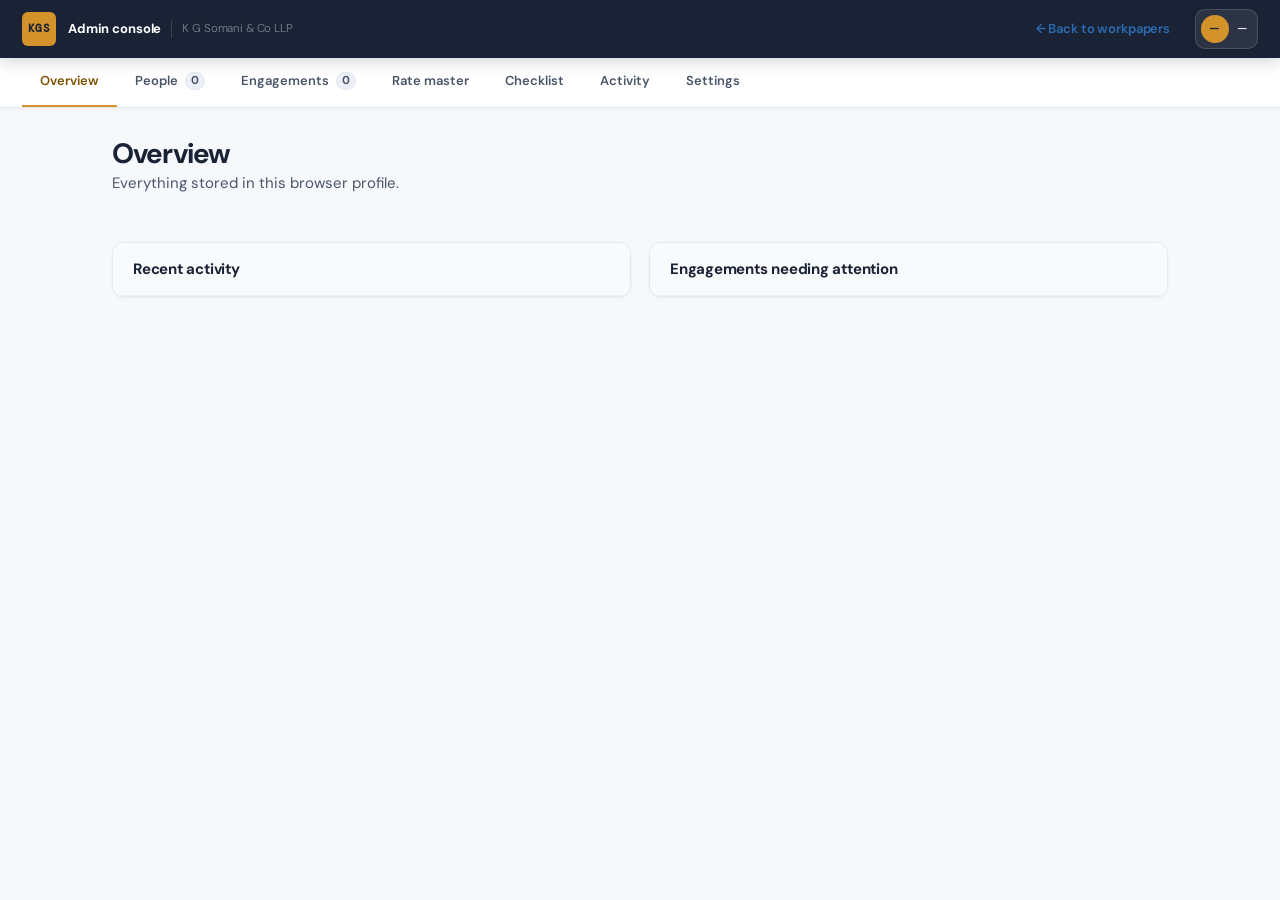
==== commit c4edd922: "C" ====
--- a/admin.html
+++ b/admin.html
@@ -81,10 +81,10 @@
       <input class="inp" id="u-search" placeholder="Search name or email">
       <select class="inp" id="u-role" style="max-width:190px">
         <option value="all">All roles</option>
-        <option value="admin">Administrator</option>
+        <option value="partner">Partner</option>
         <option value="manager">Manager</option>
-        <option value="preparer">Preparer</option>
-        <option value="viewer">Read only</option>
+        <option value="article">Article</option>
+        
       </select>
       <select class="inp" id="u-status" style="max-width:170px">
         <option value="all">All statuses</option>
--- a/css/base.css
+++ b/css/base.css
@@ -1,589 +1,379 @@
 /* ============================================================
-   BASE.CSS — KGS Ind AS 12 Workpaper Design System
-   Enterprise-grade, unified design tokens for every page.
-
-   Colour semantics (never decorative):
-     indigo  = interactive / brand
-     emerald = DTA / deferred tax asset / credit
-     rose    = DTL / deferred tax liability / charge
-     amber   = auditor flag / warning
+   BASE.CSS — KGS Tax Provision · Design System v4
+   Palette: slate-navy (trust) + pure white surfaces + amber accent
+   Type: DM Sans (body) + DM Mono (figures)
    ============================================================ */
 
-@import url('https://fonts.googleapis.com/css2?family=Inter:ital,opsz,wght@0,14..32,300;0,14..32,400;0,14..32,500;0,14..32,600;0,14..32,700;1,14..32,400&family=JetBrains+Mono:wght@400;500;600&family=Playfair+Display:wght@600&display=swap');
-
-/* ── Tokens ─────────────────────────────────────────────── */
+@import url('https://fonts.googleapis.com/css2?family=DM+Sans:ital,opsz,wght@0,9..40,300;0,9..40,400;0,9..40,500;0,9..40,600;0,9..40,700;1,9..40,400&family=DM+Mono:wght@400;500&display=swap');
+
 :root {
-  /* Surface */
-  --bg:        #f8f9fb;
-  --bg-2:      #f1f3f7;
-  --card:      #ffffff;
-  --card-2:    #fafbfc;
-  --border:    #e2e5ea;
-  --border-2:  #eceef2;
-  --border-3:  #f4f5f7;
-
-  /* Ink */
-  --ink-950:   #0a0e14;
-  --ink-900:   #111827;
-  --ink-800:   #1f2937;
-  --ink-700:   #374151;
-  --ink-600:   #4b5563;
-  --ink-500:   #6b7280;
-  --ink-400:   #9ca3af;
-  --ink-300:   #d1d5db;
-  --ink-200:   #e5e7eb;
-  --ink-100:   #f3f4f6;
-
-  /* Brand — indigo */
-  --indigo-800: #1e3a6e;
-  --indigo-700: #2045a0;
-  --indigo-600: #2563eb;
-  --indigo-500: #3b82f6;
-  --indigo-400: #60a5fa;
-  --indigo-200: #bfdbfe;
-  --indigo-100: #dbeafe;
-  --indigo-50:  #eff6ff;
-
-  /* DTA — emerald */
-  --dta:        #059669;
-  --dta-600:    #047857;
-  --dta-bg:     #ecfdf5;
-  --dta-bd:     #a7f3d0;
-  --dta-text:   #065f46;
-
-  /* DTL — rose */
-  --dtl:        #e11d48;
-  --dtl-600:    #be123c;
-  --dtl-bg:     #fff1f2;
-  --dtl-bd:     #fecdd3;
-  --dtl-text:   #9f1239;
-
-  /* Flag — amber */
-  --flag:       #d97706;
-  --flag-600:   #b45309;
-  --flag-bg:    #fffbeb;
-  --flag-bd:    #fde68a;
-  --flag-text:  #92400e;
-
-  /* Typography */
-  --font:       'Inter', system-ui, -apple-system, sans-serif;
-  --mono:       'JetBrains Mono', ui-monospace, monospace;
-  --display:    'Playfair Display', Georgia, serif;
-
-  /* Type scale */
+  /* ── Palette ── */
+  --navy:       #1a2236;
+  --navy-2:     #243047;
+  --navy-3:     #2e3d5a;
+  --slate:      #4a5568;
+  --slate-2:    #718096;
+  --slate-3:    #a0aec0;
+
+  --amber:      #d4932a;
+  --amber-2:    #e8a83a;
+  --amber-bg:   #fef7eb;
+  --amber-bd:   #f6d99a;
+  --amber-text: #7d5100;
+
+  --emerald:    #2f855a;
+  --emerald-bg: #f0fff4;
+  --emerald-bd: #9ae6b4;
+  --emerald-tx: #1c4a35;
+
+  --rose:       #c53030;
+  --rose-bg:    #fff5f5;
+  --rose-bd:    #feb2b2;
+  --rose-tx:    #742a2a;
+
+  --sky:        #2b6cb0;
+  --sky-bg:     #ebf8ff;
+  --sky-bd:     #90cdf4;
+  --sky-tx:     #2a4365;
+
+  /* ── Surfaces ── */
+  --bg:         #f7f8fc;
+  --bg-2:       #edf0f7;
+  --surface:    #ffffff;
+  --surface-2:  #f9fafb;
+  --border:     #e2e8f0;
+  --border-2:   #edf2f7;
+
+  /* ── Type ── */
+  --font:  'DM Sans', system-ui, -apple-system, sans-serif;
+  --mono:  'DM Mono', ui-monospace, monospace;
+
+  /* ── Scale ── */
   --fs-2xs: 10px;
-  --fs-xs:  11px;
-  --fs-sm:  12px;
-  --fs-base:13.5px;
-  --fs-md:  14.5px;
-  --fs-lg:  17px;
+  --fs-xs:  11.5px;
+  --fs-sm:  13px;
+  --fs-base:14px;
+  --fs-md:  15px;
+  --fs-lg:  18px;
   --fs-xl:  22px;
   --fs-2xl: 28px;
-  --fs-3xl: 36px;
-
-  /* Radius */
+
+  /* ── Shape ── */
   --r-xs: 3px;
-  --r-sm: 5px;
-  --r:    8px;
-  --r-md: 10px;
-  --r-lg: 14px;
-  --r-xl: 20px;
-
-  /* Shadows */
-  --sh-xs: 0 1px 2px rgba(17, 24, 39, .05);
-  --sh-sm: 0 1px 3px rgba(17, 24, 39, .08), 0 1px 2px rgba(17, 24, 39, .04);
-  --sh:    0 4px 12px rgba(17, 24, 39, .08), 0 1px 4px rgba(17, 24, 39, .04);
-  --sh-md: 0 8px 24px rgba(17, 24, 39, .10), 0 2px 8px rgba(17, 24, 39, .04);
-  --sh-lg: 0 20px 48px rgba(17, 24, 39, .14), 0 4px 12px rgba(17, 24, 39, .06);
-  --sh-xl: 0 32px 72px rgba(17, 24, 39, .20), 0 8px 20px rgba(17, 24, 39, .08);
-
-  /* Layout */
-  --hh:  56px;    /* header height */
-  --sw:  252px;   /* sidebar width */
-  --tw:  272px;   /* tally rail width */
-
-  /* Motion */
-  --ease:        120ms cubic-bezier(.4, 0, .2, 1);
-  --ease-out:    280ms cubic-bezier(.16, 1, .3, 1);
-  --ease-spring: 400ms cubic-bezier(.34, 1.56, .64, 1);
-  --ease-slow:   500ms cubic-bezier(.16, 1, .3, 1);
-}
-
-/* ── Reset ────────────────────────────────────────────────── */
-*, *::before, *::after { box-sizing: border-box; margin: 0; padding: 0; }
-html { -webkit-text-size-adjust: 100%; scroll-behavior: smooth; }
-
+  --r-sm: 6px;
+  --r:    10px;
+  --r-md: 12px;
+  --r-lg: 16px;
+
+  /* ── Shadow ── */
+  --sh-xs: 0 1px 3px rgba(26,34,54,.06);
+  --sh-sm: 0 2px 8px rgba(26,34,54,.08), 0 1px 3px rgba(26,34,54,.04);
+  --sh:    0 4px 16px rgba(26,34,54,.09), 0 1px 4px rgba(26,34,54,.04);
+  --sh-md: 0 8px 28px rgba(26,34,54,.11), 0 2px 8px rgba(26,34,54,.04);
+  --sh-lg: 0 20px 56px rgba(26,34,54,.15), 0 4px 12px rgba(26,34,54,.06);
+
+  /* ── Layout ── */
+  --hh: 58px;
+
+  /* ── Motion ── */
+  --ease:    120ms cubic-bezier(.4,0,.2,1);
+  --ease-out:280ms cubic-bezier(.16,1,.3,1);
+  --spring:  400ms cubic-bezier(.34,1.56,.64,1);
+}
+
+/* ── Reset ── */
+*,*::before,*::after { box-sizing:border-box; margin:0; padding:0; }
+html { -webkit-text-size-adjust:100%; }
 body {
   font-family: var(--font);
   font-size: var(--fs-base);
-  line-height: 1.55;
-  color: var(--ink-800);
+  line-height: 1.6;
+  color: var(--navy);
   background: var(--bg);
   -webkit-font-smoothing: antialiased;
-  -moz-osx-font-smoothing: grayscale;
-  font-variant-numeric: tabular-nums;
-}
-
-input, select, button, textarea { font: inherit; color: inherit; }
-a { color: var(--indigo-600); text-decoration: none; }
+}
+input,select,button,textarea { font:inherit; color:inherit; }
+a { color: var(--sky); text-decoration: none; }
 a:hover { text-decoration: underline; }
 
-/* ── Scrollbar ──────────────────────────────────────────── */
+/* ── Scrollbar ── */
 * { scrollbar-width: thin; scrollbar-color: var(--border) transparent; }
-*::-webkit-scrollbar { width: 6px; height: 6px; }
-*::-webkit-scrollbar-track { background: transparent; }
-*::-webkit-scrollbar-thumb { background: var(--ink-200); border-radius: 20px; }
-*::-webkit-scrollbar-thumb:hover { background: var(--ink-300); }
-*::-webkit-scrollbar-corner { background: transparent; }
-
-/* ── Focus ──────────────────────────────────────────────── */
-:focus-visible {
-  outline: 2px solid var(--indigo-600);
-  outline-offset: 2px;
-  border-radius: var(--r-xs);
-}
-.btn:focus-visible { outline: 2px solid var(--indigo-600); outline-offset: 2px; }
-.btn-brand:focus-visible, .acct-btn:focus-visible { outline-color: rgba(255,255,255,.8); }
-
-/* ── Motion tokens ──────────────────────────────────────── */
-@keyframes rise-in   { from { opacity: 0; transform: translateY(8px); } to { opacity: 1; transform: none; } }
-@keyframes fade-in   { from { opacity: 0; } to { opacity: 1; } }
-@keyframes scale-in  { from { opacity: 0; transform: scale(.96); } to { opacity: 1; transform: none; } }
-@keyframes slide-right { from { opacity: 0; transform: translateX(-8px); } to { opacity: 1; transform: none; } }
-@keyframes pop-in    { from { opacity: 0; transform: scale(.92) translateY(6px); } to { opacity: 1; transform: none; } }
-@keyframes shimmer   { from { background-position: -600px 0; } to { background-position: 600px 0; } }
-@keyframes tick-draw { from { stroke-dashoffset: 30; } to { stroke-dashoffset: 0; } }
-@keyframes toast-in  { from { opacity: 0; transform: translateY(12px) scale(.95); } to { opacity: 1; transform: none; } }
-
-.skel {
-  background: linear-gradient(90deg, var(--bg-2) 25%, var(--border-2) 50%, var(--bg-2) 75%);
-  background-size: 800px 100%;
-  animation: shimmer 1.6s ease infinite;
-  border-radius: var(--r-sm);
-}
-
-@media (prefers-reduced-motion: reduce) {
-  *, *::before, *::after {
-    animation-duration: .01ms !important;
-    animation-iteration-count: 1 !important;
-    transition-duration: .01ms !important;
-  }
-}
-
-/* ── Accessibility ──────────────────────────────────────── */
-.sr-only {
-  position: absolute; width: 1px; height: 1px; padding: 0; margin: -1px;
-  overflow: hidden; clip: rect(0,0,0,0); white-space: nowrap; border: 0;
-}
-.skip {
-  position: absolute; left: 8px; top: -64px; z-index: 9999;
-  background: var(--ink-900); color: #fff;
-  padding: 10px 18px; border-radius: var(--r);
-  font-size: var(--fs-sm); font-weight: 600; letter-spacing: -.01em;
-  transition: top var(--ease);
-}
-.skip:focus { top: 8px; text-decoration: none; }
-
-/* ── Typography helpers ─────────────────────────────────── */
-.num, .mono {
-  font-family: var(--mono);
-  font-variant-numeric: tabular-nums;
-  letter-spacing: -.3px;
-}
-.eyebrow {
-  font-family: var(--mono);
-  font-size: var(--fs-2xs);
-  font-weight: 500;
-  letter-spacing: .12em;
-  text-transform: uppercase;
-  color: var(--ink-400);
-}
-h1, h2, h3, h4 { font-weight: 600; letter-spacing: -.025em; color: var(--ink-900); line-height: 1.2; }
-.h-page { font-size: var(--fs-2xl); font-weight: 700; letter-spacing: -.035em; }
-.h-sec  { font-size: var(--fs-lg); font-weight: 600; }
-.lede   { color: var(--ink-500); font-size: var(--fs-md); max-width: 66ch; line-height: 1.6; }
-
-/* ── Buttons ────────────────────────────────────────────── */
+*::-webkit-scrollbar { width:5px; height:5px; }
+*::-webkit-scrollbar-track { background:transparent; }
+*::-webkit-scrollbar-thumb { background:var(--border); border-radius:20px; }
+*::-webkit-scrollbar-thumb:hover { background:var(--slate-3); }
+
+/* ── Focus ── */
+:focus-visible { outline:2px solid var(--amber); outline-offset:2px; border-radius:var(--r-xs); }
+.btn:focus-visible { outline:2px solid var(--amber); outline-offset:2px; }
+
+/* ── Animations ── */
+@keyframes rise   { from { opacity:0; transform:translateY(10px); } to { opacity:1; transform:none; } }
+@keyframes fade   { from { opacity:0; } to { opacity:1; } }
+@keyframes pop    { from { opacity:0; transform:scale(.94) translateY(8px); } to { opacity:1; transform:none; } }
+@keyframes toast-in { from { opacity:0; transform:translateY(14px) scale(.96); } to { opacity:1; transform:none; } }
+
+@media (prefers-reduced-motion:reduce) {
+  *,*::before,*::after { animation-duration:.01ms !important; transition-duration:.01ms !important; }
+}
+
+/* ── A11y ── */
+.sr-only { position:absolute; width:1px; height:1px; padding:0; margin:-1px; overflow:hidden; clip:rect(0,0,0,0); white-space:nowrap; border:0; }
+.skip { position:absolute; left:8px; top:-64px; z-index:9999; background:var(--navy); color:#fff; padding:10px 18px; border-radius:var(--r); font-size:var(--fs-sm); font-weight:600; transition:top var(--ease); }
+.skip:focus { top:8px; }
+
+/* ── Typography ── */
+.num,.mono { font-family:var(--mono); font-variant-numeric:tabular-nums; }
+.eyebrow { font-size:var(--fs-2xs); font-weight:600; letter-spacing:.1em; text-transform:uppercase; color:var(--slate-2); font-family:var(--mono); }
+h1,h2,h3,h4 { font-weight:700; letter-spacing:-.02em; color:var(--navy); line-height:1.25; }
+.h-page { font-size:var(--fs-2xl); font-weight:700; letter-spacing:-.03em; }
+.lede { color:var(--slate); font-size:var(--fs-md); line-height:1.65; }
+
+/* ── Buttons ── */
 .btn {
-  display: inline-flex; align-items: center; justify-content: center; gap: 6px;
-  padding: 7px 14px;
-  border: 1px solid transparent;
-  border-radius: var(--r);
-  font-size: var(--fs-sm); font-weight: 600; letter-spacing: -.01em;
-  cursor: pointer; white-space: nowrap; position: relative;
-  transition: background var(--ease), border-color var(--ease), color var(--ease),
-              box-shadow var(--ease-out), transform var(--ease-out);
-  -webkit-user-select: none; user-select: none;
-}
-.btn:disabled { opacity: .42; cursor: not-allowed; pointer-events: none; }
-.btn:not(:disabled):active { transform: translateY(1px) scale(.984); transition-duration: 60ms; }
-
-.btn-primary {
-  background: var(--indigo-600); color: #fff;
-  box-shadow: 0 1px 2px rgba(37, 99, 235, .25), inset 0 1px 0 rgba(255,255,255,.14);
-}
-.btn-primary:not(:disabled):hover {
-  background: var(--indigo-700);
-  box-shadow: 0 4px 12px rgba(37, 99, 235, .35), inset 0 1px 0 rgba(255,255,255,.14);
-  transform: translateY(-1px);
-}
-
-.btn-solid { background: var(--ink-800); color: #fff; }
-.btn-solid:not(:disabled):hover { background: var(--ink-900); box-shadow: var(--sh); transform: translateY(-1px); }
-
-.btn-line {
-  background: var(--card); border-color: var(--border); color: var(--ink-700);
-  box-shadow: var(--sh-xs);
-}
-.btn-line:not(:disabled):hover { border-color: var(--ink-300); background: var(--bg); color: var(--ink-900); box-shadow: var(--sh-sm); transform: translateY(-1px); }
-
-.btn-quiet { background: transparent; color: var(--ink-500); }
-.btn-quiet:not(:disabled):hover { background: var(--bg-2); color: var(--ink-900); }
-
-.btn-danger { background: var(--dtl); color: #fff; }
-.btn-danger:not(:disabled):hover { background: var(--dtl-600); }
-
-.btn-danger-line { background: var(--card); border-color: var(--dtl-bd); color: var(--dtl-text); }
-.btn-danger-line:not(:disabled):hover { background: var(--dtl-bg); }
-
-/* On dark header */
-.btn-brand {
-  background: rgba(255,255,255,.09);
-  border-color: rgba(255,255,255,.14);
-  color: rgba(255,255,255,.85);
-}
-.btn-brand:not(:disabled):hover { background: rgba(255,255,255,.18); color: #fff; border-color: rgba(255,255,255,.24); }
-
-.btn-sm { padding: 4px 10px; font-size: var(--fs-xs); border-radius: var(--r-sm); }
-.btn-lg { padding: 10px 20px; font-size: var(--fs-md); border-radius: var(--r); }
-.btn-block { width: 100%; }
-.btn-icon { padding: 0; width: 32px; height: 32px; border-radius: var(--r); }
-
-/* ── Form controls ──────────────────────────────────────── */
-.field { display: flex; flex-direction: column; gap: 5px; min-width: 0; }
-
-.lbl {
-  font-size: var(--fs-xs); font-weight: 600;
-  color: var(--ink-600); letter-spacing: -.005em;
-  display: flex; align-items: center; gap: 5px;
-}
-.req { color: var(--dtl); font-weight: 700; }
-.opt { color: var(--ink-400); font-weight: 400; font-size: var(--fs-2xs); }
+  display:inline-flex; align-items:center; justify-content:center; gap:6px;
+  padding:8px 16px; border:1.5px solid transparent; border-radius:var(--r-sm);
+  font-size:var(--fs-sm); font-weight:600; letter-spacing:-.01em;
+  cursor:pointer; white-space:nowrap; position:relative;
+  transition:background var(--ease), border-color var(--ease), color var(--ease), box-shadow var(--ease-out), transform var(--ease-out);
+  user-select:none;
+}
+.btn:disabled { opacity:.4; cursor:not-allowed; pointer-events:none; }
+.btn:not(:disabled):active { transform:translateY(1px) scale(.982); }
+
+.btn-primary { background:var(--navy); border-color:var(--navy); color:#fff; }
+.btn-primary:not(:disabled):hover { background:var(--navy-2); border-color:var(--navy-2); box-shadow:var(--sh-sm); transform:translateY(-1px); }
+
+.btn-amber { background:var(--amber); border-color:var(--amber); color:#fff; }
+.btn-amber:not(:disabled):hover { background:var(--amber-2); box-shadow:0 4px 14px rgba(212,147,42,.35); transform:translateY(-1px); }
+
+.btn-line { background:var(--surface); border-color:var(--border); color:var(--navy); box-shadow:var(--sh-xs); }
+.btn-line:not(:disabled):hover { border-color:var(--slate-3); background:var(--bg); transform:translateY(-1px); }
+
+.btn-ghost { background:transparent; border-color:transparent; color:var(--slate); }
+.btn-ghost:not(:disabled):hover { background:var(--bg-2); color:var(--navy); }
+
+.btn-danger { background:var(--rose); border-color:var(--rose); color:#fff; }
+.btn-danger:not(:disabled):hover { background:#b91c1c; }
+
+.btn-danger-line { background:var(--surface); border-color:var(--rose-bd); color:var(--rose-tx); }
+.btn-danger-line:not(:disabled):hover { background:var(--rose-bg); }
+
+/* dark header variant */
+.btn-hdr { background:rgba(255,255,255,.09); border-color:rgba(255,255,255,.16); color:rgba(255,255,255,.88); }
+.btn-hdr:not(:disabled):hover { background:rgba(255,255,255,.18); color:#fff; }
+
+.btn-sm { padding:5px 11px; font-size:var(--fs-xs); border-radius:var(--r-xs); }
+.btn-lg { padding:11px 22px; font-size:var(--fs-md); }
+.btn-icon { padding:0; width:34px; height:34px; }
+.btn-block { width:100%; }
+
+/* ── Inputs ── */
+.field { display:flex; flex-direction:column; gap:5px; }
+.lbl { font-size:var(--fs-xs); font-weight:600; color:var(--slate); letter-spacing:.01em; display:flex; align-items:center; gap:5px; }
+.req { color:var(--rose); }
+.opt { color:var(--slate-3); font-weight:400; font-size:var(--fs-2xs); }
 
 .inp {
-  width: 100%;
-  padding: 8px 11px;
-  background: var(--card);
-  border: 1px solid var(--border);
-  border-radius: var(--r-sm);
-  font-size: var(--fs-base);
-  color: var(--ink-900);
-  box-shadow: var(--sh-xs);
-  transition: border-color var(--ease), box-shadow var(--ease);
-}
-.inp::placeholder { color: var(--ink-300); }
-.inp:hover:not(:disabled):not(:focus) { border-color: var(--ink-300); }
-.inp:focus {
-  border-color: var(--indigo-500);
-  box-shadow: 0 0 0 3px rgba(59, 130, 246, .15);
-  outline: none;
-}
-.inp:focus-visible { outline: 2px solid var(--indigo-600); outline-offset: 1px; }
-.inp:disabled, .inp[readonly] { background: var(--bg-2); color: var(--ink-500); cursor: not-allowed; }
-.inp.num, .inp[type=number] { font-family: var(--mono); text-align: right; }
-.inp.bad { border-color: var(--dtl); }
-.inp.bad:focus { box-shadow: 0 0 0 3px rgba(225, 29, 72, .12); }
+  width:100%; padding:9px 12px;
+  background:var(--surface); border:1.5px solid var(--border);
+  border-radius:var(--r-sm); font-size:var(--fs-base); color:var(--navy);
+  transition:border-color var(--ease), box-shadow var(--ease);
+  box-shadow:var(--sh-xs);
+}
+.inp::placeholder { color:var(--slate-3); }
+.inp:hover:not(:focus):not(:disabled) { border-color:var(--slate-3); }
+.inp:focus { border-color:var(--amber); box-shadow:0 0 0 3px rgba(212,147,42,.15); outline:none; }
+.inp:disabled,.inp[readonly] { background:var(--bg-2); color:var(--slate-2); cursor:not-allowed; }
+.inp.num,.inp[type=number] { font-family:var(--mono); text-align:right; }
+.inp.bad { border-color:var(--rose); }
+.inp.bad:focus { box-shadow:0 0 0 3px rgba(197,48,48,.12); }
 
 select.inp {
-  cursor: pointer; text-align: left; -webkit-appearance: none; appearance: none;
-  background-image: url("data:image/svg+xml,%3Csvg xmlns='http://www.w3.org/2000/svg' width='10' height='6' viewBox='0 0 10 6'%3E%3Cpath d='M1 1l4 4 4-4' stroke='%239ca3af' stroke-width='1.5' fill='none' stroke-linecap='round'/%3E%3C/svg%3E");
-  background-repeat: no-repeat; background-position: right 11px center; padding-right: 30px;
-}
-textarea.inp { text-align: left; resize: vertical; min-height: 80px; font-family: var(--font); }
-
-.hint { font-size: var(--fs-xs); color: var(--ink-400); line-height: 1.5; }
-.err-txt { font-size: var(--fs-xs); color: var(--dtl-text); font-weight: 500; }
+  cursor:pointer; appearance:none;
+  background-image:url("data:image/svg+xml,%3Csvg xmlns='http://www.w3.org/2000/svg' width='10' height='6'%3E%3Cpath d='M1 1l4 4 4-4' stroke='%23718096' stroke-width='1.5' fill='none' stroke-linecap='round'/%3E%3C/svg%3E");
+  background-repeat:no-repeat; background-position:right 11px center; padding-right:30px;
+}
+textarea.inp { resize:vertical; min-height:80px; font-family:var(--font); text-align:left; }
+
+.hint { font-size:var(--fs-xs); color:var(--slate-2); line-height:1.5; }
+.err-txt { font-size:var(--fs-xs); color:var(--rose-tx); font-weight:600; }
 
 /* Field grids */
-.fg { display: grid; gap: 14px; }
-.fg.c2 { grid-template-columns: repeat(2, minmax(0, 1fr)); }
-.fg.c3 { grid-template-columns: repeat(3, minmax(0, 1fr)); }
-.fg.c4 { grid-template-columns: repeat(4, minmax(0, 1fr)); }
-.sp2 { grid-column: span 2; }
-.sp3 { grid-column: span 3; }
-
-@media (max-width: 1080px) { .fg.c4 { grid-template-columns: repeat(2, minmax(0, 1fr)); } }
-@media (max-width: 900px)  { .fg.c3 { grid-template-columns: repeat(2, minmax(0, 1fr)); } }
-@media (max-width: 640px)  { .fg.c2, .fg.c3, .fg.c4 { grid-template-columns: minmax(0, 1fr); } }
-
-/* Toggle / switch */
-.sw { position: relative; display: inline-flex; align-items: center; gap: 9px; cursor: pointer; font-size: var(--fs-sm); font-weight: 500; }
-.sw input { position: absolute; opacity: 0; width: 38px; height: 22px; margin: 0; cursor: pointer; }
-.sw-track { width: 38px; height: 22px; border-radius: 11px; background: var(--ink-200); transition: background var(--ease); flex: none; }
-.sw-track::after { content: ''; display: block; width: 16px; height: 16px; border-radius: 50%; background: #fff; margin: 3px; box-shadow: 0 1px 3px rgba(0,0,0,.15); transition: transform var(--ease-spring); }
-.sw input:checked + .sw-track { background: var(--indigo-600); }
-.sw input:checked + .sw-track::after { transform: translateX(16px); }
-
-/* ── Cards ──────────────────────────────────────────────── */
+.fg { display:grid; gap:16px; }
+.fg.c2 { grid-template-columns:repeat(2,minmax(0,1fr)); }
+.fg.c3 { grid-template-columns:repeat(3,minmax(0,1fr)); }
+.fg.c4 { grid-template-columns:repeat(4,minmax(0,1fr)); }
+.sp2 { grid-column:span 2; }
+@media(max-width:1080px){.fg.c4{grid-template-columns:repeat(2,minmax(0,1fr));}}
+@media(max-width:900px){.fg.c3{grid-template-columns:repeat(2,minmax(0,1fr));}}
+@media(max-width:640px){.fg.c2,.fg.c3,.fg.c4{grid-template-columns:minmax(0,1fr);}}
+
+/* Switch */
+.sw { display:inline-flex; align-items:center; gap:10px; cursor:pointer; font-size:var(--fs-sm); font-weight:500; }
+.sw input { position:absolute; opacity:0; width:40px; height:22px; margin:0; cursor:pointer; }
+.sw-track { width:40px; height:22px; border-radius:11px; background:var(--border); transition:background var(--ease); flex:none; position:relative; }
+.sw-track::after { content:''; display:block; width:16px; height:16px; border-radius:50%; background:#fff; position:absolute; top:3px; left:3px; box-shadow:0 1px 3px rgba(0,0,0,.18); transition:transform var(--spring); }
+.sw input:checked+.sw-track { background:var(--amber); }
+.sw input:checked+.sw-track::after { transform:translateX(18px); }
+
+/* ── Cards ── */
 .card {
-  background: var(--card);
-  border: 1px solid var(--border);
-  border-radius: var(--r-md);
-  box-shadow: var(--sh-xs);
-  margin-bottom: 16px;
-  overflow: hidden;
-  animation: rise-in 320ms var(--ease-out) both;
-  transition: box-shadow var(--ease-out), border-color var(--ease-out), transform var(--ease-out);
-}
-.card:hover { box-shadow: var(--sh-sm); border-color: var(--ink-300); }
-
+  background:var(--surface); border:1.5px solid var(--border);
+  border-radius:var(--r-md); box-shadow:var(--sh-xs);
+  margin-bottom:18px; overflow:hidden;
+  animation:rise 300ms var(--ease-out) both;
+  transition:box-shadow var(--ease-out), border-color var(--ease-out);
+}
+.card:hover { box-shadow:var(--sh-sm); }
 .card-hdr {
-  display: flex; align-items: center; justify-content: space-between; gap: 12px;
-  padding: 13px 18px;
-  border-bottom: 1px solid var(--border-2);
-  background: linear-gradient(180deg, var(--card-2), var(--card));
-  flex-wrap: wrap;
-  position: relative;
-}
-.card-hdr::after {
-  content: ''; position: absolute; top: 0; left: 0; right: 0; height: 2px;
-  background: linear-gradient(90deg, var(--indigo-600), var(--indigo-400) 50%, transparent);
-  opacity: .5;
-}
-.card-title { display: flex; align-items: center; gap: 8px; font-size: var(--fs-md); font-weight: 600; color: var(--ink-900); letter-spacing: -.015em; }
-.card-sub { font-size: var(--fs-xs); color: var(--ink-400); margin-top: 2px; font-weight: 400; }
-.card-body { padding: 18px; }
-.card-body-flush { padding: 0; }
-.card-foot { padding: 11px 18px; border-top: 1px solid var(--border-2); background: var(--card-2); display: flex; align-items: center; justify-content: space-between; gap: 10px; flex-wrap: wrap; }
-
-/* Workpaper cross-ref chip */
-.wpref {
-  font-family: var(--mono); font-size: var(--fs-xs); font-weight: 600;
-  color: var(--indigo-600); background: var(--indigo-50);
-  border: 1px solid var(--indigo-100);
-  padding: 2px 7px; border-radius: var(--r-xs);
-  letter-spacing: .02em; white-space: nowrap;
-}
-
-/* Icon badge */
-.cico {
-  width: 26px; height: 26px; border-radius: var(--r-sm);
-  display: grid; place-items: center;
-  font-size: 11px; font-weight: 700; flex: none;
-}
-.cico-indigo { background: var(--indigo-100); color: var(--indigo-700); }
-.cico-dta    { background: var(--dta-bg); color: var(--dta-600); }
-.cico-dtl    { background: var(--dtl-bg); color: var(--dtl-text); }
-.cico-flag   { background: var(--flag-bg); color: var(--flag-600); }
-
-/* ── Badges & pills ─────────────────────────────────────── */
-.badge {
-  display: inline-flex; align-items: center; gap: 4px;
-  padding: 2px 8px; border-radius: 20px;
-  font-size: var(--fs-xs); font-weight: 600; letter-spacing: .01em;
-  border: 1px solid transparent; white-space: nowrap;
-}
-.badge-neutral { background: var(--bg-2); color: var(--ink-600); border-color: var(--border); }
-.badge-indigo  { background: var(--indigo-50); color: var(--indigo-700); border-color: var(--indigo-100); }
-.badge-dta     { background: var(--dta-bg); color: var(--dta-text); border-color: var(--dta-bd); }
-.badge-dtl     { background: var(--dtl-bg); color: var(--dtl-text); border-color: var(--dtl-bd); }
-.badge-flag    { background: var(--flag-bg); color: var(--flag-text); border-color: var(--flag-bd); }
-.badge-draft   { background: var(--bg-2); color: var(--ink-500); border-color: var(--border); }
-.badge-review  { background: var(--flag-bg); color: var(--flag-text); border-color: var(--flag-bd); }
-.badge-signed  { background: var(--dta-bg); color: var(--dta-text); border-color: var(--dta-bd); }
-
-.pill {
-  display: inline-flex; align-items: center;
-  padding: 2px 8px; border-radius: var(--r-sm);
-  font-family: var(--mono); font-size: var(--fs-xs); font-weight: 600;
-  border: 1px solid transparent;
-}
-.pill-dta  { background: var(--dta-bg); color: var(--dta-text); border-color: var(--dta-bd); }
-.pill-dtl  { background: var(--dtl-bg); color: var(--dtl-text); border-color: var(--dtl-bd); }
-.pill-none { background: var(--bg-2); color: var(--ink-400); border-color: var(--border); }
-.pill-flag { background: var(--flag-bg); color: var(--flag-text); border-color: var(--flag-bd); }
-.pill-blue { background: var(--indigo-50); color: var(--indigo-700); border-color: var(--indigo-100); }
-
-.txt-dta  { color: var(--dta-text); }
-.txt-dtl  { color: var(--dtl-text); }
-.txt-flag { color: var(--flag-text); }
-.txt-mute { color: var(--ink-400); }
-.txt-indigo { color: var(--indigo-600); }
-
-/* ── Notices ────────────────────────────────────────────── */
-.notice {
-  display: flex; gap: 10px; align-items: flex-start;
-  padding: 11px 14px; border-radius: var(--r);
-  border: 1px solid; border-left-width: 3px;
-  font-size: var(--fs-sm); line-height: 1.6;
-  margin-bottom: 16px;
-  animation: rise-in 260ms var(--ease-out) both;
-}
-.notice-tag { font-family: var(--mono); font-size: var(--fs-2xs); font-weight: 600; letter-spacing: .08em; text-transform: uppercase; flex: none; padding-top: 1px; }
-.notice-info  { background: var(--indigo-50); border-color: var(--indigo-100); border-left-color: var(--indigo-600); color: var(--indigo-700); }
-.notice-warn  { background: var(--flag-bg); border-color: var(--flag-bd); border-left-color: var(--flag); color: var(--flag-text); }
-.notice-err   { background: var(--dtl-bg); border-color: var(--dtl-bd); border-left-color: var(--dtl); color: var(--dtl-text); }
-.notice-ok    { background: var(--dta-bg); border-color: var(--dta-bd); border-left-color: var(--dta); color: var(--dta-text); }
-.notice strong { font-weight: 600; }
-
-/* ── Workpaper tables ───────────────────────────────────── */
-.tbl-scroll { overflow-x: auto; -webkit-overflow-scrolling: touch; border-radius: var(--r-sm); }
-
-table.wt {
-  width: 100%; border-collapse: separate; border-spacing: 0;
-  font-size: var(--fs-sm);
-}
-table.wt th {
-  text-align: left; padding: 9px 13px;
-  background: var(--bg-2);
-  border-bottom: 1px solid var(--border);
-  font-size: var(--fs-2xs); font-weight: 700;
-  letter-spacing: .07em; text-transform: uppercase;
-  color: var(--ink-500); white-space: nowrap;
-  vertical-align: bottom;
-  position: sticky; top: 0; z-index: 2;
-}
-table.wt th .th-sub { display: block; font-weight: 400; font-size: var(--fs-2xs); text-transform: none; letter-spacing: 0; color: var(--ink-400); margin-top: 2px; }
-
-table.wt td {
-  padding: 8px 13px;
-  border-bottom: 1px solid var(--border-3);
-  vertical-align: middle;
-  transition: background var(--ease);
-}
-table.wt tbody tr td:first-child { border-left: 2px solid transparent; transition: border-color var(--ease); }
-table.wt tbody tr:hover td { background: var(--indigo-50); }
-table.wt tbody tr:hover td:first-child { border-left-color: var(--indigo-500); }
-table.wt tbody tr:nth-child(even) td { background: rgba(248, 249, 251, .6); }
-table.wt tbody tr:nth-child(even):hover td { background: var(--indigo-50); }
-table.wt tbody tr:last-child td { border-bottom: 1px solid var(--border-2); }
-
-table.wt .r { text-align: right; }
-table.wt .c { text-align: center; }
-table.wt td.r, table.wt td.figure { font-family: var(--mono); font-variant-numeric: tabular-nums; }
-table.wt .rn { font-family: var(--mono); font-size: var(--fs-2xs); color: var(--ink-300); text-align: right; }
-
-table.wt tfoot td, table.wt tr.row-sub td {
-  background: var(--bg-2);
-  font-weight: 600;
-  border-top: 1px solid var(--border);
-  border-bottom: 1px solid var(--border-2);
-}
-table.wt tr.row-total td {
-  background: linear-gradient(135deg, var(--ink-900), var(--ink-800));
-  color: #fff; font-weight: 600;
-  border-top: 2px solid var(--ink-900); border-bottom: none;
-  font-size: var(--fs-base);
-}
-table.wt tr.row-total td.r { font-family: var(--mono); }
-table.wt tbody tr.row-total:hover td { background: var(--ink-950); }
-table.wt tr.row-indent td:first-child { padding-left: 30px; color: var(--ink-500); }
-table.wt tr.row-quiet td { color: var(--ink-400); }
-
-/* Inline table inputs */
-.ti {
-  width: 100%; padding: 4px 7px;
-  background: transparent; border: 1px solid transparent;
-  border-radius: var(--r-sm); font-size: var(--fs-sm);
-  color: var(--ink-900);
-  transition: background var(--ease), border-color var(--ease);
-}
-.ti:hover:not(:focus):not(:disabled) { background: var(--card); border-color: var(--border); }
-.ti:focus { background: var(--card); border-color: var(--indigo-500); box-shadow: 0 0 0 2px rgba(59,130,246,.12); outline: none; }
-.ti:disabled { color: var(--ink-400); cursor: not-allowed; }
-.ti.num { font-family: var(--mono); text-align: right; font-variant-numeric: tabular-nums; }
-.ti::placeholder { color: var(--ink-300); }
-.ti-note { font-size: var(--fs-xs); color: var(--ink-400); margin-top: 2px; padding-left: 7px; }
-
-/* Remove number spinners */
-.ti[type=number]::-webkit-outer-spin-button, .ti[type=number]::-webkit-inner-spin-button,
-.inp[type=number]::-webkit-outer-spin-button, .inp[type=number]::-webkit-inner-spin-button { -webkit-appearance: none; margin: 0; }
-.ti[type=number], .inp[type=number] { -moz-appearance: textfield; appearance: textfield; }
-
-.row-del {
-  width: 26px; height: 26px; display: inline-flex; align-items: center; justify-content: center;
-  background: transparent; border: 1px solid transparent; border-radius: var(--r-sm);
-  color: var(--ink-300); cursor: pointer; font-size: 15px; line-height: 1;
-  transition: all var(--ease);
-}
-.row-del:hover { background: var(--dtl-bg); border-color: var(--dtl-bd); color: var(--dtl); }
-
-.add-row {
-  display: flex; align-items: center; gap: 7px; width: 100%;
-  padding: 10px 18px; background: none; border: none;
-  border-top: 1.5px dashed var(--border); color: var(--indigo-600);
-  font-size: var(--fs-sm); font-weight: 600; cursor: pointer; text-align: left;
-  transition: background var(--ease), color var(--ease);
-}
-.add-row:hover { background: var(--indigo-50); }
-
-.empty-row td { padding: 32px 18px; text-align: center; color: var(--ink-400); font-size: var(--fs-sm); }
-
-/* ── Toasts ─────────────────────────────────────────────── */
-.toast-wrap {
-  position: fixed; bottom: 20px; right: 20px; z-index: 9000;
-  display: flex; flex-direction: column; gap: 8px; align-items: flex-end;
-  pointer-events: none;
-}
-.toast {
-  display: flex; align-items: center; gap: 10px;
-  min-width: 260px; max-width: 380px;
-  padding: 11px 14px;
-  background: var(--ink-900); color: #fff;
-  border-radius: var(--r); box-shadow: var(--sh-lg);
-  font-size: var(--fs-sm); font-weight: 500;
-  border-left: 3px solid var(--indigo-500);
-  animation: toast-in 320ms var(--ease-spring) both;
-  pointer-events: auto;
-}
-.toast.ok   { border-left-color: var(--dta); }
-.toast.err  { border-left-color: var(--dtl); }
-.toast.warn { border-left-color: var(--flag); }
-.toast-tag { font-family: var(--mono); font-size: var(--fs-2xs); font-weight: 600; letter-spacing: .08em; opacity: .6; flex: none; }
-.toast-x { background: none; border: none; color: rgba(255,255,255,.6); cursor: pointer; font-size: 16px; line-height: 1; padding: 2px 4px; margin-left: auto; flex: none; border-radius: var(--r-xs); }
-.toast-x:hover { color: #fff; background: rgba(255,255,255,.12); }
-.toast-out { opacity: 0; transform: translateX(16px); transition: all 200ms ease; }
-
-@media (max-width: 560px) {
-  .toast-wrap { left: 12px; right: 12px; bottom: 12px; align-items: stretch; }
-  .toast { min-width: 0; max-width: none; }
-}
-
-/* ── Modal ──────────────────────────────────────────────── */
-.modal-back {
-  position: fixed; inset: 0; z-index: 8000;
-  background: rgba(10, 14, 20, .55);
-  backdrop-filter: blur(3px);
-  display: flex; align-items: center; justify-content: center;
-  padding: 20px;
-  animation: fade-in 140ms ease;
-}
-.modal {
-  background: var(--card); border-radius: var(--r-lg);
-  box-shadow: var(--sh-xl);
-  width: 100%; max-width: 520px;
-  max-height: 88vh; display: flex; flex-direction: column;
-  animation: pop-in 260ms var(--ease-spring) both;
-}
-.modal.wide { max-width: 780px; }
-.modal-hdr { padding: 18px 22px; border-bottom: 1px solid var(--border-2); display: flex; align-items: flex-start; justify-content: space-between; gap: 12px; }
-.modal-body { padding: 22px; overflow-y: auto; flex: 1; }
-.modal-foot { padding: 14px 22px; border-top: 1px solid var(--border-2); background: var(--card-2); display: flex; justify-content: flex-end; gap: 8px; flex-wrap: wrap; border-radius: 0 0 var(--r-lg) var(--r-lg); }
-.modal-x { background: none; border: none; color: var(--ink-400); cursor: pointer; font-size: 20px; line-height: 1; padding: 3px 7px; border-radius: var(--r-sm); }
-.modal-x:hover { background: var(--bg-2); color: var(--ink-900); }
-
-/* ── Utilities ──────────────────────────────────────────── */
-.row { display: flex; align-items: center; gap: 8px; }
-.row-wrap { flex-wrap: wrap; }
-.spread { display: flex; align-items: center; justify-content: space-between; gap: 12px; }
-.grow { flex: 1 1 auto; min-width: 0; }
-.stack { display: flex; flex-direction: column; }
-.gap-4  { gap: 4px; }  .gap-8  { gap: 8px; }  .gap-12 { gap: 12px; } .gap-16 { gap: 16px; }
-.mt-8 { margin-top: 8px; } .mt-12 { margin-top: 12px; } .mt-16 { margin-top: 16px; } .mt-24 { margin-top: 24px; }
-.mb-0 { margin-bottom: 0; } .mb-8 { margin-bottom: 8px; } .mb-16 { margin-bottom: 16px; }
-.p-0 { padding: 0; }
-.nowrap { white-space: nowrap; }
-.divider { height: 1px; background: var(--border-2); border: none; margin: 18px 0; }
-.two-col { display: grid; grid-template-columns: repeat(2, minmax(0, 1fr)); gap: 18px; }
-@media (max-width: 900px) { .two-col { grid-template-columns: minmax(0, 1fr); } }
-.hide { display: none !important; }
+  display:flex; align-items:center; justify-content:space-between; gap:12px;
+  padding:14px 20px; border-bottom:1.5px solid var(--border-2);
+  background:var(--surface-2); flex-wrap:wrap;
+}
+.card-title { font-size:var(--fs-md); font-weight:700; color:var(--navy); display:flex; align-items:center; gap:9px; letter-spacing:-.015em; }
+.card-sub { font-size:var(--fs-xs); color:var(--slate-2); font-weight:400; letter-spacing:0; }
+.card-body { padding:20px; }
+.card-body-flush { padding:0; }
+.card-foot { padding:12px 20px; border-top:1.5px solid var(--border-2); background:var(--surface-2); display:flex; align-items:center; justify-content:space-between; gap:10px; flex-wrap:wrap; }
+
+/* Workpaper ref chip */
+.wpref { font-family:var(--mono); font-size:var(--fs-xs); font-weight:600; color:var(--sky-tx); background:var(--sky-bg); border:1px solid var(--sky-bd); padding:2px 8px; border-radius:var(--r-xs); letter-spacing:.03em; white-space:nowrap; }
+
+/* ── Badges ── */
+.badge { display:inline-flex; align-items:center; gap:4px; padding:3px 9px; border-radius:20px; font-size:var(--fs-xs); font-weight:600; border:1.5px solid transparent; white-space:nowrap; }
+.badge-neutral  { background:var(--bg-2); color:var(--slate); border-color:var(--border); }
+.badge-sky      { background:var(--sky-bg); color:var(--sky-tx); border-color:var(--sky-bd); }
+.badge-emerald  { background:var(--emerald-bg); color:var(--emerald-tx); border-color:var(--emerald-bd); }
+.badge-rose     { background:var(--rose-bg); color:var(--rose-tx); border-color:var(--rose-bd); }
+.badge-amber    { background:var(--amber-bg); color:var(--amber-text); border-color:var(--amber-bd); }
+.badge-navy     { background:var(--navy); color:#fff; border-color:var(--navy); }
+.badge-dta      { background:var(--emerald-bg); color:var(--emerald-tx); border-color:var(--emerald-bd); }
+.badge-dtl      { background:var(--rose-bg); color:var(--rose-tx); border-color:var(--rose-bd); }
+.badge-draft    { background:var(--bg-2); color:var(--slate); border-color:var(--border); }
+.badge-review   { background:var(--amber-bg); color:var(--amber-text); border-color:var(--amber-bd); }
+.badge-signed   { background:var(--emerald-bg); color:var(--emerald-tx); border-color:var(--emerald-bd); }
+
+/* pill */
+.pill { display:inline-flex; align-items:center; padding:2px 8px; border-radius:var(--r-sm); font-family:var(--mono); font-size:var(--fs-xs); font-weight:600; border:1.5px solid transparent; }
+.pill-dta { background:var(--emerald-bg); color:var(--emerald-tx); border-color:var(--emerald-bd); }
+.pill-dtl { background:var(--rose-bg); color:var(--rose-tx); border-color:var(--rose-bd); }
+.pill-none { background:var(--bg-2); color:var(--slate-3); border-color:var(--border); }
+.pill-sky { background:var(--sky-bg); color:var(--sky-tx); border-color:var(--sky-bd); }
+.pill-amber { background:var(--amber-bg); color:var(--amber-text); border-color:var(--amber-bd); }
+
+.txt-dta { color:var(--emerald-tx); } .txt-dtl { color:var(--rose-tx); }
+.txt-mute { color:var(--slate-3); } .txt-amber { color:var(--amber-text); }
+
+/* ── Notices ── */
+.notice { display:flex; gap:10px; align-items:flex-start; padding:12px 16px; border-radius:var(--r); border:1.5px solid; border-left-width:4px; font-size:var(--fs-sm); line-height:1.6; margin-bottom:16px; animation:rise 260ms var(--ease-out) both; }
+.notice-tag { font-family:var(--mono); font-size:var(--fs-2xs); font-weight:700; letter-spacing:.1em; text-transform:uppercase; flex:none; padding-top:1px; }
+.notice-info  { background:var(--sky-bg); border-color:var(--sky-bd); border-left-color:var(--sky); color:var(--sky-tx); }
+.notice-warn  { background:var(--amber-bg); border-color:var(--amber-bd); border-left-color:var(--amber); color:var(--amber-text); }
+.notice-err   { background:var(--rose-bg); border-color:var(--rose-bd); border-left-color:var(--rose); color:var(--rose-tx); }
+.notice-ok    { background:var(--emerald-bg); border-color:var(--emerald-bd); border-left-color:var(--emerald); color:var(--emerald-tx); }
+
+/* ── Tables ── */
+.tbl-scroll { overflow-x:auto; -webkit-overflow-scrolling:touch; }
+table.wt { width:100%; border-collapse:separate; border-spacing:0; font-size:var(--fs-sm); }
+table.wt th { text-align:left; padding:10px 14px; background:var(--bg-2); border-bottom:1.5px solid var(--border); font-size:var(--fs-2xs); font-weight:700; letter-spacing:.07em; text-transform:uppercase; color:var(--slate-2); white-space:nowrap; position:sticky; top:0; z-index:2; }
+table.wt th .th-sub { display:block; font-weight:400; font-size:var(--fs-2xs); text-transform:none; letter-spacing:0; color:var(--slate-3); margin-top:2px; }
+table.wt td { padding:9px 14px; border-bottom:1px solid var(--border-2); vertical-align:middle; transition:background var(--ease); }
+table.wt td:first-child { border-left:3px solid transparent; }
+table.wt tbody tr:hover td { background:rgba(212,147,42,.04); }
+table.wt tbody tr:hover td:first-child { border-left-color:var(--amber); }
+table.wt .r { text-align:right; }
+table.wt .c { text-align:center; }
+table.wt td.r,table.wt td.figure { font-family:var(--mono); }
+table.wt .rn { font-family:var(--mono); font-size:var(--fs-2xs); color:var(--slate-3); text-align:right; }
+table.wt tfoot td,table.wt tr.row-sub td { background:var(--bg); font-weight:700; border-top:1.5px solid var(--border); }
+table.wt tr.row-total td { background:var(--navy); color:#fff; font-weight:700; border-top:2px solid var(--navy); border-bottom:none; font-size:var(--fs-base); }
+table.wt tr.row-total td.r { font-family:var(--mono); }
+table.wt tbody tr.row-total:hover td { background:var(--navy-2); }
+table.wt tr.row-indent td:first-child { padding-left:32px; color:var(--slate); }
+table.wt tr.row-quiet td { color:var(--slate-2); }
+
+/* Inline inputs */
+.ti { width:100%; padding:5px 8px; background:transparent; border:1.5px solid transparent; border-radius:var(--r-sm); font-size:var(--fs-sm); color:var(--navy); transition:background var(--ease),border-color var(--ease); }
+.ti:hover:not(:focus):not(:disabled) { background:var(--surface); border-color:var(--border); }
+.ti:focus { background:var(--surface); border-color:var(--amber); box-shadow:0 0 0 2px rgba(212,147,42,.14); outline:none; }
+.ti.num { font-family:var(--mono); text-align:right; }
+.ti::placeholder { color:var(--slate-3); }
+.ti:disabled { color:var(--slate-2); cursor:not-allowed; }
+.ti[type=number]::-webkit-outer-spin-button,.ti[type=number]::-webkit-inner-spin-button,.inp[type=number]::-webkit-outer-spin-button,.inp[type=number]::-webkit-inner-spin-button { -webkit-appearance:none; margin:0; }
+.ti[type=number],.inp[type=number] { -moz-appearance:textfield; appearance:textfield; }
+
+.row-del { width:26px; height:26px; display:inline-flex; align-items:center; justify-content:center; background:transparent; border:1.5px solid transparent; border-radius:var(--r-sm); color:var(--slate-3); cursor:pointer; font-size:15px; transition:all var(--ease); }
+.row-del:hover { background:var(--rose-bg); border-color:var(--rose-bd); color:var(--rose-tx); }
+
+.add-row { display:flex; align-items:center; gap:8px; width:100%; padding:10px 20px; background:none; border:none; border-top:1.5px dashed var(--border); color:var(--amber); font-size:var(--fs-sm); font-weight:600; cursor:pointer; text-align:left; transition:background var(--ease); }
+.add-row:hover { background:var(--amber-bg); }
+.empty-row td { padding:32px 20px; text-align:center; color:var(--slate-2); font-size:var(--fs-sm); }
+
+/* ── Toasts ── */
+.toast-wrap { position:fixed; bottom:20px; right:20px; z-index:9000; display:flex; flex-direction:column; gap:8px; align-items:flex-end; pointer-events:none; }
+.toast { display:flex; align-items:center; gap:10px; min-width:260px; max-width:380px; padding:12px 16px; background:var(--navy); color:#fff; border-radius:var(--r); box-shadow:var(--sh-lg); font-size:var(--fs-sm); font-weight:500; border-left:3px solid var(--amber); animation:toast-in 320ms var(--spring) both; pointer-events:auto; }
+.toast.ok  { border-left-color:var(--emerald); }
+.toast.err { border-left-color:var(--rose); }
+.toast.warn{ border-left-color:var(--amber); }
+.toast-tag { font-family:var(--mono); font-size:var(--fs-2xs); font-weight:700; letter-spacing:.08em; opacity:.6; flex:none; }
+.toast-x { background:none; border:none; color:rgba(255,255,255,.6); cursor:pointer; font-size:16px; padding:2px 4px; margin-left:auto; border-radius:var(--r-xs); }
+.toast-x:hover { color:#fff; background:rgba(255,255,255,.12); }
+.toast-out { opacity:0; transform:translateX(16px); transition:all 200ms ease; }
+@media(max-width:560px){ .toast-wrap{left:12px;right:12px;bottom:12px;align-items:stretch;} .toast{min-width:0;max-width:none;} }
+
+/* ── Modal ── */
+.modal-back { position:fixed; inset:0; z-index:8000; background:rgba(26,34,54,.55); backdrop-filter:blur(4px); display:flex; align-items:center; justify-content:center; padding:20px; animation:fade 140ms ease; }
+.modal { background:var(--surface); border-radius:var(--r-lg); box-shadow:var(--sh-lg); width:100%; max-width:520px; max-height:90vh; display:flex; flex-direction:column; animation:pop 260ms var(--spring) both; }
+.modal.wide { max-width:740px; }
+.modal-hdr { padding:20px 24px; border-bottom:1.5px solid var(--border-2); display:flex; align-items:flex-start; justify-content:space-between; gap:12px; }
+.modal-hdr h2 { font-size:var(--fs-lg); font-weight:700; color:var(--navy); letter-spacing:-.02em; }
+.modal-body { padding:24px; overflow-y:auto; flex:1; }
+.modal-foot { padding:16px 24px; border-top:1.5px solid var(--border-2); background:var(--surface-2); display:flex; justify-content:flex-end; gap:8px; flex-wrap:wrap; border-radius:0 0 var(--r-lg) var(--r-lg); }
+.modal-x { background:none; border:none; color:var(--slate-2); cursor:pointer; font-size:22px; line-height:1; padding:3px 7px; border-radius:var(--r-sm); }
+.modal-x:hover { background:var(--bg-2); color:var(--navy); }
+
+/* ── Utilities ── */
+.row { display:flex; align-items:center; gap:8px; }
+.row-wrap { flex-wrap:wrap; }
+.spread { display:flex; align-items:center; justify-content:space-between; gap:12px; }
+.grow { flex:1 1 auto; min-width:0; }
+.stack { display:flex; flex-direction:column; }
+.gap-4{gap:4px;}.gap-8{gap:8px;}.gap-12{gap:12px;}.gap-16{gap:16px;}
+.mt-8{margin-top:8px;}.mt-12{margin-top:12px;}.mt-16{margin-top:16px;}.mt-24{margin-top:24px;}
+.mb-8{margin-bottom:8px;}.mb-16{margin-bottom:16px;}
+.divider { height:1.5px; background:var(--border-2); border:none; margin:20px 0; }
+.two-col { display:grid; grid-template-columns:repeat(2,minmax(0,1fr)); gap:18px; }
+@media(max-width:900px){.two-col{grid-template-columns:minmax(0,1fr);}}
+.hide { display:none !important; }
+
+/* ── Journal entries ── */
+.je { border:1.5px solid var(--border); border-radius:var(--r-md); overflow:hidden; margin-bottom:16px; background:var(--surface); box-shadow:var(--sh-xs); animation:rise 300ms var(--ease-out) both; }
+.je-hdr { display:flex; align-items:center; justify-content:space-between; gap:10px; padding:12px 18px; background:linear-gradient(135deg,var(--navy-2),var(--navy)); color:#fff; flex-wrap:wrap; }
+.je-ref { font-family:var(--mono); font-size:var(--fs-xs); font-weight:700; letter-spacing:.08em; background:rgba(255,255,255,.12); padding:2px 8px; border-radius:var(--r-xs); }
+.je-title { font-size:var(--fs-base); font-weight:700; letter-spacing:-.01em; }
+.je-std { font-family:var(--mono); font-size:var(--fs-xs); color:rgba(255,255,255,.45); }
+.je table { width:100%; border-collapse:collapse; font-size:var(--fs-sm); }
+.je th { padding:8px 18px; background:var(--surface-2); font-size:var(--fs-2xs); font-weight:700; letter-spacing:.06em; text-transform:uppercase; color:var(--slate-2); text-align:left; border-bottom:1.5px solid var(--border); }
+.je th.r { text-align:right; }
+.je td { padding:9px 18px; border-bottom:1px solid var(--border-2); }
+.je td.r { text-align:right; font-family:var(--mono); }
+.je-side { font-family:var(--mono); font-size:var(--fs-xs); font-weight:700; width:36px; }
+.je-side.dr { color:var(--rose-tx); } .je-side.cr { color:var(--emerald-tx); }
+.je tr.je-cr td:nth-child(2) { padding-left:42px; }
+.je-cast { background:var(--surface-2); font-weight:700; }
+.je-cast td { border-top:1.5px solid var(--border); border-bottom:none; }
+.je-narr { padding:10px 18px; background:var(--surface-2); border-top:1.5px solid var(--border-2); font-size:var(--fs-sm); color:var(--slate); font-style:italic; line-height:1.6; }
+
+/* ── KPI ── */
+.kpis { display:grid; grid-template-columns:repeat(4,minmax(0,1fr)); gap:14px; margin-bottom:24px; }
+@media(max-width:1000px){.kpis{grid-template-columns:repeat(2,minmax(0,1fr));}}
+.kpi { background:var(--surface); border:1.5px solid var(--border); border-radius:var(--r-md); padding:18px 20px; border-top:3px solid var(--border); position:relative; overflow:hidden; box-shadow:var(--sh-xs); animation:rise 360ms var(--ease-out) both; transition:transform var(--ease-out),box-shadow var(--ease-out); }
+.kpi:hover { transform:translateY(-2px); box-shadow:var(--sh-sm); }
+.kpi-lbl { font-family:var(--mono); font-size:var(--fs-2xs); font-weight:700; letter-spacing:.09em; text-transform:uppercase; color:var(--slate-2); margin-bottom:8px; }
+.kpi-val { font-family:var(--mono); font-size:22px; font-weight:700; color:var(--navy); letter-spacing:-.04em; white-space:nowrap; overflow:hidden; text-overflow:ellipsis; margin-bottom:4px; }
+.kpi-sub { font-size:var(--fs-xs); color:var(--slate-2); }
+.kpi.k-navy { border-top-color:var(--navy); }
+.kpi.k-dta { border-top-color:var(--emerald); } .kpi.k-dta .kpi-val { color:var(--emerald-tx); }
+.kpi.k-dtl { border-top-color:var(--rose); } .kpi.k-dtl .kpi-val { color:var(--rose-tx); }
+.kpi.k-amber { border-top-color:var(--amber); }
--- a/css/app.css
+++ b/css/app.css
@@ -1,487 +1,223 @@
 /* ============================================================
-   APP.CSS — Workpaper shell
-   Three columns: navigation rail · working sheet · tally panel
+   APP.CSS — Main workpaper shell
+   Layout: fixed header → horizontal tab bar → single scrollable pane
+   No cramped three-column. Tallies = separate tab.
    ============================================================ */
 
-body.app { overflow: hidden; }
-
-/* ── Header ─────────────────────────────────────────────── */
+body.app { overflow:hidden; height:100vh; }
+
+/* ── Header ── */
 .hdr {
-  position: fixed; inset: 0 0 auto 0;
-  height: var(--hh); z-index: 900;
-  background: linear-gradient(180deg, #1a2744 0%, #111827 100%);
-  display: flex; align-items: center; justify-content: space-between;
-  gap: 12px; padding: 0 16px;
-  box-shadow: 0 1px 0 rgba(255,255,255,.06), 0 2px 20px rgba(10,14,20,.22);
-}
-.hdr-l, .hdr-r { display: flex; align-items: center; gap: 8px; min-width: 0; }
-
-/* Firm identity mark */
+  position:fixed; inset:0 0 auto 0; height:var(--hh); z-index:900;
+  background:var(--navy);
+  display:flex; align-items:center; justify-content:space-between;
+  gap:12px; padding:0 20px;
+  box-shadow:0 1px 0 rgba(255,255,255,.07), 0 2px 16px rgba(26,34,54,.22);
+}
+.hdr-l,.hdr-r { display:flex; align-items:center; gap:8px; min-width:0; }
+
 .mark {
-  width: 32px; height: 32px; flex: none;
-  border-radius: var(--r-sm);
-  background: linear-gradient(135deg, var(--indigo-500), var(--indigo-700));
-  box-shadow: 0 2px 10px rgba(59,130,246,.35), inset 0 1px 0 rgba(255,255,255,.18);
-  display: grid; place-items: center;
-  font-family: var(--mono); font-size: 10px; font-weight: 700;
-  letter-spacing: .04em; color: #fff;
-}
-
-.hdr-firm-block { min-width: 0; }
-.hdr-firm { font-size: var(--fs-sm); font-weight: 700; color: #fff; letter-spacing: -.01em; line-height: 1.25; }
-.hdr-tag  { font-size: var(--fs-2xs); color: rgba(255,255,255,.38); letter-spacing: .08em; text-transform: uppercase; }
-
-.hdr-div  { width: 1px; height: 22px; background: rgba(255,255,255,.1); margin: 0 4px; flex: none; }
-
-.hdr-eng { min-width: 0; }
-.hdr-eng-name {
-  font-size: var(--fs-sm); font-weight: 600; color: rgba(255,255,255,.9);
-  white-space: nowrap; overflow: hidden; text-overflow: ellipsis; max-width: 260px;
-}
-.hdr-eng-meta {
-  font-family: var(--mono); font-size: var(--fs-2xs);
-  color: rgba(255,255,255,.38); letter-spacing: .03em;
-}
-
-/* Status chip */
-.hdr-status {
-  font-family: var(--mono); font-size: 9px; font-weight: 700;
-  letter-spacing: .1em; text-transform: uppercase;
-  padding: 3px 8px; border-radius: var(--r-xs); flex: none;
-  border: 1px solid;
-}
-.hdr-status.draft  { background: rgba(255,255,255,.07); border-color: rgba(255,255,255,.12); color: rgba(255,255,255,.55); }
-.hdr-status.review { background: rgba(217,119,6,.15); border-color: rgba(217,119,6,.3); color: #fbbf24; }
-.hdr-status.signed { background: rgba(5,150,105,.15); border-color: rgba(5,150,105,.3); color: #34d399; }
-.hdr-status.locked { background: rgba(225,29,72,.15); border-color: rgba(225,29,72,.3); color: #fb7185; }
-
-/* Account button */
-.acct { position: relative; }
-.acct-btn {
-  display: flex; align-items: center; gap: 8px;
-  background: rgba(255,255,255,.07); border: 1px solid rgba(255,255,255,.12);
-  border-radius: var(--r); padding: 5px 10px 5px 5px; cursor: pointer;
-  color: rgba(255,255,255,.85); font-size: var(--fs-xs); font-weight: 600;
-  transition: background var(--ease), border-color var(--ease);
-}
-.acct-btn:hover { background: rgba(255,255,255,.14); border-color: rgba(255,255,255,.22); }
-.avatar {
-  width: 26px; height: 26px; border-radius: 50%; flex: none;
-  background: linear-gradient(135deg, var(--indigo-500), var(--indigo-700));
-  color: #fff; display: grid; place-items: center;
-  font-size: var(--fs-2xs); font-weight: 700; letter-spacing: .04em;
-}
-.acct-menu {
-  position: absolute; right: 0; top: calc(100% + 8px); z-index: 950;
-  min-width: 240px; background: var(--card);
-  border: 1px solid var(--border); border-radius: var(--r-md);
-  box-shadow: var(--sh-lg); overflow: hidden;
-  animation: pop-in 140ms var(--ease-out);
-}
-.acct-head { padding: 13px 16px; border-bottom: 1px solid var(--border-2); background: var(--card-2); }
-.acct-name { font-weight: 600; font-size: var(--fs-base); color: var(--ink-900); }
-.acct-mail { font-size: var(--fs-xs); color: var(--ink-400); word-break: break-all; margin-top: 2px; }
-.acct-item {
-  display: flex; align-items: center; justify-content: space-between; gap: 10px;
-  width: 100%; padding: 9px 16px; background: none; border: none;
-  text-align: left; cursor: pointer; font-size: var(--fs-sm); color: var(--ink-700);
-  transition: background var(--ease), color var(--ease);
-}
-.acct-item:hover { background: var(--indigo-50); color: var(--indigo-700); }
-.acct-item.danger { color: var(--dtl-text); border-top: 1px solid var(--border-2); }
-.acct-item.danger:hover { background: var(--dtl-bg); }
-.kbd {
-  font-family: var(--mono); font-size: var(--fs-2xs); padding: 2px 6px;
-  border: 1px solid var(--border); border-bottom-width: 2px;
-  border-radius: var(--r-xs); background: var(--card-2); color: var(--ink-400);
-}
-
-/* ── Shell layout ───────────────────────────────────────── */
+  width:34px; height:34px; border-radius:var(--r-sm); flex:none;
+  background:var(--amber);
+  display:grid; place-items:center;
+  font-family:var(--mono); font-size:11px; font-weight:700;
+  color:var(--navy); letter-spacing:.04em;
+}
+.hdr-firm-block { min-width:0; }
+.hdr-firm { font-size:var(--fs-sm); font-weight:700; color:#fff; letter-spacing:-.01em; line-height:1.3; }
+.hdr-tag  { font-size:var(--fs-2xs); color:rgba(255,255,255,.4); letter-spacing:.08em; text-transform:uppercase; }
+.hdr-div  { width:1px; height:22px; background:rgba(255,255,255,.12); margin:0 4px; flex:none; }
+
+.hdr-eng { min-width:0; }
+.hdr-eng-name { font-size:var(--fs-sm); font-weight:700; color:rgba(255,255,255,.92); white-space:nowrap; overflow:hidden; text-overflow:ellipsis; max-width:280px; }
+.hdr-eng-meta { font-family:var(--mono); font-size:var(--fs-2xs); color:rgba(255,255,255,.38); }
+
+.hdr-status { font-family:var(--mono); font-size:9px; font-weight:700; letter-spacing:.1em; text-transform:uppercase; padding:3px 9px; border-radius:var(--r-xs); flex:none; border:1.5px solid; }
+.hdr-status.draft  { background:rgba(255,255,255,.07); border-color:rgba(255,255,255,.14); color:rgba(255,255,255,.5); }
+.hdr-status.review { background:rgba(212,147,42,.15); border-color:rgba(212,147,42,.3); color:var(--amber-2); }
+.hdr-status.signed { background:rgba(47,133,90,.15); border-color:rgba(47,133,90,.3); color:#68d391; }
+.hdr-status.locked { background:rgba(197,48,48,.15); border-color:rgba(197,48,48,.3); color:#fc8181; }
+
+/* Account */
+.acct { position:relative; }
+.acct-btn { display:flex; align-items:center; gap:8px; background:rgba(255,255,255,.08); border:1.5px solid rgba(255,255,255,.14); border-radius:var(--r); padding:5px 11px 5px 5px; cursor:pointer; color:rgba(255,255,255,.88); font-size:var(--fs-xs); font-weight:600; transition:background var(--ease); }
+.acct-btn:hover { background:rgba(255,255,255,.16); }
+.avatar { width:28px; height:28px; border-radius:50%; flex:none; background:var(--amber); color:var(--navy); display:grid; place-items:center; font-size:var(--fs-xs); font-weight:800; letter-spacing:.04em; }
+.acct-menu { position:absolute; right:0; top:calc(100% + 8px); z-index:950; min-width:240px; background:var(--surface); border:1.5px solid var(--border); border-radius:var(--r-md); box-shadow:var(--sh-lg); overflow:hidden; animation:pop 140ms var(--ease-out); }
+.acct-head { padding:14px 18px; border-bottom:1.5px solid var(--border-2); background:var(--surface-2); }
+.acct-name { font-weight:700; font-size:var(--fs-base); color:var(--navy); }
+.acct-mail { font-size:var(--fs-xs); color:var(--slate-2); margin-top:2px; }
+.acct-item { display:flex; align-items:center; justify-content:space-between; gap:10px; width:100%; padding:10px 18px; background:none; border:none; text-align:left; cursor:pointer; font-size:var(--fs-sm); color:var(--slate); transition:background var(--ease),color var(--ease); }
+.acct-item:hover { background:var(--amber-bg); color:var(--navy); }
+.acct-item.danger { color:var(--rose-tx); border-top:1.5px solid var(--border-2); }
+.acct-item.danger:hover { background:var(--rose-bg); }
+.kbd { font-family:var(--mono); font-size:var(--fs-2xs); padding:2px 6px; border:1.5px solid var(--border); border-bottom-width:2px; border-radius:var(--r-xs); background:var(--surface-2); color:var(--slate-2); }
+
+/* ── Shell: header + tab bar + content ── */
 .shell {
-  position: fixed; inset: var(--hh) 0 0 0;
-  display: grid; grid-template-columns: var(--sw) minmax(0, 1fr) var(--tw);
-}
-
-/* ── Sidebar nav ────────────────────────────────────────── */
-.side {
-  background: var(--card);
-  border-right: 1px solid var(--border);
-  display: flex; flex-direction: column;
-  overflow: hidden;
-}
-.side-scroll { flex: 1 1 auto; overflow-y: auto; padding: 10px 8px; }
-
-.side-lbl {
-  font-family: var(--mono); font-size: 9px; font-weight: 700;
-  letter-spacing: .14em; text-transform: uppercase; color: var(--ink-300);
-  padding: 14px 9px 5px;
-  display: flex; align-items: center; gap: 6px;
-}
-.side-lbl::after { content: ''; flex: 1; height: 1px; background: var(--border-2); }
-
-.nav-item {
-  display: grid; grid-template-columns: 24px 1fr auto;
-  align-items: center; gap: 9px;
-  width: 100%; padding: 8px 9px; margin-bottom: 1px;
-  background: none; border: none;
-  border-left: 2px solid transparent;
-  border-radius: 0 var(--r-sm) var(--r-sm) 0;
-  text-align: left; cursor: pointer;
-  font-size: var(--fs-sm); font-weight: 500; color: var(--ink-500);
-  transition: background var(--ease), color var(--ease), border-color var(--ease), padding-left var(--ease);
-}
-.nav-item:hover { background: var(--bg); color: var(--ink-800); padding-left: 12px; }
-.nav-item[aria-current="page"] {
-  background: var(--indigo-50); color: var(--indigo-700);
-  font-weight: 600; border-left-color: var(--indigo-600);
-}
-
-.nav-n {
-  width: 24px; height: 24px; border-radius: var(--r-sm);
-  display: grid; place-items: center;
-  font-family: var(--mono); font-size: var(--fs-xs); font-weight: 600;
-  background: var(--bg-2); color: var(--ink-400);
-  border: 1px solid var(--border-2);
-  transition: background var(--ease), color var(--ease), border-color var(--ease), transform var(--ease-spring);
-  flex: none;
-}
-.nav-item[aria-current="page"] .nav-n {
-  background: var(--indigo-600); color: #fff;
-  border-color: var(--indigo-600); transform: scale(1.05);
-}
-
-.nav-txt { min-width: 0; overflow: hidden; text-overflow: ellipsis; white-space: nowrap; }
-.nav-flag {
-  width: 16px; height: 16px; border-radius: 50%;
-  display: grid; place-items: center;
-  font-size: 8px; font-weight: 700;
-  background: var(--flag-bg); color: var(--flag-text); border: 1px solid var(--flag-bd);
-}
-
-/* Engagement picker */
-.eng-pick { padding: 10px 8px; border-bottom: 1px solid var(--border-2); }
-.eng-pick select { font-size: var(--fs-sm); }
-
-/* Progress footer */
-.side-foot {
-  padding: 14px 14px; border-top: 1px solid var(--border-2);
-  background: linear-gradient(180deg, var(--card-2), var(--card));
-}
-.prog-top { display: flex; justify-content: space-between; align-items: baseline; margin-bottom: 7px; }
-.prog-pct { font-family: var(--mono); font-size: var(--fs-md); font-weight: 700; color: var(--ink-900); }
-.prog-bar {
-  height: 5px; border-radius: 3px;
-  background: var(--border); overflow: hidden;
-}
-.prog-fill {
-  height: 100%; border-radius: 3px;
-  background: linear-gradient(90deg, var(--indigo-600), var(--indigo-500));
-  transition: width 320ms cubic-bezier(.4, 0, .2, 1);
-  box-shadow: 0 0 8px rgba(59,130,246,.4);
-}
-.prog-next { font-size: var(--fs-xs); color: var(--ink-400); margin-top: 7px; line-height: 1.5; }
-
-/* ── Main content area ──────────────────────────────────── */
-.main { overflow-y: auto; overflow-x: hidden; padding: 24px 28px 80px; }
-.sheet { max-width: 1100px; margin: 0 auto; }
-
-.pg-hdr {
-  display: flex; align-items: flex-end; justify-content: space-between;
-  gap: 18px; margin-bottom: 22px; flex-wrap: wrap;
-}
-.pg-eye { display: flex; align-items: center; gap: 10px; margin-bottom: 6px; }
-.pg-desc { color: var(--ink-500); font-size: var(--fs-md); margin-top: 6px; max-width: 70ch; line-height: 1.6; }
-.pg-acts { display: flex; gap: 7px; flex-wrap: wrap; align-items: center; }
-
-/* Step transitions */
-.step { display: none; }
-.step.on { display: block; animation: rise-in 280ms var(--ease-out); }
-
-.step-nav {
-  display: flex; justify-content: space-between; gap: 10px;
-  margin-top: 28px; padding-top: 20px; border-top: 1px solid var(--border);
-}
-
-/* ── KPI strip ──────────────────────────────────────────── */
-.kpis {
-  display: grid;
-  grid-template-columns: repeat(4, minmax(0, 1fr));
-  gap: 12px; margin-bottom: 22px;
-}
-@media (max-width: 1000px) { .kpis { grid-template-columns: repeat(2, minmax(0, 1fr)); } }
-
-.kpi {
-  background: var(--card); border: 1px solid var(--border);
-  border-radius: var(--r-md); padding: 15px 17px;
-  border-top: 3px solid var(--border);
-  position: relative; overflow: hidden;
-  box-shadow: var(--sh-xs);
-  animation: rise-in 380ms var(--ease-out) both;
-  transition: transform var(--ease-out), box-shadow var(--ease-out), border-color var(--ease-out);
-}
-.kpis .kpi:nth-child(1) { animation-delay: 0ms; }
-.kpis .kpi:nth-child(2) { animation-delay: 50ms; }
-.kpis .kpi:nth-child(3) { animation-delay: 100ms; }
-.kpis .kpi:nth-child(4) { animation-delay: 150ms; }
-.kpi:hover { transform: translateY(-2px); box-shadow: var(--sh-md); }
-
-.kpi-lbl {
-  font-family: var(--mono); font-size: var(--fs-2xs); font-weight: 600;
-  letter-spacing: .08em; text-transform: uppercase; color: var(--ink-400);
-  margin-bottom: 7px;
-}
-.kpi-val {
-  font-family: var(--mono); font-size: 22px; font-weight: 700;
-  letter-spacing: -.04em; color: var(--ink-900);
-  white-space: nowrap; overflow: hidden; text-overflow: ellipsis;
-  margin-bottom: 4px;
-}
-.kpi-sub { font-size: var(--fs-xs); color: var(--ink-400); line-height: 1.4; }
-
-.kpi.k-indigo { border-top-color: var(--indigo-600); }
-.kpi.k-dta    { border-top-color: var(--dta); } .kpi.k-dta .kpi-val { color: var(--dta-text); }
-.kpi.k-dtl    { border-top-color: var(--dtl); } .kpi.k-dtl .kpi-val { color: var(--dtl-text); }
-.kpi.k-flag   { border-top-color: var(--flag); }
-
-/* ── Tally rail ─────────────────────────────────────────── */
-.rail {
-  background: var(--card);
-  border-left: 1px solid var(--border);
-  display: flex; flex-direction: column; overflow: hidden;
-}
-.rail-hdr {
-  padding: 14px 16px; border-bottom: 1px solid var(--border-2);
-  background: linear-gradient(180deg, var(--card-2), var(--card));
-}
-.rail-title { display: flex; align-items: center; justify-content: space-between; gap: 8px; }
-.rail-h {
-  font-family: var(--mono); font-size: var(--fs-xs); font-weight: 700;
-  letter-spacing: .12em; text-transform: uppercase; color: var(--ink-500);
-  display: flex; align-items: center; gap: 8px;
-}
-.rail-h::before { content: ''; width: 8px; height: 8px; border-radius: 50%; background: var(--indigo-500); display: block; }
-.rail-scroll { flex: 1 1 auto; overflow-y: auto; padding: 12px; }
-
-.rail-verdict {
-  display: flex; align-items: center; gap: 9px;
-  padding: 10px 12px; border-radius: var(--r); margin-bottom: 14px;
-  font-size: var(--fs-sm); font-weight: 600; line-height: 1.35;
-  border: 1px solid;
-  animation: scale-in 260ms var(--ease-spring) both;
-}
-.rail-verdict.clean { background: var(--dta-bg); border-color: var(--dta-bd); color: var(--dta-text); }
-.rail-verdict.query { background: var(--flag-bg); border-color: var(--flag-bd); color: var(--flag-text); }
-.rail-verdict.idle  { background: var(--bg-2); border-color: var(--border); color: var(--ink-500); }
-
-.tally {
-  display: grid; grid-template-columns: 22px 1fr; gap: 9px;
-  padding: 10px 11px; border-radius: var(--r-sm);
-  background: none; border: 1px solid transparent; width: 100%;
-  text-align: left; cursor: pointer;
-  transition: background var(--ease), border-color var(--ease), transform var(--ease-out);
-}
-.tally:hover { background: var(--bg); border-color: var(--border-2); transform: translateX(3px); }
-.tally-lbl { font-size: var(--fs-sm); font-weight: 600; color: var(--ink-800); line-height: 1.3; }
-.tally-detail { font-size: var(--fs-xs); color: var(--ink-500); margin-top: 2px; line-height: 1.4; }
-
-/* Auditor's tick mark */
-.tick { width: 22px; height: 22px; flex: none; margin-top: 1px; }
-.tick svg { width: 100%; height: 100%; display: block; }
-.tick.ok    svg path { stroke: var(--dta); }
-.tick.query svg path { stroke: var(--flag); }
-.tick.idle  svg path { stroke: var(--ink-200); }
-.tick.ok svg path, .tick.query svg path {
-  stroke-dasharray: 30; stroke-dashoffset: 0;
-  animation: tick-draw 360ms cubic-bezier(.4, 0, .2, 1);
-}
-
-.rail-sub {
-  font-family: var(--mono); font-size: 9px; font-weight: 700;
-  letter-spacing: .12em; text-transform: uppercase; color: var(--ink-400);
-  padding: 14px 11px 6px; border-top: 1px solid var(--border-2); margin-top: 12px;
-}
-.rail-fig { display: flex; justify-content: space-between; align-items: baseline; gap: 10px; padding: 5px 11px; font-size: var(--fs-sm); }
-.rail-fig-l { color: var(--ink-500); min-width: 0; }
-.rail-fig-v { font-family: var(--mono); font-weight: 600; color: var(--ink-900); white-space: nowrap; }
-
-.issue {
-  display: grid; grid-template-columns: auto 1fr; gap: 8px;
-  width: 100%; text-align: left; padding: 8px 11px; margin-bottom: 4px;
-  border-radius: var(--r-sm); border: 1px solid; cursor: pointer;
-  font-size: var(--fs-xs); line-height: 1.5;
-  transition: filter var(--ease);
-}
-.issue-error { background: var(--dtl-bg); border-color: var(--dtl-bd); color: var(--dtl-text); }
-.issue-warn  { background: var(--flag-bg); border-color: var(--flag-bd); color: var(--flag-text); }
-.issue:hover { filter: brightness(.96); }
-.issue-tag { font-family: var(--mono); font-weight: 700; font-size: 9px; letter-spacing: .08em; }
-
-/* ── Journal entries ────────────────────────────────────── */
-.je {
-  border: 1px solid var(--border); border-radius: var(--r-md);
-  overflow: hidden; margin-bottom: 16px; background: var(--card);
-  box-shadow: var(--sh-xs);
-  animation: rise-in 320ms var(--ease-out) both;
-  transition: box-shadow var(--ease-out);
-}
-.je:hover { box-shadow: var(--sh-sm); }
-.je-hdr {
-  display: flex; align-items: center; justify-content: space-between; gap: 10px;
-  padding: 11px 16px;
-  background: linear-gradient(135deg, #1a2744, #111827); color: #fff;
-  flex-wrap: wrap;
-}
-.je-ref {
-  font-family: var(--mono); font-size: var(--fs-xs); font-weight: 700;
-  letter-spacing: .08em; background: rgba(255,255,255,.12);
-  padding: 2px 8px; border-radius: var(--r-xs);
-}
-.je-title { font-size: var(--fs-base); font-weight: 600; letter-spacing: -.01em; }
-.je-std { font-family: var(--mono); font-size: var(--fs-xs); color: rgba(255,255,255,.45); letter-spacing: .04em; }
-.je table { width: 100%; border-collapse: collapse; font-size: var(--fs-sm); }
-.je th {
-  padding: 7px 16px; background: var(--card-2);
-  font-size: var(--fs-2xs); font-weight: 700; letter-spacing: .06em;
-  text-transform: uppercase; color: var(--ink-500); text-align: left;
-  border-bottom: 1px solid var(--border);
-}
-.je th.r { text-align: right; }
-.je td { padding: 8px 16px; border-bottom: 1px solid var(--border-3); }
-.je td.r { text-align: right; font-family: var(--mono); font-variant-numeric: tabular-nums; }
-.je-side { font-family: var(--mono); font-size: var(--fs-xs); font-weight: 700; width: 36px; }
-.je-side.dr { color: var(--dtl-text); }
-.je-side.cr { color: var(--dta-text); }
-.je tr.je-cr td:nth-child(2) { padding-left: 40px; }
-.je-cast { background: var(--card-2); font-weight: 600; }
-.je-cast td { border-top: 1px solid var(--border); border-bottom: none; }
-.je-narr {
-  padding: 10px 16px; background: var(--card-2);
-  border-top: 1px solid var(--border-2);
-  font-size: var(--fs-sm); color: var(--ink-600);
-  font-style: italic; line-height: 1.6;
-}
-
-/* ── Checklist ──────────────────────────────────────────── */
-.chk-group {
-  font-family: var(--mono); font-size: 9px; font-weight: 700;
-  letter-spacing: .12em; text-transform: uppercase; color: var(--ink-400);
-  padding: 14px 18px 7px; background: var(--card-2);
-  border-bottom: 1px solid var(--border-2);
-}
-.chk-row {
-  display: grid; grid-template-columns: 1fr auto auto; gap: 16px;
-  align-items: start; padding: 12px 18px; border-bottom: 1px solid var(--border-3);
-  transition: background var(--ease);
-}
-.chk-row:hover { background: var(--card-2); }
-.chk-text { font-size: var(--fs-base); color: var(--ink-800); line-height: 1.5; }
-.chk-meta { font-size: var(--fs-xs); color: var(--ink-400); margin-top: 3px; }
-
-.chk-seg {
-  display: inline-flex; border: 1px solid var(--border);
-  border-radius: var(--r-sm); overflow: hidden; flex: none;
-  box-shadow: var(--sh-xs);
-}
-.chk-seg button {
-  padding: 5px 12px; background: var(--card); border: none;
-  border-right: 1px solid var(--border);
-  font-size: var(--fs-xs); font-weight: 600; color: var(--ink-500);
-  cursor: pointer; transition: background var(--ease), color var(--ease);
-}
-.chk-seg button:last-child { border-right: none; }
-.chk-seg button:hover { background: var(--bg-2); color: var(--ink-900); }
-.chk-seg button[aria-pressed="true"] { color: #fff; }
-.chk-seg button[data-state=done][aria-pressed="true"]  { background: var(--dta); }
-.chk-seg button[data-state=query][aria-pressed="true"] { background: var(--flag); }
-.chk-seg button[data-state=na][aria-pressed="true"]    { background: var(--ink-500); }
-
-.chk-ref { font-family: var(--mono); font-size: var(--fs-xs); color: var(--ink-400); white-space: nowrap; padding-top: 6px; }
-
-/* ── Disclosure note ────────────────────────────────────── */
-.disc {
-  font-family: var(--font); font-size: var(--fs-md);
-  line-height: 1.72; color: var(--ink-800); max-width: 80ch;
-}
-.disc h4 { font-size: var(--fs-lg); font-weight: 600; margin: 22px 0 10px; color: var(--ink-900); }
-.disc h4:first-child { margin-top: 0; }
-.disc p { margin-bottom: 12px; }
-.disc table {
-  width: 100%; border-collapse: collapse;
-  font-size: var(--fs-sm); margin: 12px 0 18px;
-}
-.disc th { text-align: left; padding: 7px 11px; border-bottom: 2px solid var(--ink-700); font-weight: 600; font-size: var(--fs-sm); }
-.disc th.r, .disc td.r { text-align: right; }
-.disc td { padding: 6px 11px; border-bottom: 1px solid var(--border-2); }
-.disc td.r { font-family: var(--mono); font-variant-numeric: tabular-nums; }
-.disc tr.d-tot td { border-top: 1px solid var(--ink-700); border-bottom: 2.5px double var(--ink-700); font-weight: 600; }
-.disc tr.d-sub td { font-weight: 600; background: var(--card-2); }
-.disc .d-in td:first-child { padding-left: 28px; }
-
-/* ── Engagement list ────────────────────────────────────── */
-.eng-grid { display: grid; grid-template-columns: repeat(auto-fill, minmax(288px, 1fr)); gap: 14px; }
-.eng-card {
-  background: var(--card); border: 1px solid var(--border);
-  border-radius: var(--r-md); padding: 16px; cursor: pointer;
-  text-align: left; width: 100%;
-  transition: border-color var(--ease-out), box-shadow var(--ease-out), transform var(--ease-out);
-  animation: rise-in 300ms var(--ease-out) both;
-  position: relative; overflow: hidden;
-}
-.eng-card::before {
-  content: ''; position: absolute; top: 0; left: 0; right: 0; height: 2px;
-  background: linear-gradient(90deg, var(--indigo-600), var(--indigo-400) 50%, transparent);
-  opacity: 0; transition: opacity var(--ease-out);
-}
-.eng-card:hover { border-color: var(--indigo-300); box-shadow: var(--sh-md); transform: translateY(-3px); }
-.eng-card:hover::before { opacity: 1; }
-.eng-card-top { display: flex; justify-content: space-between; align-items: flex-start; gap: 10px; margin-bottom: 10px; }
-.eng-card-name { font-size: var(--fs-md); font-weight: 700; color: var(--ink-900); line-height: 1.3; letter-spacing: -.015em; }
-.eng-card-fy { font-family: var(--mono); font-size: var(--fs-xs); color: var(--ink-400); margin-top: 3px; }
-.eng-card-figs { display: flex; gap: 20px; padding-top: 12px; border-top: 1px solid var(--border-2); }
-.eng-card-fig-l { font-size: var(--fs-2xs); font-weight: 700; letter-spacing: .07em; text-transform: uppercase; color: var(--ink-400); margin-bottom: 3px; }
-.eng-card-fig-v { font-family: var(--mono); font-size: var(--fs-base); font-weight: 700; color: var(--ink-900); }
-
-.empty-state { text-align: center; padding: 64px 24px; }
-.empty-mark {
-  width: 56px; height: 56px; margin: 0 auto 18px;
-  border-radius: var(--r-md); background: var(--indigo-50);
-  border: 1px solid var(--indigo-100);
-  display: grid; place-items: center;
-}
-
-/* ── Responsive breakpoints ─────────────────────────────── */
-.rail-toggle, .side-toggle { display: none; }
-
-@media (max-width: 1320px) {
-  .shell { grid-template-columns: var(--sw) minmax(0, 1fr); }
-  .rail {
-    position: fixed; top: var(--hh); right: 0; bottom: 0; width: 306px;
-    z-index: 880; box-shadow: var(--sh-xl);
-    transform: translateX(100%); transition: transform 220ms cubic-bezier(.4,0,.2,1);
-  }
-  .rail.open { transform: none; }
-  .rail-toggle { display: inline-flex; }
-}
-
-@media (max-width: 920px) {
-  .shell { grid-template-columns: minmax(0, 1fr); }
-  .side {
-    position: fixed; top: var(--hh); left: 0; bottom: 0; width: 276px;
-    z-index: 890; box-shadow: var(--sh-xl);
-    transform: translateX(-100%); transition: transform 220ms cubic-bezier(.4,0,.2,1);
-  }
-  .side.open { transform: none; }
-  .side-toggle { display: inline-flex; }
-  .main { padding: 16px 16px 80px; }
-  .hdr-eng, .hdr-div { display: none; }
-  .scrim { position: fixed; inset: var(--hh) 0 0 0; background: rgba(10,14,20,.45); z-index: 870; backdrop-filter: blur(2px); }
-}
-
-@media (max-width: 680px) {
-  .kpis { grid-template-columns: minmax(0, 1fr); }
-  .h-page { font-size: var(--fs-xl); }
-  .card-body { padding: 14px; }
-  .hdr-firm-block { display: none; }
-  .pg-acts { width: 100%; }
-  .tbl-scroll table.wt { min-width: 680px; }
-}
+  position:fixed; inset:var(--hh) 0 0 0;
+  display:flex; flex-direction:column;
+}
+
+/* ── Tab bar (replaces sidebar) ── */
+.tab-bar {
+  display:flex; align-items:stretch; gap:0;
+  background:var(--surface); border-bottom:1.5px solid var(--border);
+  padding:0; overflow-x:auto; flex:none;
+  box-shadow:var(--sh-xs);
+}
+.tab-bar::-webkit-scrollbar { height:0; }
+
+/* Engagement picker in tab bar */
+.eng-pick-bar {
+  display:flex; align-items:center; gap:8px;
+  padding:8px 16px; border-right:1.5px solid var(--border);
+  flex:none; min-width:0; max-width:260px;
+}
+.eng-pick-bar select { font-size:var(--fs-xs); padding:5px 28px 5px 9px; min-width:0; flex:1; }
+
+/* Tab items */
+.tab-group { display:flex; align-items:stretch; }
+.tab-sep { width:1.5px; background:var(--border-2); margin:8px 0; flex:none; }
+
+.tab-item {
+  display:flex; align-items:center; gap:7px;
+  padding:0 16px; background:none; border:none;
+  border-bottom:3px solid transparent;
+  font-size:var(--fs-sm); font-weight:500; color:var(--slate);
+  cursor:pointer; white-space:nowrap; height:48px;
+  transition:color var(--ease),border-color var(--ease),background var(--ease);
+  position:relative;
+}
+.tab-item:hover { color:var(--navy); background:var(--bg); }
+.tab-item[aria-current="page"] { color:var(--amber-text); border-bottom-color:var(--amber); font-weight:700; }
+.tab-item .tab-n { width:22px; height:22px; border-radius:4px; display:grid; place-items:center; font-family:var(--mono); font-size:var(--fs-xs); font-weight:700; background:var(--bg-2); color:var(--slate-2); border:1.5px solid var(--border-2); flex:none; transition:background var(--ease),color var(--ease); }
+.tab-item[aria-current="page"] .tab-n { background:var(--amber); color:var(--navy); border-color:var(--amber); }
+.tab-flag { position:absolute; top:6px; right:6px; width:7px; height:7px; border-radius:50%; background:var(--rose); }
+
+/* ── Page content ── */
+.main { flex:1; overflow-y:auto; overflow-x:hidden; padding:28px 32px 80px; }
+.sheet { max-width:1080px; margin:0 auto; }
+
+.pg-hdr { display:flex; align-items:flex-end; justify-content:space-between; gap:18px; margin-bottom:24px; flex-wrap:wrap; }
+.pg-eye { display:flex; align-items:center; gap:10px; margin-bottom:6px; }
+.pg-desc { color:var(--slate); font-size:var(--fs-md); margin-top:6px; max-width:68ch; line-height:1.65; }
+.pg-acts { display:flex; gap:8px; flex-wrap:wrap; align-items:center; }
+
+.step { display:none; }
+.step.on { display:block; animation:rise 260ms var(--ease-out); }
+
+.step-nav { display:flex; justify-content:space-between; gap:10px; margin-top:28px; padding-top:20px; border-top:1.5px solid var(--border); }
+
+/* ── Engagement cards ── */
+.eng-grid { display:grid; grid-template-columns:repeat(auto-fill,minmax(300px,1fr)); gap:16px; }
+.eng-card { background:var(--surface); border:1.5px solid var(--border); border-radius:var(--r-md); padding:20px; cursor:pointer; text-align:left; width:100%; transition:border-color var(--ease-out),box-shadow var(--ease-out),transform var(--ease-out); animation:rise 280ms var(--ease-out) both; position:relative; overflow:hidden; }
+.eng-card::before { content:''; position:absolute; top:0; left:0; right:0; height:3px; background:linear-gradient(90deg,var(--amber),var(--amber-2)); opacity:0; transition:opacity var(--ease-out); }
+.eng-card:hover { border-color:var(--amber-bd); box-shadow:var(--sh-md); transform:translateY(-3px); }
+.eng-card:hover::before { opacity:1; }
+.eng-card-name { font-size:var(--fs-md); font-weight:700; color:var(--navy); letter-spacing:-.015em; line-height:1.3; }
+.eng-card-fy { font-family:var(--mono); font-size:var(--fs-xs); color:var(--slate-2); margin-top:3px; }
+.eng-card-figs { display:flex; gap:20px; padding-top:12px; border-top:1.5px solid var(--border-2); margin-top:12px; }
+.eng-card-fig-l { font-size:var(--fs-2xs); font-weight:700; letter-spacing:.07em; text-transform:uppercase; color:var(--slate-2); margin-bottom:3px; }
+.eng-card-fig-v { font-family:var(--mono); font-size:var(--fs-base); font-weight:700; color:var(--navy); }
+.eng-progress { height:3px; background:var(--border); border-radius:2px; overflow:hidden; margin:12px 0; }
+.eng-progress-fill { height:100%; background:var(--amber); border-radius:2px; transition:width 400ms ease; }
+.eng-footer { display:flex; align-items:center; justify-content:space-between; gap:8px; margin-top:10px; }
+.eng-avatars { display:flex; }
+.eng-av { width:24px; height:24px; border-radius:50%; background:var(--navy-3); color:rgba(255,255,255,.9); display:grid; place-items:center; font-size:9px; font-weight:700; border:2px solid var(--surface); margin-left:-6px; flex:none; }
+.eng-av:first-child { margin-left:0; }
+.eng-av-more { background:var(--bg-2); color:var(--slate-2); }
+.eng-footer-acts { display:flex; gap:4px; }
+
+.empty-state { text-align:center; padding:64px 24px; }
+.empty-icon { width:56px; height:56px; margin:0 auto 20px; border-radius:var(--r-md); background:var(--amber-bg); border:1.5px solid var(--amber-bd); display:grid; place-items:center; }
+
+/* ── Tallies tab ── */
+.tallies-page { max-width:680px; }
+.rail-verdict { display:flex; align-items:center; gap:10px; padding:14px 18px; border-radius:var(--r-md); margin-bottom:18px; font-size:var(--fs-sm); font-weight:700; border:1.5px solid; }
+.rail-verdict.clean { background:var(--emerald-bg); border-color:var(--emerald-bd); color:var(--emerald-tx); }
+.rail-verdict.query { background:var(--amber-bg); border-color:var(--amber-bd); color:var(--amber-text); }
+.rail-verdict.idle  { background:var(--bg-2); border-color:var(--border); color:var(--slate); }
+
+.tally { display:grid; grid-template-columns:24px 1fr; gap:10px; padding:12px 14px; border-radius:var(--r); background:none; border:1.5px solid var(--border-2); width:100%; text-align:left; cursor:pointer; margin-bottom:6px; transition:background var(--ease),border-color var(--ease),transform var(--ease-out); }
+.tally:hover { background:var(--amber-bg); border-color:var(--amber-bd); transform:translateX(4px); }
+.tally-lbl { font-size:var(--fs-sm); font-weight:700; color:var(--navy); line-height:1.3; }
+.tally-detail { font-size:var(--fs-xs); color:var(--slate-2); margin-top:2px; line-height:1.4; }
+.tick { width:24px; height:24px; flex:none; }
+.tick svg { width:100%; height:100%; }
+.tick.ok svg path { stroke:var(--emerald); }
+.tick.query svg path { stroke:var(--amber); }
+.tick.idle svg path { stroke:var(--border); }
+.tick.ok svg path,.tick.query svg path { stroke-dasharray:30; stroke-dashoffset:0; animation:tick-draw 360ms ease; }
+@keyframes tick-draw { from{stroke-dashoffset:30}to{stroke-dashoffset:0} }
+
+.rail-fig-section { background:var(--surface); border:1.5px solid var(--border); border-radius:var(--r-md); overflow:hidden; margin-top:20px; }
+.rail-fig-title { font-family:var(--mono); font-size:var(--fs-2xs); font-weight:700; letter-spacing:.1em; text-transform:uppercase; color:var(--slate-2); padding:12px 16px; background:var(--surface-2); border-bottom:1.5px solid var(--border-2); }
+.rail-fig { display:flex; justify-content:space-between; align-items:baseline; gap:10px; padding:10px 16px; border-bottom:1px solid var(--border-2); font-size:var(--fs-sm); }
+.rail-fig:last-child { border-bottom:none; }
+.rail-fig-l { color:var(--slate); }
+.rail-fig-v { font-family:var(--mono); font-weight:700; color:var(--navy); white-space:nowrap; }
+
+.issue { display:grid; grid-template-columns:auto 1fr; gap:8px; width:100%; text-align:left; padding:10px 14px; margin-bottom:6px; border-radius:var(--r-sm); border:1.5px solid; cursor:pointer; font-size:var(--fs-xs); line-height:1.5; transition:filter var(--ease); }
+.issue-error { background:var(--rose-bg); border-color:var(--rose-bd); color:var(--rose-tx); }
+.issue-warn  { background:var(--amber-bg); border-color:var(--amber-bd); color:var(--amber-text); }
+.issue:hover { filter:brightness(.96); }
+.issue-tag { font-family:var(--mono); font-weight:700; font-size:9px; letter-spacing:.08em; }
+
+/* ── Checklist ── */
+.chk-group { font-family:var(--mono); font-size:9px; font-weight:700; letter-spacing:.12em; text-transform:uppercase; color:var(--slate-2); padding:14px 20px 7px; background:var(--surface-2); border-bottom:1.5px solid var(--border-2); }
+.chk-row { display:grid; grid-template-columns:1fr auto auto; gap:16px; align-items:start; padding:14px 20px; border-bottom:1px solid var(--border-2); transition:background var(--ease); }
+.chk-row:hover { background:var(--surface-2); }
+.chk-text { font-size:var(--fs-base); color:var(--navy); line-height:1.5; font-weight:500; }
+.chk-meta { font-size:var(--fs-xs); color:var(--slate-2); margin-top:3px; }
+.chk-seg { display:inline-flex; border:1.5px solid var(--border); border-radius:var(--r-sm); overflow:hidden; flex:none; }
+.chk-seg button { padding:5px 12px; background:var(--surface); border:none; border-right:1.5px solid var(--border); font-size:var(--fs-xs); font-weight:600; color:var(--slate); cursor:pointer; transition:background var(--ease),color var(--ease); }
+.chk-seg button:last-child { border-right:none; }
+.chk-seg button:hover { background:var(--bg-2); color:var(--navy); }
+.chk-seg button[aria-pressed="true"] { color:#fff; }
+.chk-seg button[data-state=done][aria-pressed="true"]  { background:var(--emerald); }
+.chk-seg button[data-state=query][aria-pressed="true"] { background:var(--amber); color:var(--navy); }
+.chk-seg button[data-state=na][aria-pressed="true"]    { background:var(--slate); }
+.chk-ref { font-family:var(--mono); font-size:var(--fs-xs); color:var(--slate-2); white-space:nowrap; padding-top:6px; }
+
+/* ── Disclosure ── */
+.disc { font-family:var(--font); font-size:var(--fs-md); line-height:1.75; color:var(--navy); max-width:80ch; }
+.disc h4 { font-size:var(--fs-lg); font-weight:700; margin:24px 0 10px; }
+.disc h4:first-child { margin-top:0; }
+.disc p { margin-bottom:12px; }
+.disc table { width:100%; border-collapse:collapse; font-size:var(--fs-sm); margin:12px 0 18px; }
+.disc th { text-align:left; padding:8px 12px; border-bottom:2px solid var(--navy); font-weight:700; }
+.disc th.r,.disc td.r { text-align:right; }
+.disc td { padding:7px 12px; border-bottom:1px solid var(--border-2); }
+.disc td.r { font-family:var(--mono); }
+.disc tr.d-tot td { border-top:1px solid var(--navy); border-bottom:2.5px double var(--navy); font-weight:700; }
+.disc tr.d-sub td { font-weight:700; background:var(--surface-2); }
+.disc .d-in td:first-child { padding-left:28px; }
+
+/* ── Progress bar in sidebar footer ── */
+.prog-bar { height:5px; border-radius:3px; background:rgba(255,255,255,.15); overflow:hidden; }
+.prog-fill { height:100%; border-radius:3px; background:var(--amber); transition:width 280ms ease; }
+
+/* ── Sign-off section ── */
+.signoff-card { border:1.5px solid var(--amber-bd); background:var(--amber-bg); }
+.signoff-card .card-hdr { background:var(--amber-bg); border-bottom-color:var(--amber-bd); }
+
+/* ── Team management ── */
+.team-row { display:grid; grid-template-columns:36px 1fr auto auto; align-items:center; gap:12px; padding:11px 14px; border-radius:var(--r); background:var(--surface-2); border:1.5px solid var(--border-2); margin-bottom:6px; transition:border-color var(--ease); }
+.team-row:hover { border-color:var(--border); }
+.team-av { width:36px; height:36px; border-radius:50%; background:var(--navy); color:#fff; display:grid; place-items:center; font-size:var(--fs-xs); font-weight:700; flex:none; }
+.team-name { font-size:var(--fs-sm); font-weight:700; color:var(--navy); }
+.team-email { font-size:var(--fs-xs); color:var(--slate-2); }
+.team-add-row { display:flex; gap:12px; align-items:flex-end; flex-wrap:wrap; }
+
+/* ── Responsive ── */
+@media(max-width:900px){
+  .main { padding:16px 16px 80px; }
+  .tab-item { padding:0 11px; font-size:var(--fs-xs); }
+  .tab-item .tab-n { display:none; }
+  .eng-pick-bar { max-width:160px; }
+}
+@media(max-width:680px){
+  .kpis { grid-template-columns:minmax(0,1fr); }
+  .h-page { font-size:var(--fs-xl); }
+}
--- a/css/admin.css
+++ b/css/admin.css
@@ -1,123 +1,90 @@
 /* ============================================================
-   ADMIN.CSS — Admin panel
-   Inherits base.css. Additional admin-specific components.
+   ADMIN.CSS — Admin console
+   Uses new base.css tokens. All classes admin.html uses.
    ============================================================ */
 
-body.admin-page {
-  overflow: hidden;
-}
+body.admin { min-height:100vh; background:var(--bg); overflow-y:auto; padding-top:var(--hh); }
 
-/* Admin uses same shell as app */
-.admin-shell {
-  position: fixed; inset: var(--hh) 0 0 0;
-  display: grid; grid-template-columns: var(--sw) minmax(0, 1fr);
-}
+/* Header */
+.a-top { position:fixed; inset:0 0 auto 0; height:var(--hh); z-index:900; background:var(--navy); display:flex; align-items:center; justify-content:space-between; gap:12px; padding:0 22px; box-shadow:0 1px 0 rgba(255,255,255,.07),0 2px 16px rgba(26,34,54,.22); }
+.a-top-l { display:flex; align-items:center; gap:12px; min-width:0; }
+.a-title { font-size:var(--fs-sm); font-weight:700; color:#fff; letter-spacing:-.01em; display:flex; align-items:center; gap:10px; }
+.a-title span { font-size:var(--fs-xs); font-weight:400; color:rgba(255,255,255,.38); padding-left:10px; border-left:1px solid rgba(255,255,255,.14); }
 
-/* Admin sidebar */
-.admin-side {
-  background: var(--card);
-  border-right: 1px solid var(--border);
-  display: flex; flex-direction: column; overflow: hidden;
-}
-.admin-side-scroll { flex: 1 1 auto; overflow-y: auto; padding: 10px 8px; }
-.admin-main { overflow-y: auto; padding: 28px 32px 80px; }
-.admin-sheet { max-width: 960px; margin: 0 auto; }
+/* Tab nav */
+.a-tabs { position:sticky; top:var(--hh); z-index:800; display:flex; align-items:stretch; background:var(--surface); border-bottom:1.5px solid var(--border); padding:0 22px; box-shadow:var(--sh-xs); overflow-x:auto; }
+.a-tabs::-webkit-scrollbar { height:0; }
+.a-tab { flex:none; padding:13px 18px; background:none; border:none; border-bottom:3px solid transparent; margin-bottom:-1px; font-size:var(--fs-sm); font-weight:600; color:var(--slate); cursor:pointer; white-space:nowrap; display:flex; align-items:center; gap:7px; transition:color var(--ease),border-color var(--ease); }
+.a-tab:hover { color:var(--navy); }
+.a-tab[aria-selected="true"] { color:var(--amber-text); border-bottom-color:var(--amber); }
+.a-tab-count { display:inline-flex; align-items:center; justify-content:center; min-width:18px; height:18px; padding:0 5px; border-radius:9px; background:var(--bg-2); border:1.5px solid var(--border); font-size:var(--fs-xs); font-weight:700; color:var(--slate); transition:background var(--ease); }
+.a-tab[aria-selected="true"] .a-tab-count { background:var(--amber-bg); border-color:var(--amber-bd); color:var(--amber-text); }
 
-/* Stat cards */
-.stat-grid { display: grid; grid-template-columns: repeat(3, 1fr); gap: 14px; margin-bottom: 24px; }
-.stat {
-  background: var(--card); border: 1px solid var(--border);
-  border-radius: var(--r-md); padding: 18px 20px;
-  box-shadow: var(--sh-xs); position: relative; overflow: hidden;
-  animation: rise-in 360ms var(--ease-out) both;
-  transition: box-shadow var(--ease-out), transform var(--ease-out);
-}
-.stat:hover { box-shadow: var(--sh-sm); transform: translateY(-1px); }
-.stat::after {
-  content: ''; position: absolute; bottom: 0; left: 0; right: 0; height: 3px;
-  background: linear-gradient(90deg, var(--indigo-600), var(--indigo-400));
-}
-.stat-lbl { font-family: var(--mono); font-size: var(--fs-2xs); font-weight: 700; letter-spacing: .08em; text-transform: uppercase; color: var(--ink-400); margin-bottom: 9px; }
-.stat-val { font-family: var(--mono); font-size: 32px; font-weight: 700; color: var(--ink-900); letter-spacing: -.05em; line-height: 1; }
-.stat-sub { font-size: var(--fs-xs); color: var(--ink-400); margin-top: 6px; }
+/* Content */
+.a-body { max-width:1100px; margin:0 auto; padding:28px 22px 80px; }
+.a-pane { display:none; }
+.a-pane.on { display:block; animation:rise 240ms var(--ease-out); }
+
+.a-head { display:flex; align-items:flex-start; justify-content:space-between; gap:16px; margin-bottom:22px; flex-wrap:wrap; }
+
+/* Filters */
+.a-filters { display:flex; gap:10px; align-items:center; margin-bottom:16px; flex-wrap:wrap; }
+.a-filters .inp { flex:1; min-width:160px; max-width:300px; font-size:var(--fs-sm); }
+
+/* Stats */
+.a-stats { display:grid; grid-template-columns:repeat(auto-fill,minmax(180px,1fr)); gap:14px; margin-bottom:24px; }
+.a-stat { background:var(--surface); border:1.5px solid var(--border); border-radius:var(--r-md); padding:18px 20px; box-shadow:var(--sh-xs); position:relative; overflow:hidden; transition:box-shadow var(--ease-out),transform var(--ease-out); }
+.a-stat:hover { box-shadow:var(--sh-sm); transform:translateY(-1px); }
+.a-stat::after { content:''; position:absolute; bottom:0; left:0; right:0; height:3px; background:linear-gradient(90deg,var(--amber),var(--amber-2)); }
+.a-stat-lbl { font-family:var(--mono); font-size:var(--fs-2xs); font-weight:700; letter-spacing:.09em; text-transform:uppercase; color:var(--slate-2); margin-bottom:10px; }
+.a-stat-val { font-family:var(--mono); font-size:30px; font-weight:700; color:var(--navy); letter-spacing:-.05em; line-height:1; }
+.a-stat-sub { font-size:var(--fs-xs); color:var(--slate-2); margin-top:6px; }
 
 /* User table */
-.user-row td { vertical-align: middle; }
-.user-avatar {
-  width: 30px; height: 30px; border-radius: 50%;
-  background: linear-gradient(135deg, var(--indigo-500), var(--indigo-700));
-  color: #fff; display: grid; place-items: center;
-  font-size: var(--fs-xs); font-weight: 700; flex: none; letter-spacing: .03em;
-}
-.role-select { font-size: var(--fs-xs); }
+.u-cell { display:flex; align-items:center; gap:10px; }
+.u-avatar { width:34px; height:34px; border-radius:50%; background:var(--navy); color:#fff; display:grid; place-items:center; font-size:var(--fs-xs); font-weight:700; flex:none; }
+.u-info { min-width:0; }
+.u-name { font-size:var(--fs-sm); font-weight:700; color:var(--navy); }
+.u-email { font-size:var(--fs-xs); color:var(--slate-2); white-space:nowrap; overflow:hidden; text-overflow:ellipsis; }
 
-/* Rate cards */
-.rate-card {
-  background: var(--card); border: 1px solid var(--border);
-  border-radius: var(--r-md); padding: 20px; margin-bottom: 14px;
-  box-shadow: var(--sh-xs); animation: rise-in 300ms var(--ease-out) both;
-  transition: box-shadow var(--ease-out);
-}
-.rate-card:hover { box-shadow: var(--sh-sm); }
-.rate-hdr { display: flex; justify-content: space-between; align-items: center; gap: 12px; margin-bottom: 16px; flex-wrap: wrap; }
-.rate-name { font-size: var(--fs-md); font-weight: 700; color: var(--ink-900); }
-.rate-pct { font-family: var(--mono); font-size: var(--fs-xl); font-weight: 700; color: var(--indigo-600); }
+/* Status dots */
+.status-dot { width:8px; height:8px; border-radius:50%; display:inline-block; flex:none; }
+.status-dot-active { background:var(--emerald); }
+.status-dot-suspended { background:var(--slate-3); }
+.status-dot-locked { background:var(--rose); }
 
 /* Log */
-.log-entry { display: flex; gap: 14px; padding: 11px 0; border-bottom: 1px solid var(--border-3); align-items: flex-start; font-size: var(--fs-sm); }
-.log-time { font-family: var(--mono); font-size: var(--fs-xs); color: var(--ink-400); white-space: nowrap; padding-top: 2px; flex: none; min-width: 110px; }
-.log-user { font-weight: 600; color: var(--ink-800); }
-.log-action { color: var(--ink-500); }
-.log-what { color: var(--ink-700); }
+.log-row { display:grid; grid-template-columns:130px 1fr; gap:12px; align-items:start; padding:10px 20px; border-bottom:1px solid var(--border-2); font-size:var(--fs-sm); transition:background var(--ease); }
+.log-row:hover { background:var(--surface-2); }
+.log-row:last-child { border-bottom:none; }
+.log-time { font-family:var(--mono); font-size:var(--fs-xs); color:var(--slate-2); padding-top:1px; }
+.log-msg { color:var(--slate); line-height:1.5; }
+.log-user { font-weight:700; color:var(--navy); }
 
-/* Admin tabs */
-.admin-tabs { display: flex; gap: 2px; border-bottom: 1px solid var(--border); margin-bottom: 24px; }
-.admin-tab {
-  padding: 9px 16px; background: none; border: none;
-  border-bottom: 2px solid transparent; margin-bottom: -1px;
-  font-size: var(--fs-sm); font-weight: 600; color: var(--ink-500);
-  cursor: pointer; white-space: nowrap;
-  transition: color var(--ease), border-color var(--ease);
-}
-.admin-tab:hover { color: var(--ink-800); }
-.admin-tab[aria-selected="true"] { color: var(--indigo-600); border-bottom-color: var(--indigo-600); }
+/* Role matrix */
+.rm-yes { color:var(--emerald-tx); font-weight:700; text-align:center; }
+.rm-no  { color:var(--border); text-align:center; }
 
-@media (max-width: 760px) {
-  .stat-grid { grid-template-columns: 1fr; }
-  .admin-main { padding: 16px 16px 60px; }
-}
+/* Danger zone */
+.danger-zone .card-hdr { background:var(--rose-bg); }
+.danger-zone .card-hdr .card-title { color:var(--rose-tx); }
+.dz-row { display:flex; align-items:flex-start; justify-content:space-between; gap:16px; padding:16px 0; border-bottom:1.5px solid var(--border-2); flex-wrap:wrap; }
+.dz-row:last-child { border-bottom:none; padding-bottom:0; }
+.dz-row>div { flex:1; min-width:0; }
+.dz-row>div strong { font-size:var(--fs-sm); font-weight:700; color:var(--navy); display:block; margin-bottom:4px; }
+.dz-row>div p { font-size:var(--fs-xs); color:var(--slate); line-height:1.55; margin:0; }
+.dz-row>button { flex:none; align-self:center; }
 
-/* ── Admin-specific header ── */
-.a-top {
-  position: fixed; inset: 0 0 auto 0;
-  height: var(--hh); z-index: 900;
-  background: linear-gradient(180deg, #1a2744 0%, #111827 100%);
-  display: flex; align-items: center; justify-content: space-between;
-  gap: 12px; padding: 0 16px;
-  box-shadow: 0 1px 0 rgba(255,255,255,.06), 0 2px 20px rgba(10,14,20,.22);
-}
-.a-top-l { display: flex; align-items: center; gap: 10px; min-width: 0; }
-.a-title {
-  font-size: var(--fs-sm); font-weight: 700; color: #fff;
-  display: flex; align-items: center; gap: 8px;
-  letter-spacing: -.01em;
-}
-.a-title span {
-  font-size: var(--fs-xs); font-weight: 400;
-  color: rgba(255,255,255,.42); padding-left: 8px;
-  border-left: 1px solid rgba(255,255,255,.14);
-}
-.a-body {
-  position: fixed; inset: var(--hh) 0 0 0;
-  display: grid; grid-template-columns: var(--sw) minmax(0, 1fr);
-  overflow: hidden;
-}
-.a-side {
-  background: var(--card); border-right: 1px solid var(--border);
-  display: flex; flex-direction: column; overflow: hidden;
-}
-.a-side-scroll { flex: 1 1 auto; overflow-y: auto; padding: 10px 8px; }
-.a-main { overflow-y: auto; overflow-x: hidden; padding: 26px 32px 80px; }
-.a-sheet { max-width: 1000px; margin: 0 auto; }
-.a-tab-body { display: none; }
-.a-tab-body.on { display: block; animation: rise-in 260ms var(--ease-out); }
+/* Storage bar */
+.storage-bar-wrap { height:8px; border-radius:4px; background:var(--border); overflow:hidden; margin:10px 0 6px; }
+.storage-bar-fill { height:100%; border-radius:4px; background:linear-gradient(90deg,var(--amber),var(--amber-2)); transition:width 400ms ease; }
+
+/* Rate badge */
+.rate-default-badge { font-family:var(--mono); font-size:var(--fs-xs); font-weight:700; color:var(--amber-text); background:var(--amber-bg); border:1.5px solid var(--amber-bd); padding:2px 8px; border-radius:var(--r-xs); }
+
+/* Admin acct */
+.admin .acct-btn { background:rgba(255,255,255,.08); border:1.5px solid rgba(255,255,255,.14); border-radius:var(--r); padding:5px 10px 5px 5px; cursor:pointer; color:rgba(255,255,255,.88); font-size:var(--fs-xs); font-weight:600; display:flex; align-items:center; gap:8px; transition:background var(--ease); }
+.admin .acct-btn:hover { background:rgba(255,255,255,.16); }
+
+@media(max-width:900px){ .a-body{padding:16px 14px 60px;} .a-stats{grid-template-columns:repeat(2,1fr);} .a-tab{padding:11px 11px;} }
+@media(max-width:600px){ .a-stats{grid-template-columns:1fr;} .dz-row{flex-direction:column;} }
